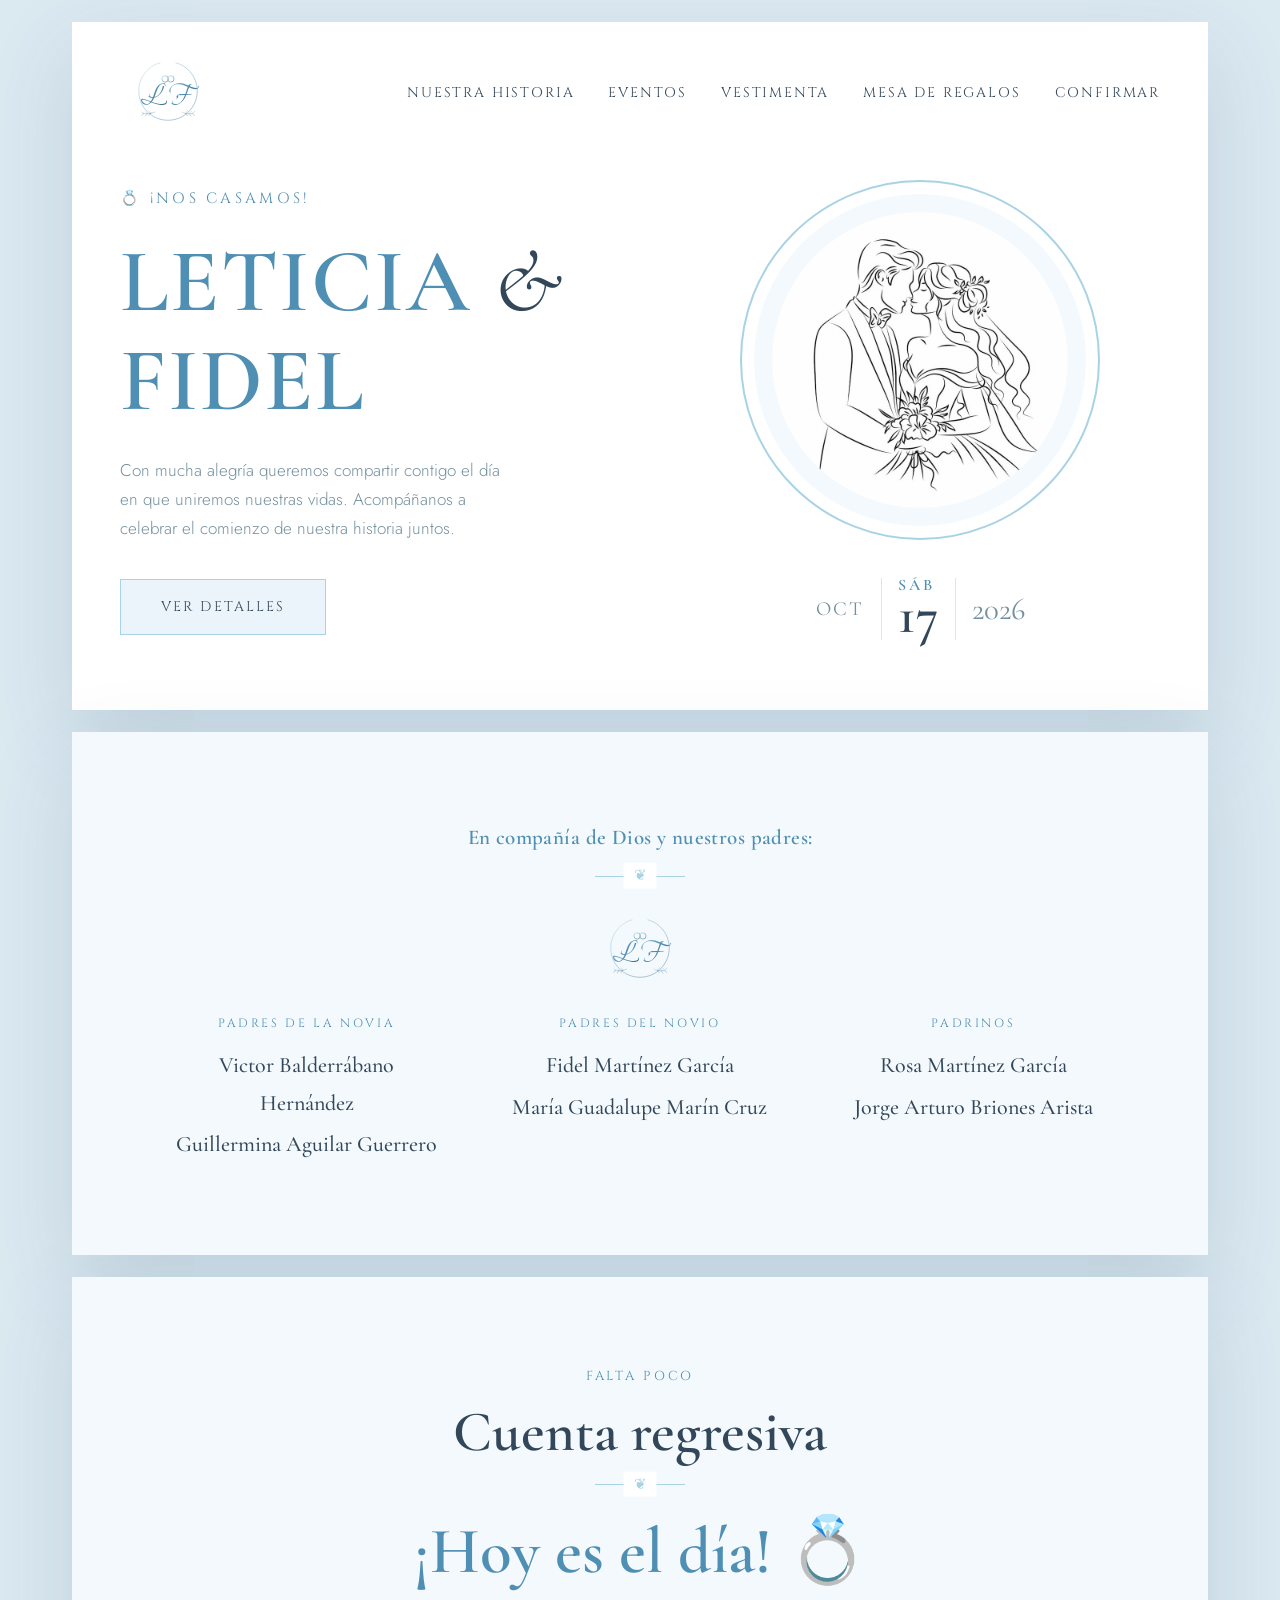
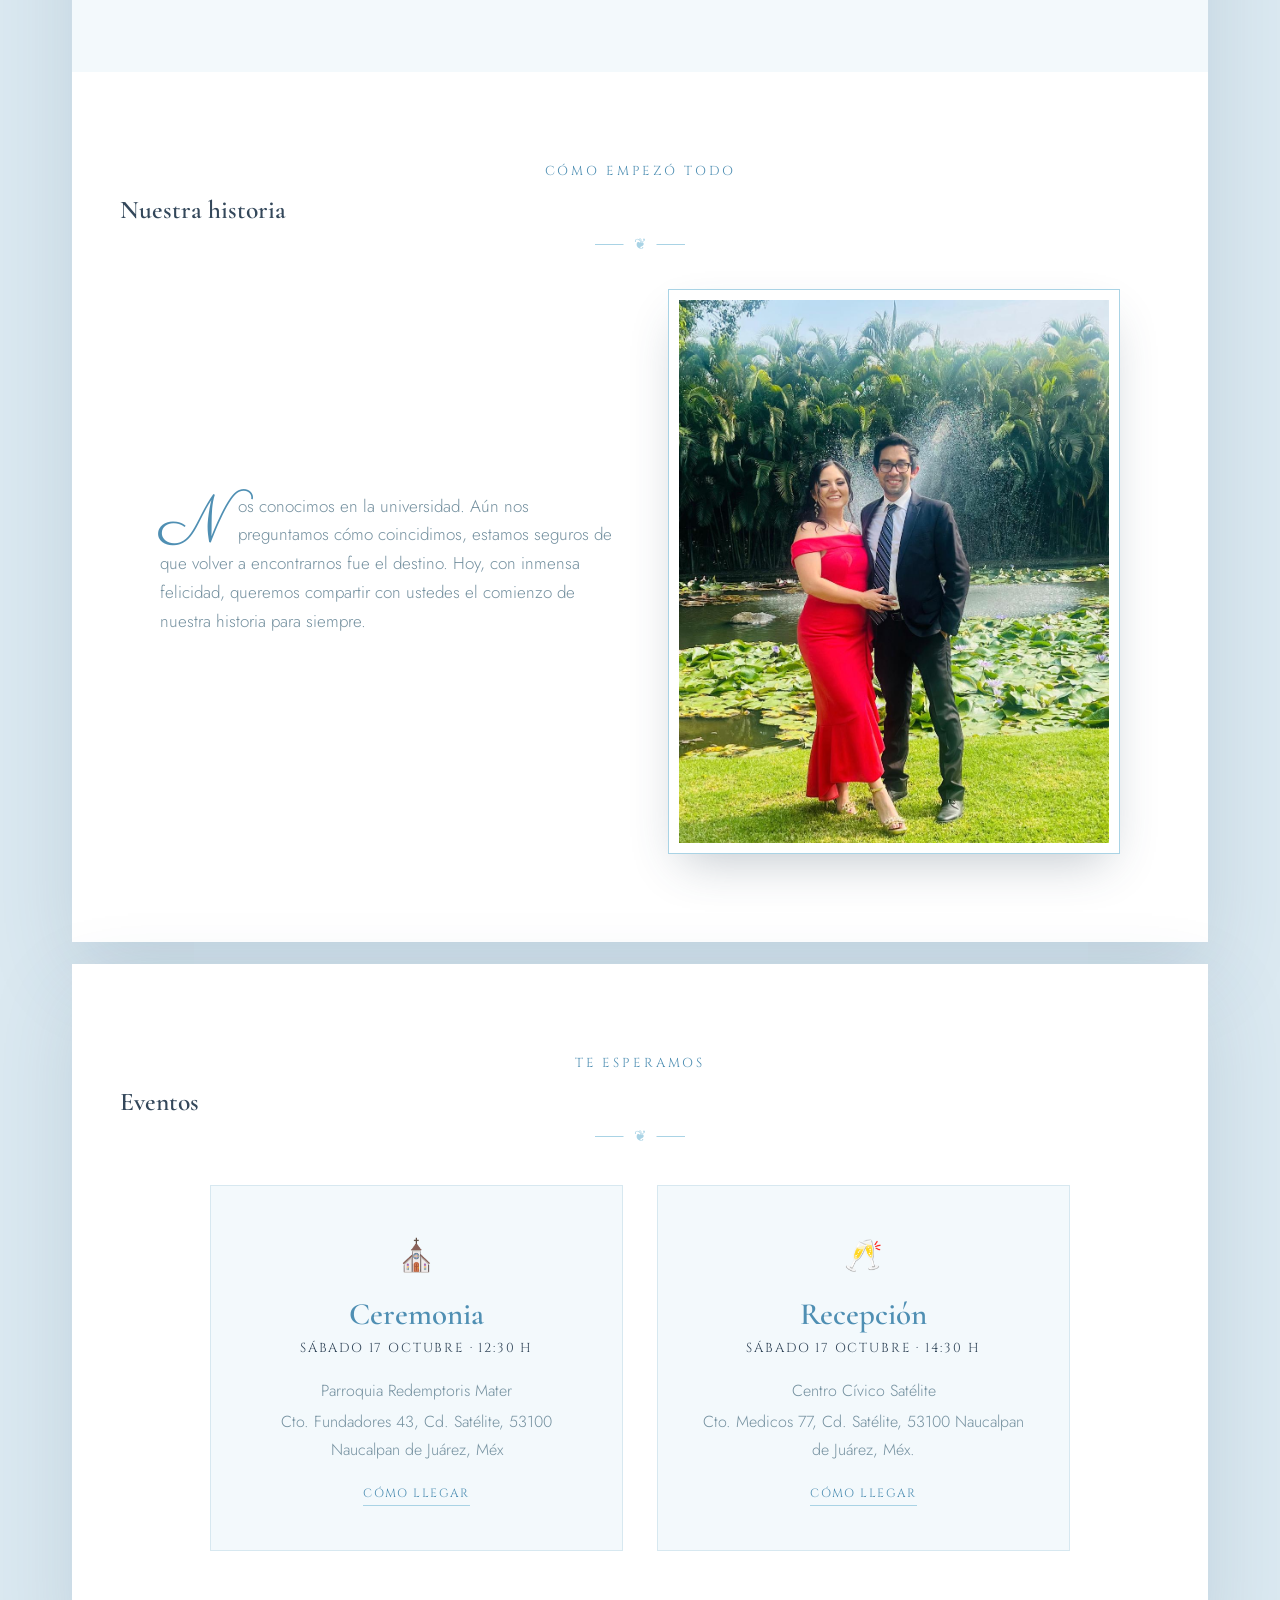
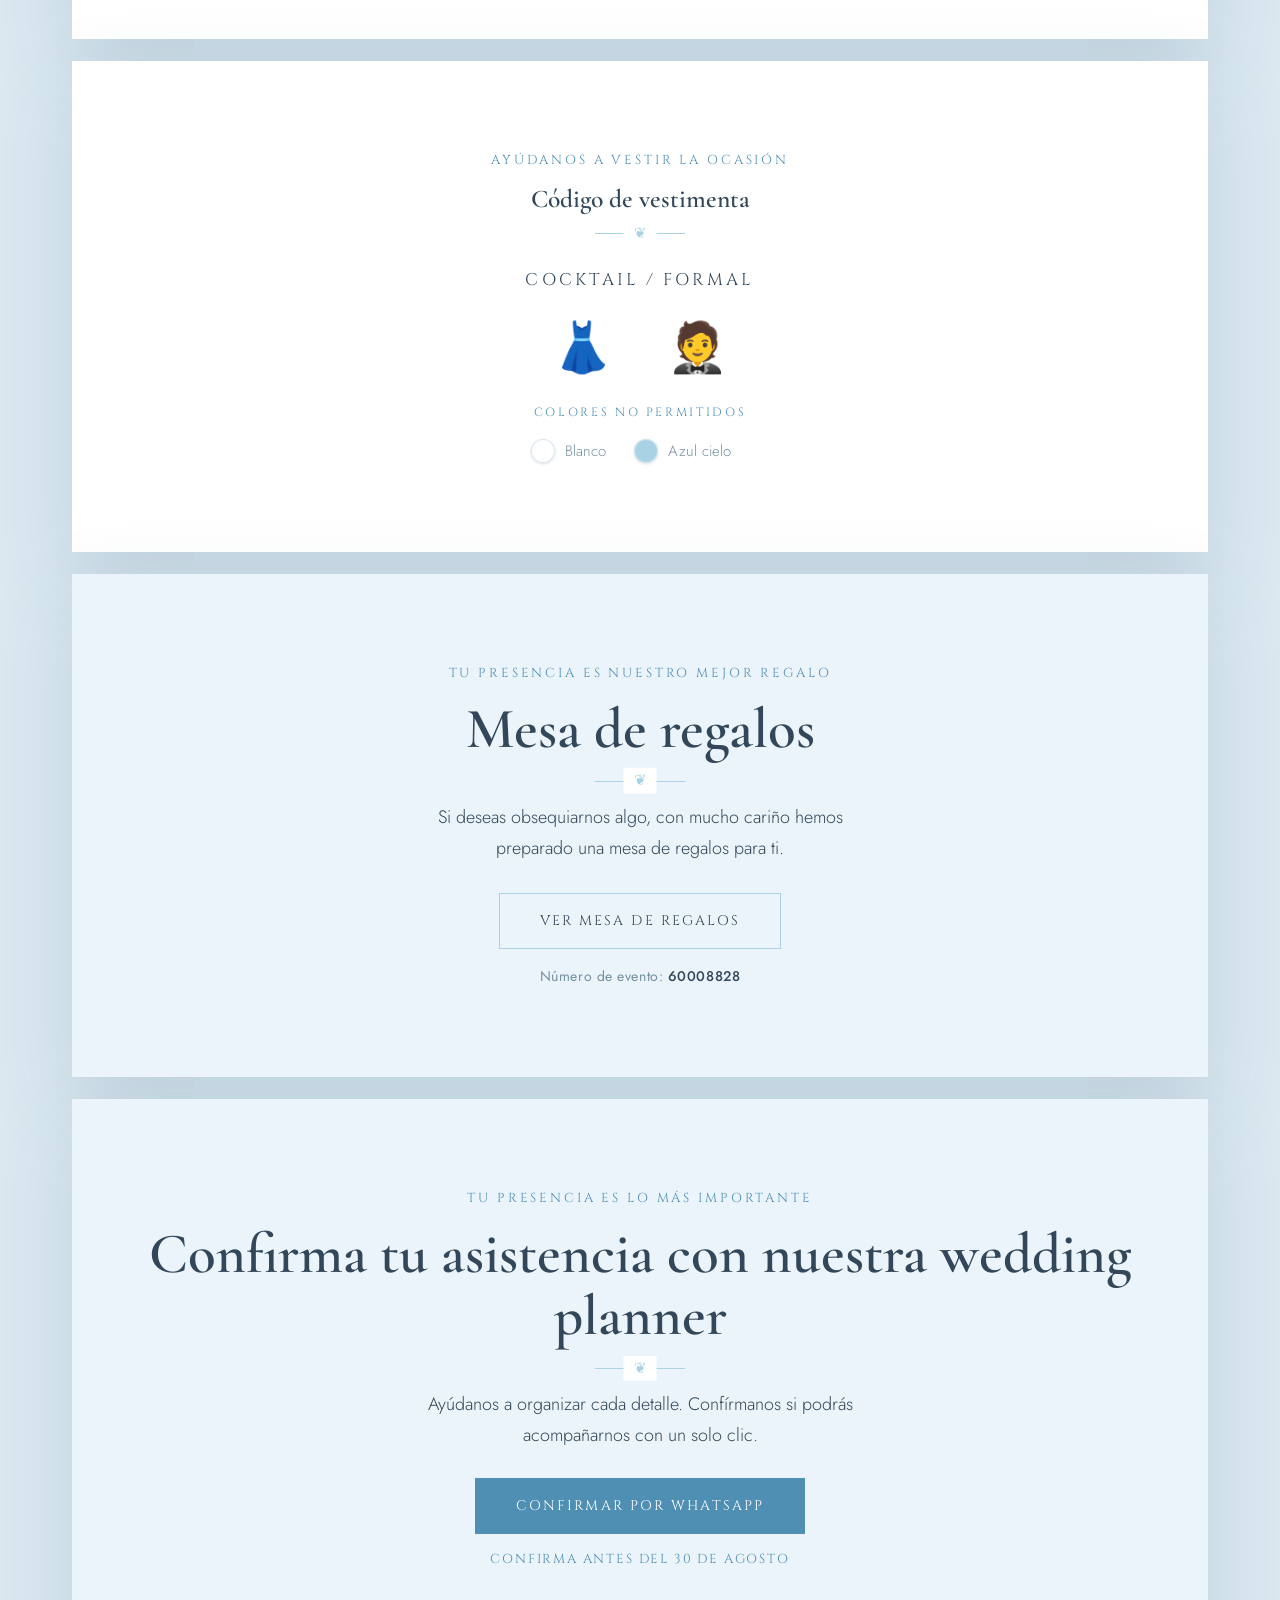
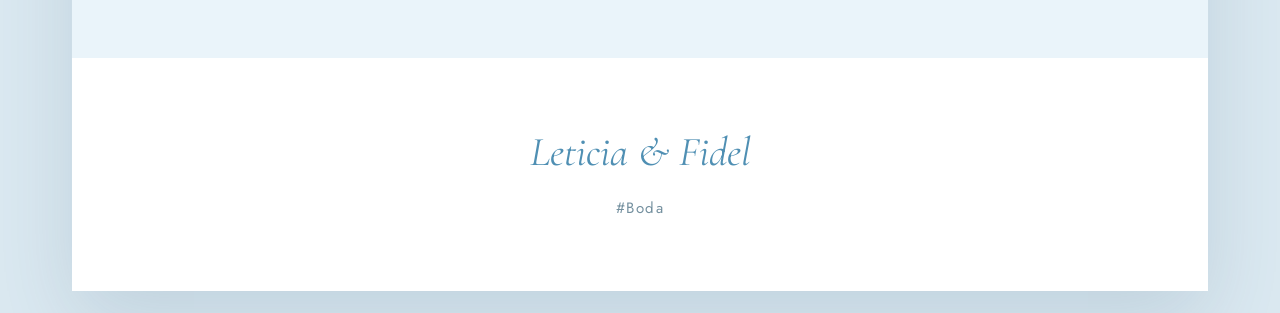
==== index.html @ e8907c9f "estilo" ====
<!DOCTYPE html>
<html lang="es">
<head>
<meta charset="UTF-8">
<meta name="viewport" content="width=device-width, initial-scale=1.0">
<!-- ============================================================= -->
<!--  INVITACIÓN DE BODA  ·  edita los textos marcados con  ✏️     -->
<!-- ============================================================= -->
<title>Leticia & Fidel · Nuestra boda</title>

<link rel="preconnect" href="https://fonts.googleapis.com">
<link rel="preconnect" href="https://fonts.gstatic.com" crossorigin>
<link href="https://fonts.googleapis.com/css2?family=Cormorant+Garamond:ital,wght@0,400;0,500;0,600;0,700;1,400&family=Cinzel:wght@400;500;600&family=Jost:wght@300;400;500&family=Beau+Rivage&family=Parisienne&display=swap" rel="stylesheet">

<link rel="stylesheet" href="estilos.css">
</head>
<body>

<!-- ========= Monograma L&F — nueva identidad visual (dorado) ========= -->
<svg width="0" height="0" style="position:absolute" aria-hidden="true">
  <defs>
    <linearGradient id="foilGold" x1="10%" y1="0%" x2="90%" y2="100%">
      <stop offset="0%" stop-color="#a9d3e5"/>
      <stop offset="45%" stop-color="#4f8fb3"/>
      <stop offset="100%" stop-color="#2c5c78"/>
    </linearGradient>
    <symbol id="monogram-mark" viewBox="0 0 300 220">
      <path d="M173.8 21.1 A92 92 0 1 1 126.2 21.1" fill="none" stroke="url(#foilGold)" stroke-width="1.2"/>
      <g fill="none" stroke="url(#foilGold)" stroke-width="1.6">
        <circle cx="141" cy="72" r="10"/>
        <circle cx="159" cy="72" r="10"/>
      </g>
      <text x="146" y="150" text-anchor="end" font-family="'Beau Rivage',cursive" font-size="92" fill="url(#foilGold)">L</text>
      <text x="152" y="150" text-anchor="start" font-family="'Beau Rivage',cursive" font-size="92" fill="url(#foilGold)">F</text>
      <g stroke="url(#foilGold)" stroke-width="1" stroke-linecap="round" fill="none">
        <path d="M108 176 C 96 182 84 184 72 180"/>
        <path d="M96 179 L88 172 M96 179 L90 187" stroke-width=".9"/>
        <path d="M84 181 L77 174 M84 181 L78 189" stroke-width=".9"/>
        <path d="M72 180 L66 174 M72 180 L67 187" stroke-width=".9"/>
      </g>
      <g stroke="url(#foilGold)" stroke-width="1" stroke-linecap="round" fill="none">
        <path d="M192 176 C 204 182 216 184 228 180"/>
        <path d="M204 179 L212 172 M204 179 L210 187" stroke-width=".9"/>
        <path d="M216 181 L223 174 M216 181 L222 189" stroke-width=".9"/>
        <path d="M228 180 L234 174 M228 180 L233 187" stroke-width=".9"/>
      </g>
    </symbol>
  </defs>
</svg>

<div class="frame">
<div class="sheet">

  <!-- ======= NAV ======= -->
  <nav>
    <div class="monogram" aria-label="Iniciales de los novios">
      <svg class="monogram-svg" viewBox="0 0 300 220" aria-hidden="true"><use href="#monogram-mark"/></svg>
    </div>
    <button class="menu-btn" aria-label="Menú" onclick="document.getElementById('nav').classList.toggle('open')">☰</button>
    <ul class="navlinks" id="nav">
      <li><a href="#historia">Nuestra historia</a></li>
      <li><a href="#eventos">Eventos</a></li>
      <li><a href="#vestimenta">Vestimenta</a></li>
      <li><a href="#regalos">Mesa de regalos</a></li>
      <li><a href="#rsvp">Confirmar</a></li>
    </ul>
  </nav>

  <!-- ======= HERO ======= -->
  <div class="hero">

    <div class="reveal">
      <div class="hero-eyebrow caps">💍 ¡Nos casamos!</div>
      <!-- ✏️ Nombres / título -->
      <h1>Leticia <em>&</em><br>Fidel</h1>
      <p class="sub">Con mucha alegría queremos compartir contigo el día
        en que uniremos nuestras vidas. Acompáñanos a celebrar el comienzo
        de nuestra historia juntos.</p>

      <!-- Dedicatoria personalizada (se llena sola desde el enlace) -->
      <div class="dedication" id="dedication">
        <span class="ded-label caps">Con cariño para</span>
        <span class="ded-name" id="guestName">nuestros invitados</span>
        <span class="ded-pases" id="guestPases"></span>
      </div>

      <a href="#eventos" class="btn">Ver detalles</a>
    </div>

    <div class="hero-photo reveal">
      <div class="photo-ring">
        <img class="img" src="foto-pareja.png" alt="Leticia y Fidel" style="object-fit:contain;background:var(--cream);padding:18px">
      </div>
      <div class="date-badge">
        <!-- ✏️ Fecha -->
        <span class="m">OCT</span>
        <span class="d"><small>Sáb</small>17</span>
        <span class="y">2026</span>
      </div>
    </div>
  </div>

</div><!-- /sheet -->

<div class="sheet" style="margin-top:22px">

  <!-- ======= PADRES Y PADRINOS ======= -->
  <section class="block padres-wrap reveal" id="padres">
    <div class="reveal">
      <div class="eyebrow caps">En compañía de Dios y nuestros padres:</div>
      <div class="flourish"></div>
    </div>

    <div class="padres-monogram">
      <div class="monogram">
        <svg class="monogram-svg" viewBox="0 0 300 220" aria-hidden="true"><use href="#monogram-mark"/></svg>
      </div>
    </div>

    <div class="padres-grid">
      <div class="padres-col reveal">
        <div class="padres-label caps">Padres de la novia</div>
        <p class="padres-name">Victor Balderrábano Hernández</p>
        <p class="padres-name">Guillermina Aguilar Guerrero</p>
      </div>
      <div class="padres-col reveal">
        <div class="padres-label caps">Padres del novio</div>
        <p class="padres-name">Fidel Martínez García</p>
        <p class="padres-name">María Guadalupe Marín Cruz</p>
      </div>
      <div class="padres-col reveal">
        <div class="padres-label caps">Padrinos</div>
        <p class="padres-name">Rosa Martínez García</p>
        <p class="padres-name">Jorge Arturo Briones Arista</p>
      </div>
    </div>
  </section>

</div><!-- /sheet -->

<div class="sheet" style="margin-top:22px">

  <!-- ======= COUNTDOWN ======= -->
  <section class="block count-wrap reveal">
    <div class="eyebrow caps">Falta poco</div>
    <h2>Cuenta regresiva</h2>
    <div class="flourish"></div>
    <div class="count" id="count">
      <div class="u"><div class="n" id="d">--</div><div class="l">Días</div></div>
      <div class="u"><div class="n" id="h">--</div><div class="l">Horas</div></div>
      <div class="u"><div class="n" id="m">--</div><div class="l">Min</div></div>
      <div class="u"><div class="n" id="s">--</div><div class="l">Seg</div></div>
    </div>
  </section>

  <!-- ======= HISTORIA ======= -->
  <section class="block" id="historia">
    <div class="reveal">
      <div class="eyebrow caps">Cómo empezó todo</div>
      <h2>Nuestra historia</h2>
      <div class="flourish"></div>
    </div>
    <div class="story">
      <div class="txt reveal">
        <!-- ✏️ Escribe aquí su historia -->
        <p>Nos conocimos en la universidad. Aún nos preguntamos cómo coincidimos, estamos seguros de que volver a encontrarnos fue el destino. Hoy, con inmensa felicidad, queremos compartir con ustedes el comienzo de nuestra historia para siempre.</p>
      </div>
      <img class="story-photo reveal" src="foto-historia.jpeg" alt="Leticia y Fidel">
    </div>
  </section>

</div><!-- /sheet -->

<div class="sheet" style="margin-top:22px">

  <!-- ======= EVENTOS ======= -->
  <section class="block" id="eventos">
    <div class="reveal">
      <div class="eyebrow caps">Te esperamos</div>
      <h2>Eventos</h2>
      <div class="flourish"></div>
    </div>
    <div class="events">
      <div class="ev reveal">
        <div class="ico">⛪</div>
        <h3>Ceremonia</h3>
        <!-- ✏️ Datos de la ceremonia -->
        <div class="when">Sábado 17 Octubre · 12:30 h</div>
        <p>Parroquia Redemptoris Mater</p>
        <p>Cto. Fundadores 43, Cd. Satélite, 53100 Naucalpan de Juárez, Méx</p>
        <a class="map" href="https://www.google.com/maps/dir//Parroquia+Redemptoris+Mater,+Cto.+Fundadores+43,+Cd.+Sat%C3%A9lite,+53100+Naucalpan+de+Ju%C3%A1rez,+M%C3%A9x./@19.5618275,-99.2045033,16z/data=!4m8!4m7!1m0!1m5!1m1!1s0x85d202dbdc23c779:0x2eabd732ac61977e!2m2!1d-99.2283409!2d19.5070273?hl=es&entry=ttu&g_ep=EgoyMDI2MDcwOC4wIKXMDSoASAFQAw%3D%3D" target="_blank" rel="noopener">Cómo llegar</a>
      </div>
      <div class="ev reveal">
        <div class="ico">🥂</div>
        <h3>Recepción</h3>
        <!-- ✏️ Datos de la recepción -->
        <div class="when">Sábado 17 Octubre · 14:30 h</div>
        <p>Centro Cívico Satélite</p>
        <p>Cto. Medicos 77, Cd. Satélite, 53100 Naucalpan de Juárez, Méx.</p>
        <a class="map" href="https://www.google.com/maps/dir//Centro+C%C3%ADvico+Sat%C3%A9lite+by+Platinum+Events,+Cto.+Medicos+77,+Cd.+Sat%C3%A9lite,+53100+Naucalpan+de+Ju%C3%A1rez,+M%C3%A9x./@19.5592192,-99.2247808,14z/data=!4m8!4m7!1m0!1m5!1m1!1s0x85d202d9f17b07db:0xebf2afd2e513843c!2m2!1d-99.2287581!2d19.5101005?hl=es&entry=ttu&g_ep=EgoyMDI2MDcwOC4wIKXMDSoASAFQAw%3D%3D" target="_blank" rel="noopener">Cómo llegar</a>
      </div>
    </div>
  </section>

</div><!-- /sheet -->

<div class="sheet" style="margin-top:22px">

  <!-- ======= CÓDIGO DE VESTIMENTA ======= -->
  <section class="block dresscode-wrap reveal" id="vestimenta">
    <div class="reveal">
      <div class="eyebrow caps">Ayúdanos a vestir la ocasión</div>
      <h2>Código de vestimenta</h2>
      <div class="flourish"></div>
    </div>

    <div class="dresscode-type caps">Cocktail / Formal</div>

    <div class="dresscode-icons">
      <div class="dc-ico reveal">👗</div>
      <div class="dc-ico reveal">🤵</div>
    </div>

    <div class="dresscode-no">
      <span class="dc-no-label caps">Colores no permitidos</span>
      <div class="dc-swatches">
        <span class="dc-swatch" style="background:#ffffff"></span>
        <span class="dc-swatch-name">Blanco</span>
        <span class="dc-swatch" style="background:#a9d3e5"></span>
        <span class="dc-swatch-name">Azul cielo</span>
      </div>
    </div>
  </section>

</div><!-- /sheet -->

<div class="sheet" style="margin-top:22px">

  <!-- ======= MESA DE REGALOS ======= -->
  <section class="block gift-wrap reveal" id="regalos">
    <div class="eyebrow caps">Tu presencia es nuestro mejor regalo</div>
    <h2>Mesa de regalos</h2>
    <div class="flourish"></div>
    <p class="lead">Si deseas obsequiarnos algo, con mucho cariño hemos preparado una mesa de regalos para ti.</p>
    <a class="btn" href="https://mesaderegalos.liverpool.com.mx/milistaderegalos/60008828" target="_blank" rel="noopener">Ver mesa de regalos</a>
    <div class="gift-num">Número de evento: <strong>60008828</strong></div>

  </section>

</div><!-- /sheet -->

<div class="sheet" style="margin-top:22px">

  <!-- ======= RSVP ======= -->
  <section class="block rsvp-wrap reveal" id="rsvp">
    <div class="eyebrow caps">Tu presencia es lo más importante</div>
    <h2>Confirma tu asistencia con nuestra wedding planner</h2>
    <div class="flourish"></div>
    <p class="lead">Ayúdanos a organizar cada detalle. Confírmanos si podrás
      acompañarnos con un solo clic.</p>
    <!-- ✏️ RSVP por WhatsApp: cambia el número (con código de país, sin +, sin espacios) -->
    <a class="btn btn-wa" id="waBtn"
       href="https://wa.me/525564503861"
       target="_blank" rel="noopener">Confirmar por WhatsApp</a>
    <div class="deadline">Confirma antes del 30 de agosto</div>
  </section>

  <!-- ======= FOOTER ======= -->
  <footer>
    <div class="names">Leticia &amp; Fidel</div>
    <!-- ✏️ Hashtag -->
    <div class="hash">#Boda</div>
    <!-- <div class="socials">
      <a href="https://instagram.com" target="_blank" rel="noopener"><span class="dot">◎</span>@nuestraboda</a>
      <a href="https://facebook.com" target="_blank" rel="noopener"><span class="dot">f</span>@nuestraboda</a>
    </div> -->
  </footer>

</div><!-- /sheet -->
</div><!-- /frame -->

<!-- ========= SVG botánico reutilizable (se clona en los .sprig) ========= -->
<template id="sprig-tpl">
  <svg viewBox="0 0 200 260" fill="none" xmlns="http://www.w3.org/2000/svg">
    <g stroke="#8fbcd8" stroke-width="1.2" stroke-linecap="round">
      <path d="M40 250 C 70 210 60 170 95 140 C 125 115 120 75 150 40" fill="none"/>
      <g fill="#eaf4fa" fill-opacity=".85">
        <ellipse cx="68" cy="212" rx="15" ry="6.5" transform="rotate(-40 68 212)"/>
        <ellipse cx="92" cy="176" rx="16" ry="6.5" transform="rotate(-20 92 176)"/>
        <ellipse cx="114" cy="138" rx="15" ry="6" transform="rotate(-45 114 138)"/>
      </g>
      <g fill="none">
        <ellipse cx="52" cy="228" rx="12" ry="5" transform="rotate(35 52 228)"/>
        <ellipse cx="80" cy="192" rx="13" ry="5" transform="rotate(55 80 192)"/>
      </g>
    </g>
    <!-- florecita superior -->
    <g transform="translate(148,42)">
      <circle cx="-6" cy="-3" r="5" fill="#d3e9f2"/>
      <circle cx="6" cy="-3" r="5" fill="#d3e9f2"/>
      <circle cx="0" cy="6" r="5" fill="#d3e9f2"/>
      <circle cx="-6" cy="6" r="5" fill="#c3e0ee"/>
      <circle cx="6" cy="6" r="5" fill="#c3e0ee"/>
      <circle r="3" fill="#4f8fb3"/>
    </g>
    <!-- florecita media -->
    <g transform="translate(100,140)" opacity=".9">
      <circle cx="-5" cy="-2" r="4" fill="#d3e9f2"/>
      <circle cx="5" cy="-2" r="4" fill="#d3e9f2"/>
      <circle cx="0" cy="5" r="4" fill="#d3e9f2"/>
      <circle r="2.4" fill="#4f8fb3"/>
    </g>
    <g fill="#4f8fb3" fill-opacity=".55">
      <circle cx="168" cy="30" r="2.4"/><circle cx="176" cy="46" r="1.6"/>
      <circle cx="30" cy="238" r="2"/><circle cx="46" cy="248" r="1.4"/>
    </g>
  </svg>
</template>

<script>
  // clonar el sprig en cada contenedor .sprig
  const tpl = document.getElementById('sprig-tpl').content;
  document.querySelectorAll('.sprig').forEach(el=>el.appendChild(tpl.cloneNode(true)));

  // ===== PERSONALIZACIÓN POR ENLACE =====
  // Lee ?para=Familia+García&pases=4 del enlace y llena la invitación
  const WA_NUMERO = '525564503861'; // ✏️ tu WhatsApp (código de país + número, sin + ni espacios)
  const params = new URLSearchParams(location.search);
  const para  = params.get('para');   // nombre de la familia / invitado
  const pases = params.get('pases');  // número de pases

  if(para){
    document.getElementById('guestName').textContent = para;
  }else{
    // si el enlace no trae datos, ocultamos la dedicatoria
    document.getElementById('dedication').style.display = 'none';
  }
  if(pases){
    const n = parseInt(pases,10);
    document.getElementById('guestPases').textContent =
      n === 1 ? 'Reservamos 1 pase para ti' : 'Reservamos ' + n + ' pases para ti';
  }

  // Arma el mensaje de WhatsApp ya personalizado
  const quien = para ? (' de parte de ' + para) : '';
  const paseText = pases ? (' y confirmo ' + pases + ' asiento' + (pases === '1' ? '' : 's')) : '';
  const msg = '¡Hola! Confirmo mi asistencia a la boda de Leticia y Fidel' + quien + paseText + ' 🤍';
  document.getElementById('waBtn').href =
    'https://wa.me/' + WA_NUMERO + '?text=' + encodeURIComponent(msg);

  // ✏️ FECHA DE LA BODA para la cuenta regresiva (año, mes 0-11, día, hora, min)
  const boda = new Date(2026, 9, 17, 13, 0, 0); // 15 nov 2026, 17:00
  const pad = n => String(n).padStart(2,'0');
  function tick(){
    const diff = boda - new Date();
    if(diff <= 0){ document.getElementById('count').innerHTML =
      '<div class="u"><div class="n">¡Hoy es el día! 💍</div></div>'; return; }
    const dd = Math.floor(diff/86400000);
    const hh = Math.floor(diff%86400000/3600000);
    const mm = Math.floor(diff%3600000/60000);
    const ss = Math.floor(diff%60000/1000);
    document.getElementById('d').textContent = dd;
    document.getElementById('h').textContent = pad(hh);
    document.getElementById('m').textContent = pad(mm);
    document.getElementById('s').textContent = pad(ss);
  }
  tick(); setInterval(tick,1000);

  // animación al hacer scroll
  const io = new IntersectionObserver((es)=>es.forEach(e=>{
    if(e.isIntersecting){ e.target.classList.add('in'); io.unobserve(e.target); }
  }),{threshold:.15});
  document.querySelectorAll('.reveal').forEach(el=>io.observe(el));

  // cerrar menú móvil al elegir un enlace
  document.querySelectorAll('.navlinks a').forEach(a=>
    a.addEventListener('click',()=>document.getElementById('nav').classList.remove('open')));
</script>
</body>
</html>
---- estilos.css ----
:root{
    --sage-bg:#dbe9f1;
    --card:#ffffff;
    --cream:#f3f9fc;
    --gold:#4f8fb3;
    --gold-light:#a9d3e5;
    --ink:#33475a;
    --sage-soft:#eaf4fa;
    --muted:#74909f;
    --line:#d7e8f0;
    --foil-gold:#b8873f;
    --foil-gold-dark:#8a6526;
  }

  *{margin:0;padding:0;box-sizing:border-box}
  html{scroll-behavior:smooth}
  body{
    font-family:'Jost',sans-serif;
    font-size:17px;
    color:var(--ink);
    background:var(--sage-bg);
    line-height:1.7;
    -webkit-font-smoothing:antialiased;
  }
  h1,h2,h3{font-family:'Cormorant Garamond',serif;font-weight:600;line-height:1.1}
  .caps{font-family:'Cinzel',serif;letter-spacing:.22em;text-transform:uppercase}

  /* ---------- estructura de página (marco tipo tarjeta) ---------- */
  .frame{max-width:1180px;margin:0 auto;padding:22px}
  .sheet{background:var(--card);overflow:hidden;box-shadow:0 30px 80px rgba(50,90,120,.16)}

  /* ---------- decoración botánica ---------- */
  .sprig{position:absolute;pointer-events:none;opacity:.9;z-index:1}
  .sprig svg{display:block;width:100%;height:100%}

  /* ---------- monograma (nueva identidad en azul) ---------- */
  .monogram-svg{display:block;width:100%;height:100%}

  /* ---------- nav ---------- */
  nav{
    display:flex;align-items:center;justify-content:space-between;
    padding:34px 48px;position:relative;z-index:3;
  }
  .monogram{
    width:96px;height:70px;border-radius:50%;
    display:flex;align-items:center;justify-content:center;
    position:relative;
  }
  .navlinks{display:flex;gap:34px;list-style:none}
  .navlinks a{
    font-family:'Cinzel',serif;font-size:14px;letter-spacing:.13em;
    text-transform:uppercase;color:var(--ink);text-decoration:none;
    padding-bottom:3px;border-bottom:1.5px solid transparent;transition:.25s;
  }
  .navlinks a:hover{color:var(--gold);border-color:var(--gold-light)}
  .menu-btn{display:none;background:none;border:none;color:var(--ink);font-size:27px;cursor:pointer}

  /* ---------- hero ---------- */
  .hero{position:relative;display:grid;grid-template-columns:1.05fr .95fr;
    gap:30px;align-items:center;padding:20px 48px 70px}
  .hero-eyebrow{color:var(--gold);font-size:15px;margin-bottom:22px}
  .hero h1{font-size:clamp(53px,7vw,105px);color:var(--gold);
    letter-spacing:.02em;text-transform:uppercase}
  .hero h1 em{font-style:italic;font-weight:400;text-transform:none;color:var(--ink)}
  .hero p.sub{margin:26px 0 6px;color:var(--muted);max-width:400px;font-weight:300}
  .btn{
    display:inline-block;margin-top:30px;padding:15px 40px;
    font-family:'Cinzel',serif;font-size:14px;letter-spacing:.15em;text-transform:uppercase;
    color:var(--ink);text-decoration:none;background:var(--sage-soft);
    border:1px solid var(--gold-light);transition:.3s;cursor:pointer;
  }
  .btn:hover{background:var(--gold);color:#fff;border-color:var(--gold)}

  .dedication{
    margin-top:30px;padding:20px 26px;background:var(--cream);
    border-left:3px solid var(--gold-light);max-width:400px;
    display:flex;flex-direction:column;gap:3px;
  }
  .dedication .ded-label{font-size:11px;color:var(--gold);letter-spacing:.2em}
  .dedication .ded-name{font-family:'Cormorant Garamond',serif;font-size:29px;
    font-weight:600;color:var(--ink);line-height:1.1}
  .dedication .ded-pases{font-size:15px;color:var(--muted);font-weight:300;margin-top:2px}
  .dedication .ded-pases:empty{display:none}

  .hero-photo{position:relative;justify-self:center}
  .photo-ring{
    width:min(360px,80vw);aspect-ratio:1;border-radius:50%;
    border:2px solid var(--gold-light);padding:12px;position:relative;z-index:2;
  }
  .photo-ring .img{
    width:100%;height:100%;border-radius:50%;object-fit:cover;display:block;
    background:linear-gradient(135deg,#eaf4fa,#ffffff);
    display:flex;align-items:center;justify-content:center;
    color:var(--muted);font-size:14px;text-align:center;font-weight:300;
  }
  .date-badge{
    display:flex;align-items:center;gap:16px;margin-top:38px;justify-content:center;
    font-family:'Cormorant Garamond',serif;
  }
  .date-badge .m{color:var(--muted);font-size:20px;letter-spacing:.12em;text-transform:uppercase}
  .date-badge .d{font-size:53px;font-weight:600;color:var(--ink);line-height:.9;
    padding:0 16px;border-left:1px solid var(--line);border-right:1px solid var(--line)}
  .date-badge .d small{display:block;font-size:16px;letter-spacing:.2em;color:var(--gold);
    text-transform:uppercase}
  .date-badge .y{color:var(--muted);font-size:31px}

  /* ---------- secciones interiores ---------- */
  section.block{padding:88px 48px;position:relative}
  .eyebrow{color:var(--gold);font-size:13px;text-align:center;margin-bottom:14px}
  .block > h2{font-size:clamp(35px,4.5vw,57px);text-align:center;color:var(--ink);margin-bottom:8px}
  .flourish{width:90px;height:1px;background:var(--gold-light);margin:20px auto 0;position:relative}
  .flourish::before{content:"❦";position:absolute;left:50%;top:50%;transform:translate(-50%,-52%);
    background:var(--card);color:var(--gold-light);padding:0 10px;font-size:15px}

  /* countdown */
  .count-wrap{background:var(--cream)}
  .count{display:flex;justify-content:center;gap:clamp(18px,5vw,64px);margin-top:34px;flex-wrap:wrap}
  .count .u{text-align:center;min-width:64px}
  .count .n{font-family:'Cormorant Garamond',serif;font-size:clamp(41px,6vw,65px);
    font-weight:600;color:var(--gold);line-height:1}
  .count .l{font-size:12px;letter-spacing:.2em;text-transform:uppercase;color:var(--muted);margin-top:6px}

  /* historia — diseño conservado (letra capital caligráfica + foto con marco y sombra) */
  .story{display:grid;grid-template-columns:1fr 1fr;gap:56px;align-items:center;
    max-width:960px;margin:44px auto 0}
  .story .txt p{color:var(--muted);font-weight:300;margin-bottom:16px}
  .story .txt p:first-child::first-letter{
    font-family:'Parisienne',cursive;font-size:65px;float:left;line-height:.7;
    color:var(--gold);margin:10px 12px 0 0;font-weight:400}
  .story-photo{aspect-ratio:4/5;display:block;border:1px solid var(--gold-light);padding:10px;
    background:var(--card);width:100%;object-fit:cover;object-position:top center;
    box-shadow:0 20px 46px -14px rgba(51,71,90,.3)}

  /* eventos */
  .events{display:grid;grid-template-columns:1fr 1fr;gap:34px;max-width:860px;margin:48px auto 0}
  .ev{background:var(--cream);border:1px solid var(--line);padding:44px 36px;text-align:center}
  .ev .ico{font-size:31px;margin-bottom:14px}
  .ev h3{font-size:31px;color:var(--gold);margin-bottom:6px}
  .ev .when{font-family:'Cinzel',serif;font-size:13px;letter-spacing:.14em;color:var(--ink);
    text-transform:uppercase;margin-bottom:18px}
  .ev p{color:var(--muted);font-weight:300;font-size:16px;margin-bottom:4px}
  .ev a.map{display:inline-block;margin-top:16px;font-family:'Cinzel',serif;font-size:12px;
    letter-spacing:.12em;text-transform:uppercase;color:var(--gold);text-decoration:none;
    border-bottom:1px solid var(--gold-light);padding-bottom:2px}

/* padres y padrinos */
  .padres-wrap{background:var(--cream)}
  .padres-wrap .eyebrow{font-family:'Cormorant Garamond',serif;
    font-weight:600;font-size:21px;letter-spacing:.02em;text-transform:none;color:var(--gold)}
  .padres-monogram{display:flex;justify-content:center;margin:36px 0 6px}
  .padres-grid{display:grid;grid-template-columns:repeat(3,1fr);gap:40px;
    max-width:960px;margin:30px auto 0;text-align:center}
  .padres-col{padding:0 10px}
  .padres-label{display:block;color:var(--gold);font-size:12px;margin-bottom:14px}
  .padres-name{font-family:'Cormorant Garamond',serif;font-size:22px;
    color:var(--ink);font-weight:500;margin-bottom:4px}

  /* código de vestimenta */
  .dresscode-wrap{text-align:center}
  .dresscode-type{color:var(--ink);font-size:17px;letter-spacing:.18em;margin-top:32px}
  .dresscode-icons{display:flex;justify-content:center;gap:54px;margin:28px 0 8px}
  .dc-ico{font-size:49px;line-height:1}
  .dresscode-no{margin-top:30px}
  .dc-no-label{display:block;color:var(--gold);font-size:12px;margin-bottom:16px}
  .dc-swatches{display:flex;justify-content:center;align-items:center;gap:10px;flex-wrap:wrap}
  .dc-swatch{display:inline-block;width:24px;height:24px;border-radius:50%;
    box-shadow:0 0 0 1px var(--line) inset,0 1px 3px rgba(0,0,0,.12)}
  .dc-swatch-name{font-size:15px;color:var(--muted);margin-right:18px;font-weight:300}

  /* mesa de regalos */
  .gift-wrap{background:var(--sage-soft);text-align:center}
  .gift-wrap p.lead{max-width:460px;margin:20px auto 0;color:var(--ink);
    font-weight:300;font-size:18px}
  .gift-num{margin-top:16px;font-size:14px;color:var(--muted);letter-spacing:.04em}
  .gift-num strong{color:var(--ink);font-weight:500}

  /* rsvp */
  .rsvp-wrap{background:var(--sage-soft);text-align:center}
  .rsvp-wrap p.lead{max-width:460px;margin:20px auto 0;color:var(--ink);font-weight:300;font-size:18px}
  .rsvp-wrap .deadline{color:var(--gold);font-family:'Cinzel',serif;font-size:13px;
    letter-spacing:.14em;text-transform:uppercase;margin-top:14px}
  .btn-wa{background:var(--gold);color:#fff;border-color:var(--gold);margin-top:28px}
  .btn-wa:hover{background:var(--ink);border-color:var(--ink)}

  /* footer */
  footer{background:var(--card);text-align:center;padding:60px 48px 70px;position:relative}
  footer .names{font-family:'Cormorant Garamond',serif;font-size:41px;color:var(--gold);
    font-style:italic}
  footer .hash{color:var(--muted);letter-spacing:.1em;margin-top:8px;font-size:15px}
  .socials{display:flex;justify-content:center;gap:26px;margin-top:26px}
  .socials a{display:flex;align-items:center;gap:8px;text-decoration:none;color:var(--ink);
    font-size:14px;letter-spacing:.06em;transition:.25s}
  .socials a:hover{color:var(--gold)}
  .socials .dot{width:34px;height:34px;border-radius:50%;background:var(--gold);
    display:flex;align-items:center;justify-content:center;color:#fff;font-size:16px}

  /* animación de entrada */
  .reveal{opacity:0;transform:translateY(26px);transition:opacity .8s ease,transform .8s ease}
  .reveal.in{opacity:1;transform:none}
  @media(prefers-reduced-motion:reduce){.reveal{opacity:1;transform:none;transition:none}
    html{scroll-behavior:auto}}

  /* ---------- responsive ---------- */
  @media(max-width:820px){
    .menu-btn{display:block}
    .navlinks{position:absolute;top:100%;right:48px;flex-direction:column;gap:0;
      background:var(--card);box-shadow:0 20px 50px rgba(50,90,120,.16);
      border:1px solid var(--line);min-width:190px;display:none;z-index:20}
    .navlinks.open{display:flex}
    .navlinks a{padding:15px 22px;border-bottom:1px solid var(--line)}
    .navlinks a:last-child{border-bottom:none}
    .hero{grid-template-columns:1fr;padding-bottom:40px}
    .hero p.sub{margin-left:auto;margin-right:auto}
    .story,.events{grid-template-columns:1fr}
    .story .txt{order:2}
    .padres-grid{grid-template-columns:1fr;gap:32px}
    .count{flex-wrap:nowrap;gap:clamp(6px,3vw,18px)}
    .count .u{min-width:0}
    .count .n{font-size:clamp(23px,7vw,35px)}
    .count .l{font-size:10px;letter-spacing:.1em}
    .dresscode-icons{gap:36px}
    nav{padding:24px}
    .hero,section.block,footer{padding-left:24px;padding-right:24px}
  }
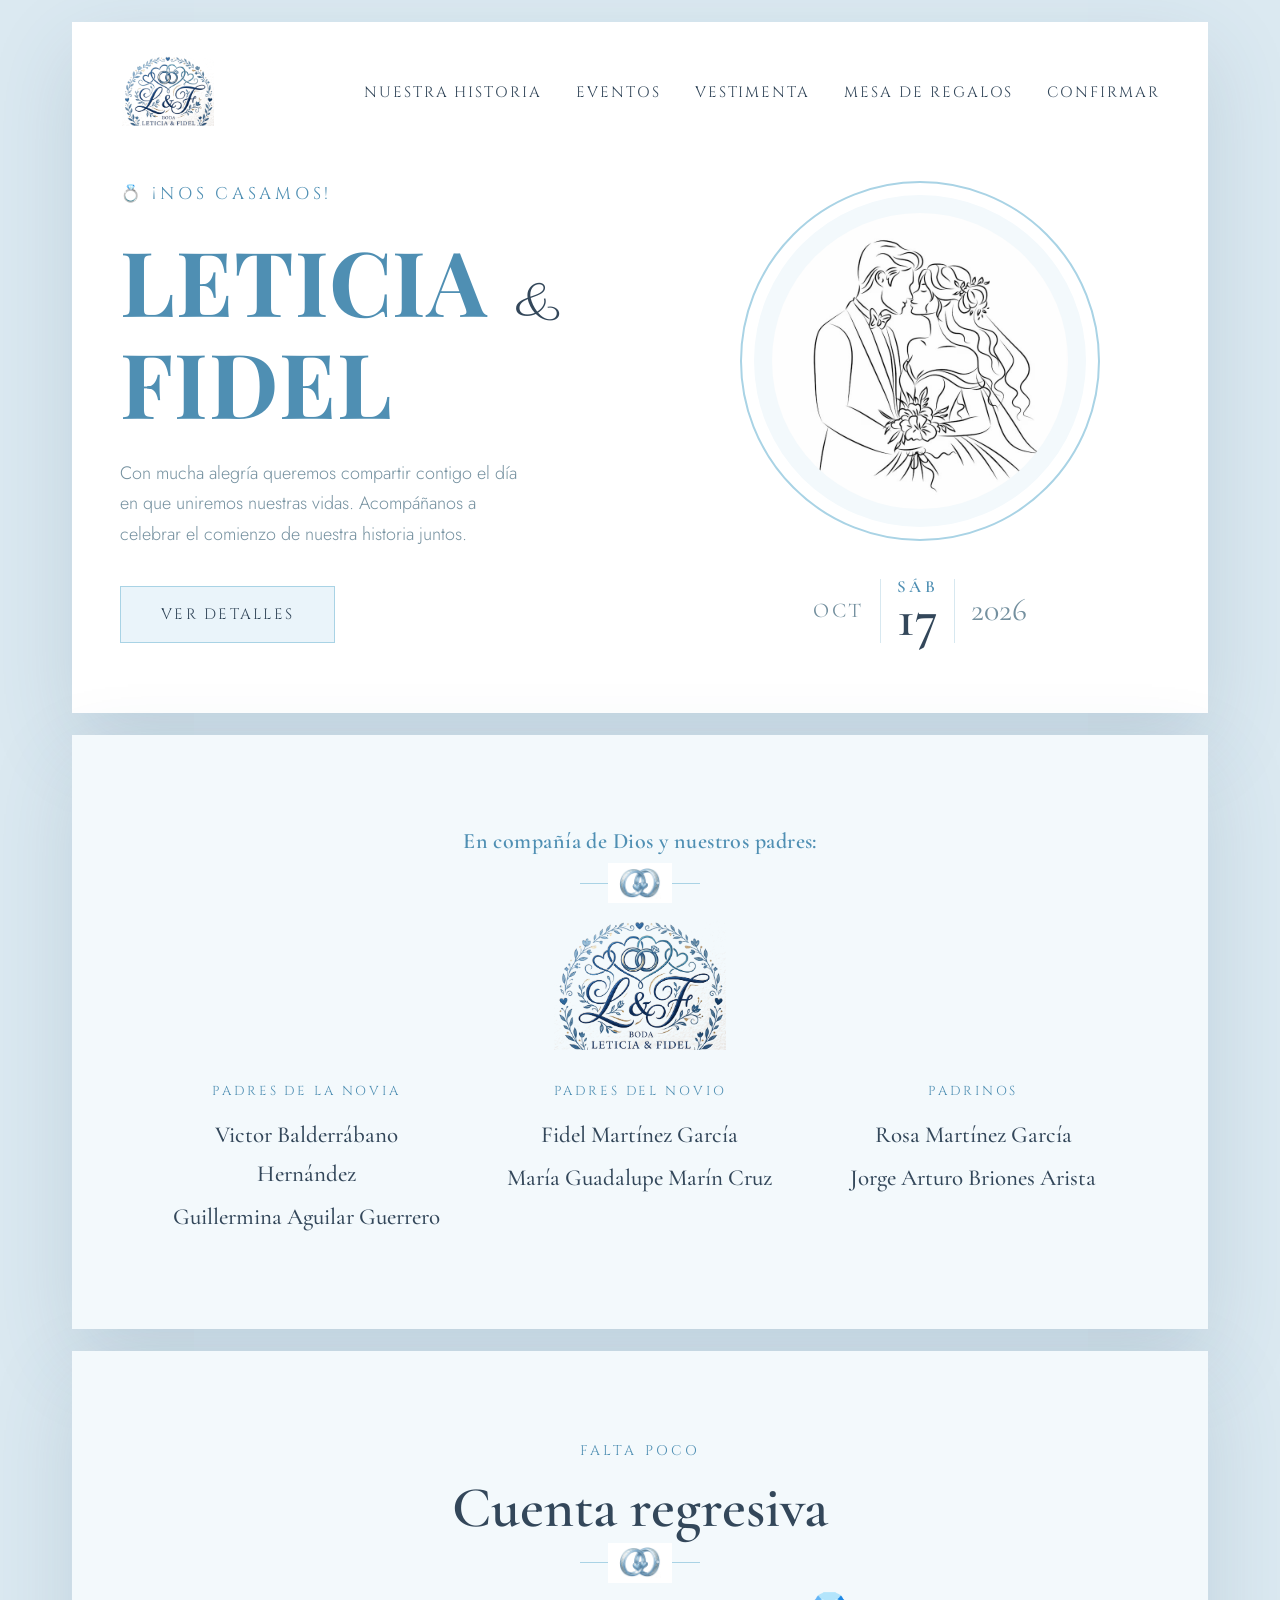
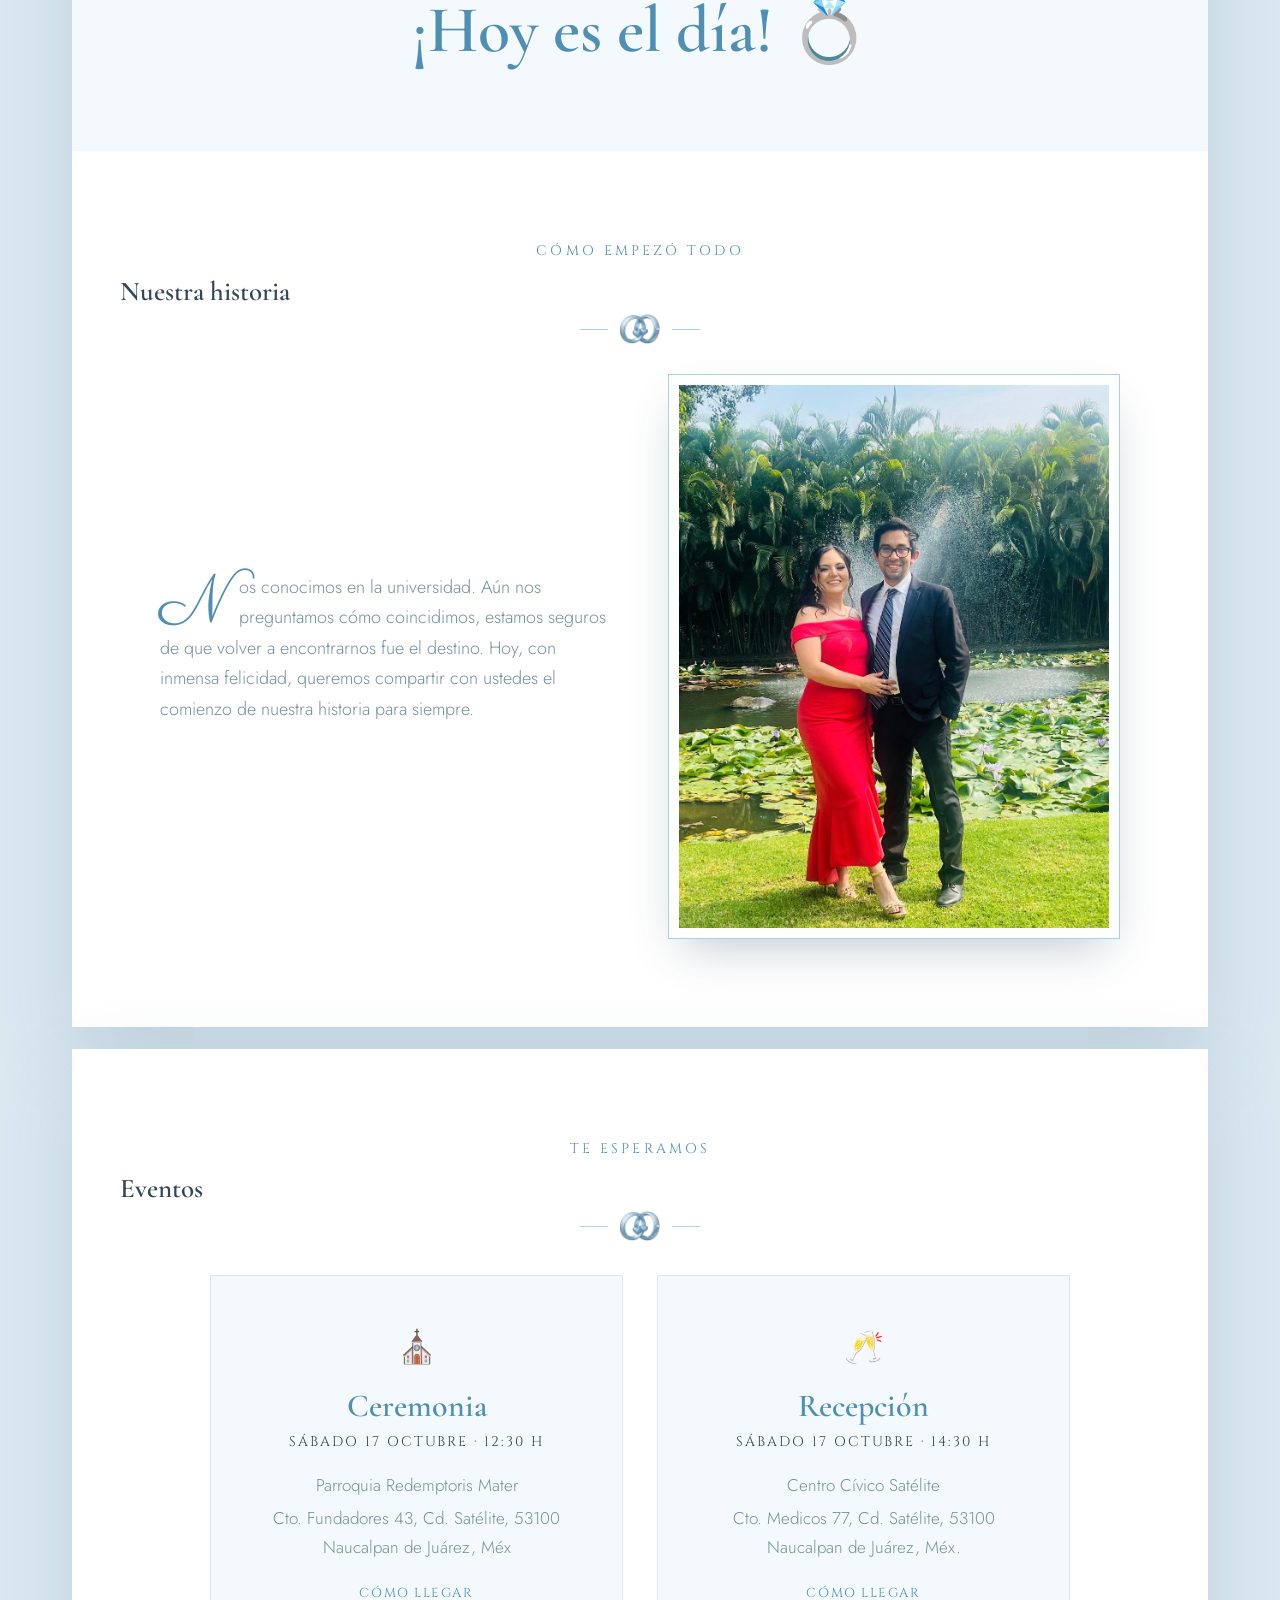
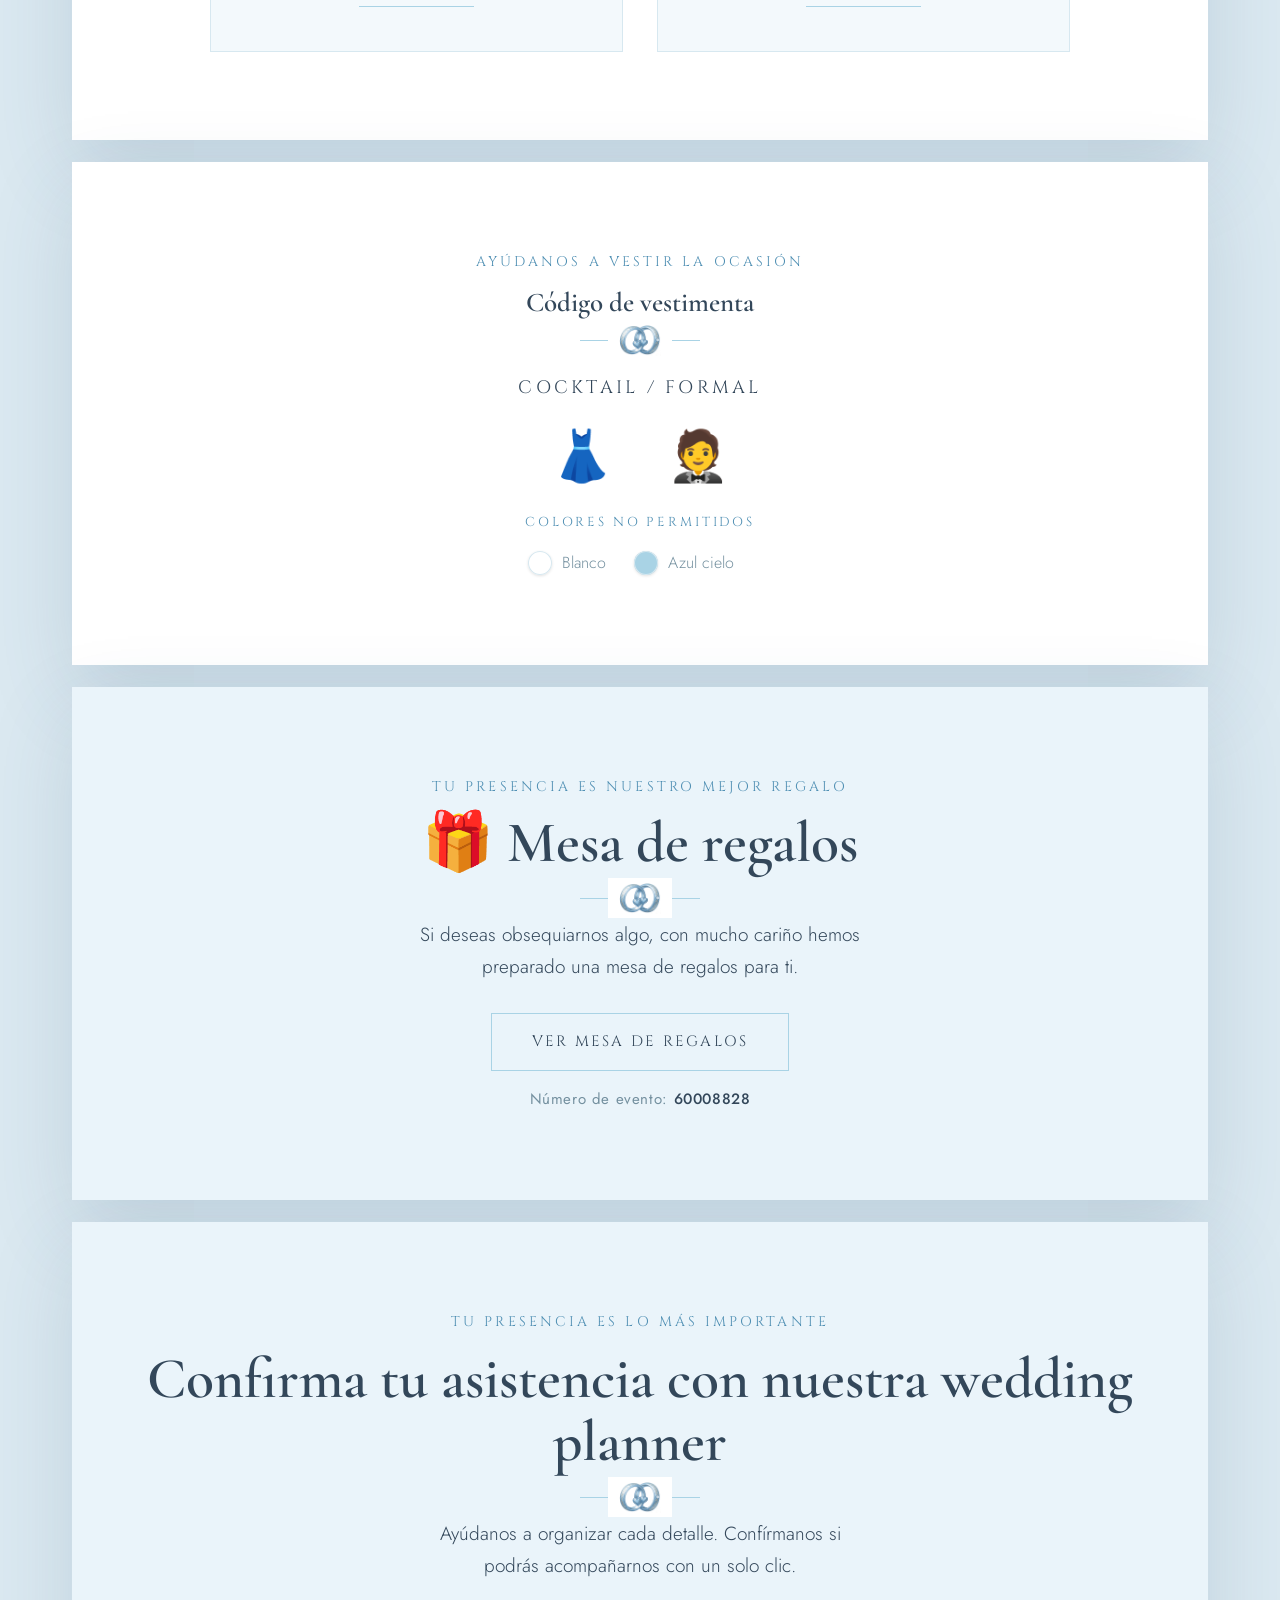
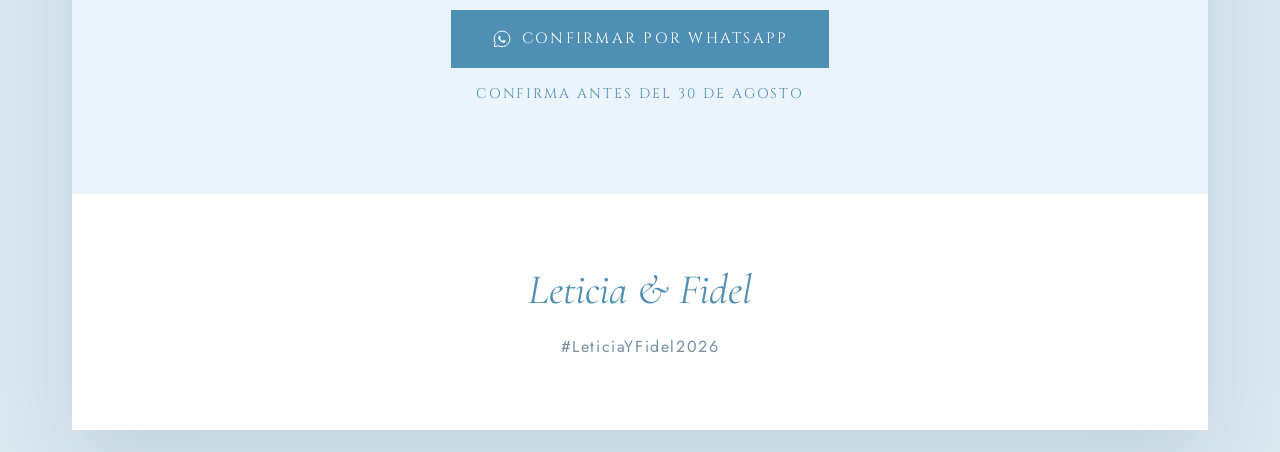
==== commit ac4fd1b1: "diseño" ====
--- a/index.html
+++ b/index.html
@@ -10,42 +10,18 @@
 
 <link rel="preconnect" href="https://fonts.googleapis.com">
 <link rel="preconnect" href="https://fonts.gstatic.com" crossorigin>
-<link href="https://fonts.googleapis.com/css2?family=Cormorant+Garamond:ital,wght@0,400;0,500;0,600;0,700;1,400&family=Cinzel:wght@400;500;600&family=Jost:wght@300;400;500&family=Beau+Rivage&family=Parisienne&display=swap" rel="stylesheet">
+<link href="https://fonts.googleapis.com/css2?family=Cormorant+Garamond:ital,wght@0,400;0,500;0,600;0,700;1,400&family=Cinzel:wght@400;500;600&family=Jost:wght@300;400;500&family=Beau+Rivage&family=Parisienne&family=Playfair+Display:ital,wght@0,600;0,700;1,500&display=swap" rel="stylesheet">
 
 <link rel="stylesheet" href="estilos.css">
 </head>
-<body>
-
-<!-- ========= Monograma L&F — nueva identidad visual (dorado) ========= -->
-<svg width="0" height="0" style="position:absolute" aria-hidden="true">
-  <defs>
-    <linearGradient id="foilGold" x1="10%" y1="0%" x2="90%" y2="100%">
-      <stop offset="0%" stop-color="#a9d3e5"/>
-      <stop offset="45%" stop-color="#4f8fb3"/>
-      <stop offset="100%" stop-color="#2c5c78"/>
-    </linearGradient>
-    <symbol id="monogram-mark" viewBox="0 0 300 220">
-      <path d="M173.8 21.1 A92 92 0 1 1 126.2 21.1" fill="none" stroke="url(#foilGold)" stroke-width="1.2"/>
-      <g fill="none" stroke="url(#foilGold)" stroke-width="1.6">
-        <circle cx="141" cy="72" r="10"/>
-        <circle cx="159" cy="72" r="10"/>
-      </g>
-      <text x="146" y="150" text-anchor="end" font-family="'Beau Rivage',cursive" font-size="92" fill="url(#foilGold)">L</text>
-      <text x="152" y="150" text-anchor="start" font-family="'Beau Rivage',cursive" font-size="92" fill="url(#foilGold)">F</text>
-      <g stroke="url(#foilGold)" stroke-width="1" stroke-linecap="round" fill="none">
-        <path d="M108 176 C 96 182 84 184 72 180"/>
-        <path d="M96 179 L88 172 M96 179 L90 187" stroke-width=".9"/>
-        <path d="M84 181 L77 174 M84 181 L78 189" stroke-width=".9"/>
-        <path d="M72 180 L66 174 M72 180 L67 187" stroke-width=".9"/>
-      </g>
-      <g stroke="url(#foilGold)" stroke-width="1" stroke-linecap="round" fill="none">
-        <path d="M192 176 C 204 182 216 184 228 180"/>
-        <path d="M204 179 L212 172 M204 179 L210 187" stroke-width=".9"/>
-        <path d="M216 181 L223 174 M216 181 L222 189" stroke-width=".9"/>
-        <path d="M228 180 L234 174 M228 180 L233 187" stroke-width=".9"/>
-      </g>
-    </symbol>
-  </defs>
+<body>
+<svg width="0" height="0" style="position:absolute" aria-hidden="true">
+  <defs>
+    <symbol id="wa-mark" viewBox="0 0 32 32">
+      <path d="M16 3.5c-6.9 0-12.5 5.6-12.5 12.5 0 2.2.58 4.28 1.6 6.08L3.5 28.5l6.62-1.73a12.42 12.42 0 0 0 5.88 1.48c6.9 0 12.5-5.6 12.5-12.5S22.9 3.5 16 3.5Z" fill="none" stroke="currentColor" stroke-width="1.6"/>
+      <path d="M11 11.2c.25-.55.5-.56.73-.57.19-.01.4-.01.58-.01.19 0 .44-.07.68.53.25.6.85 2.08.93 2.23.08.15.13.33.02.53-.1.2-.15.32-.3.5-.15.17-.3.38-.44.51-.15.15-.3.3-.13.6.17.3.75 1.25 1.62 2.03 1.11 1 2.05 1.31 2.34 1.46.3.15.47.13.64-.08.17-.2.73-.85.93-1.15.2-.3.4-.24.66-.15.27.1 1.72.82 2.01.97.3.15.49.23.56.35.08.13.08.75-.17 1.47-.25.72-1.44 1.4-2 1.5-.54.1-1.15.14-3.5-.75-2.93-1.11-4.8-4.06-4.95-4.25-.14-.19-1.18-1.58-1.18-3.02 0-1.43.75-2.14 1-2.44Z" fill="currentColor" stroke="none"/>
+    </symbol>
+  </defs>
 </svg>
 
 <div class="frame">
@@ -54,7 +30,7 @@
   <!-- ======= NAV ======= -->
   <nav>
     <div class="monogram" aria-label="Iniciales de los novios">
-      <svg class="monogram-svg" viewBox="0 0 300 220" aria-hidden="true"><use href="#monogram-mark"/></svg>
+      <img class="monogram-img" src="logo-lf.png" srcset="logo-lf.png 1x, logo-lf@2x.png 2x" alt="L &amp; F">
     </div>
     <button class="menu-btn" aria-label="Menú" onclick="document.getElementById('nav').classList.toggle('open')">☰</button>
     <ul class="navlinks" id="nav">
@@ -113,7 +89,7 @@
 
     <div class="padres-monogram">
       <div class="monogram">
-        <svg class="monogram-svg" viewBox="0 0 300 220" aria-hidden="true"><use href="#monogram-mark"/></svg>
+        <img class="monogram-img" src="logo-lf.png" srcset="logo-lf.png 1x, logo-lf@2x.png 2x" alt="L &amp; F">
       </div>
     </div>
 
@@ -239,7 +215,7 @@
   <!-- ======= MESA DE REGALOS ======= -->
   <section class="block gift-wrap reveal" id="regalos">
     <div class="eyebrow caps">Tu presencia es nuestro mejor regalo</div>
-    <h2>Mesa de regalos</h2>
+    <h2>🎁 Mesa de regalos</h2>
     <div class="flourish"></div>
     <p class="lead">Si deseas obsequiarnos algo, con mucho cariño hemos preparado una mesa de regalos para ti.</p>
     <a class="btn" href="https://mesaderegalos.liverpool.com.mx/milistaderegalos/60008828" target="_blank" rel="noopener">Ver mesa de regalos</a>
@@ -261,7 +237,9 @@
     <!-- ✏️ RSVP por WhatsApp: cambia el número (con código de país, sin +, sin espacios) -->
     <a class="btn btn-wa" id="waBtn"
        href="https://wa.me/525564503861"
-       target="_blank" rel="noopener">Confirmar por WhatsApp</a>
+       target="_blank" rel="noopener">
+       <svg class="wa-icon" viewBox="0 0 32 32" aria-hidden="true"><use href="#wa-mark"/></svg>
+       Confirmar por WhatsApp</a>
     <div class="deadline">Confirma antes del 30 de agosto</div>
   </section>
 
@@ -269,7 +247,7 @@
   <footer>
     <div class="names">Leticia &amp; Fidel</div>
     <!-- ✏️ Hashtag -->
-    <div class="hash">#Boda</div>
+    <div class="hash">#LeticiaYFidel2026</div>
     <!-- <div class="socials">
       <a href="https://instagram.com" target="_blank" rel="noopener"><span class="dot">◎</span>@nuestraboda</a>
       <a href="https://facebook.com" target="_blank" rel="noopener"><span class="dot">f</span>@nuestraboda</a>
--- a/estilos.css
+++ b/estilos.css
@@ -16,7 +16,7 @@
   html{scroll-behavior:smooth}
   body{
     font-family:'Jost',sans-serif;
-    font-size:17px;
+    font-size:18px;
     color:var(--ink);
     background:var(--sage-bg);
     line-height:1.7;
@@ -33,8 +33,8 @@
   .sprig{position:absolute;pointer-events:none;opacity:.9;z-index:1}
   .sprig svg{display:block;width:100%;height:100%}
 
-  /* ---------- monograma (nueva identidad en azul) ---------- */
-  .monogram-svg{display:block;width:100%;height:100%}
+  /* ---------- monograma (logo real, en tonos azules) ---------- */
+  .monogram-img{display:block;width:100%;height:100%;object-fit:contain}
 
   /* ---------- nav ---------- */
   nav{
@@ -48,38 +48,42 @@
   }
   .navlinks{display:flex;gap:34px;list-style:none}
   .navlinks a{
-    font-family:'Cinzel',serif;font-size:14px;letter-spacing:.13em;
+    font-family:'Cinzel',serif;font-size:15px;letter-spacing:.13em;
     text-transform:uppercase;color:var(--ink);text-decoration:none;
     padding-bottom:3px;border-bottom:1.5px solid transparent;transition:.25s;
   }
   .navlinks a:hover{color:var(--gold);border-color:var(--gold-light)}
-  .menu-btn{display:none;background:none;border:none;color:var(--ink);font-size:27px;cursor:pointer}
+  .menu-btn{display:none;background:none;border:none;color:var(--ink);font-size:28px;cursor:pointer}
 
   /* ---------- hero ---------- */
   .hero{position:relative;display:grid;grid-template-columns:1.05fr .95fr;
     gap:30px;align-items:center;padding:20px 48px 70px}
-  .hero-eyebrow{color:var(--gold);font-size:15px;margin-bottom:22px}
-  .hero h1{font-size:clamp(53px,7vw,105px);color:var(--gold);
-    letter-spacing:.02em;text-transform:uppercase}
-  .hero h1 em{font-style:italic;font-weight:400;text-transform:none;color:var(--ink)}
+  .hero-eyebrow{color:var(--gold);font-size:17px;margin-bottom:22px}
+  .hero h1{font-family:'Playfair Display',serif;font-weight:700;
+    font-size:clamp(55px,7vw,107px);color:var(--gold);
+    letter-spacing:.01em;text-transform:uppercase}
+  .hero h1 em{font-family:'Parisienne',cursive;font-style:normal;font-weight:400;
+    text-transform:none;color:var(--ink);font-size:.62em;padding:0 .08em;vertical-align:.03em;
+    display:inline-block}
   .hero p.sub{margin:26px 0 6px;color:var(--muted);max-width:400px;font-weight:300}
   .btn{
-    display:inline-block;margin-top:30px;padding:15px 40px;
-    font-family:'Cinzel',serif;font-size:14px;letter-spacing:.15em;text-transform:uppercase;
+    display:inline-flex;align-items:center;gap:10px;margin-top:30px;padding:15px 40px;
+    font-family:'Cinzel',serif;font-size:15px;letter-spacing:.15em;text-transform:uppercase;
     color:var(--ink);text-decoration:none;background:var(--sage-soft);
     border:1px solid var(--gold-light);transition:.3s;cursor:pointer;
   }
   .btn:hover{background:var(--gold);color:#fff;border-color:var(--gold)}
+  .wa-icon{width:20px;height:20px;color:currentColor;flex:none}
 
   .dedication{
     margin-top:30px;padding:20px 26px;background:var(--cream);
     border-left:3px solid var(--gold-light);max-width:400px;
     display:flex;flex-direction:column;gap:3px;
   }
-  .dedication .ded-label{font-size:11px;color:var(--gold);letter-spacing:.2em}
-  .dedication .ded-name{font-family:'Cormorant Garamond',serif;font-size:29px;
+  .dedication .ded-label{font-size:12px;color:var(--gold);letter-spacing:.2em}
+  .dedication .ded-name{font-family:'Cormorant Garamond',serif;font-size:30px;
     font-weight:600;color:var(--ink);line-height:1.1}
-  .dedication .ded-pases{font-size:15px;color:var(--muted);font-weight:300;margin-top:2px}
+  .dedication .ded-pases{font-size:16px;color:var(--muted);font-weight:300;margin-top:2px}
   .dedication .ded-pases:empty{display:none}
 
   .hero-photo{position:relative;justify-self:center}
@@ -91,41 +95,44 @@
     width:100%;height:100%;border-radius:50%;object-fit:cover;display:block;
     background:linear-gradient(135deg,#eaf4fa,#ffffff);
     display:flex;align-items:center;justify-content:center;
-    color:var(--muted);font-size:14px;text-align:center;font-weight:300;
+    color:var(--muted);font-size:15px;text-align:center;font-weight:300;
   }
   .date-badge{
     display:flex;align-items:center;gap:16px;margin-top:38px;justify-content:center;
     font-family:'Cormorant Garamond',serif;
   }
-  .date-badge .m{color:var(--muted);font-size:20px;letter-spacing:.12em;text-transform:uppercase}
-  .date-badge .d{font-size:53px;font-weight:600;color:var(--ink);line-height:.9;
+  .date-badge .m{color:var(--muted);font-size:21px;letter-spacing:.12em;text-transform:uppercase}
+  .date-badge .d{font-size:54px;font-weight:600;color:var(--ink);line-height:.9;
     padding:0 16px;border-left:1px solid var(--line);border-right:1px solid var(--line)}
-  .date-badge .d small{display:block;font-size:16px;letter-spacing:.2em;color:var(--gold);
+  .date-badge .d small{display:block;font-size:17px;letter-spacing:.2em;color:var(--gold);
     text-transform:uppercase}
-  .date-badge .y{color:var(--muted);font-size:31px}
+  .date-badge .y{color:var(--muted);font-size:32px}
 
   /* ---------- secciones interiores ---------- */
   section.block{padding:88px 48px;position:relative}
-  .eyebrow{color:var(--gold);font-size:13px;text-align:center;margin-bottom:14px}
-  .block > h2{font-size:clamp(35px,4.5vw,57px);text-align:center;color:var(--ink);margin-bottom:8px}
-  .flourish{width:90px;height:1px;background:var(--gold-light);margin:20px auto 0;position:relative}
-  .flourish::before{content:"❦";position:absolute;left:50%;top:50%;transform:translate(-50%,-52%);
-    background:var(--card);color:var(--gold-light);padding:0 10px;font-size:15px}
+  .eyebrow{color:var(--gold);font-size:14px;text-align:center;margin-bottom:14px}
+  .block > h2{font-size:clamp(36px,4.5vw,58px);text-align:center;color:var(--ink);margin-bottom:8px}
+  .flourish{width:120px;height:1px;background:var(--gold-light);margin:22px auto 0;position:relative}
+  .flourish::before{content:"";position:absolute;left:50%;top:50%;
+    width:64px;height:40px;transform:translate(-50%,-50%);
+    background-color:var(--card);
+    background-image:url('anillos-divisor.png');
+    background-repeat:no-repeat;background-position:center;background-size:42px auto}
 
   /* countdown */
   .count-wrap{background:var(--cream)}
   .count{display:flex;justify-content:center;gap:clamp(18px,5vw,64px);margin-top:34px;flex-wrap:wrap}
   .count .u{text-align:center;min-width:64px}
-  .count .n{font-family:'Cormorant Garamond',serif;font-size:clamp(41px,6vw,65px);
+  .count .n{font-family:'Cormorant Garamond',serif;font-size:clamp(42px,6vw,66px);
     font-weight:600;color:var(--gold);line-height:1}
-  .count .l{font-size:12px;letter-spacing:.2em;text-transform:uppercase;color:var(--muted);margin-top:6px}
+  .count .l{font-size:13px;letter-spacing:.2em;text-transform:uppercase;color:var(--muted);margin-top:6px}
 
   /* historia — diseño conservado (letra capital caligráfica + foto con marco y sombra) */
   .story{display:grid;grid-template-columns:1fr 1fr;gap:56px;align-items:center;
     max-width:960px;margin:44px auto 0}
   .story .txt p{color:var(--muted);font-weight:300;margin-bottom:16px}
   .story .txt p:first-child::first-letter{
-    font-family:'Parisienne',cursive;font-size:65px;float:left;line-height:.7;
+    font-family:'Parisienne',cursive;font-size:66px;float:left;line-height:.7;
     color:var(--gold);margin:10px 12px 0 0;font-weight:400}
   .story-photo{aspect-ratio:4/5;display:block;border:1px solid var(--gold-light);padding:10px;
     background:var(--card);width:100%;object-fit:cover;object-position:top center;
@@ -134,65 +141,66 @@
   /* eventos */
   .events{display:grid;grid-template-columns:1fr 1fr;gap:34px;max-width:860px;margin:48px auto 0}
   .ev{background:var(--cream);border:1px solid var(--line);padding:44px 36px;text-align:center}
-  .ev .ico{font-size:31px;margin-bottom:14px}
-  .ev h3{font-size:31px;color:var(--gold);margin-bottom:6px}
-  .ev .when{font-family:'Cinzel',serif;font-size:13px;letter-spacing:.14em;color:var(--ink);
+  .ev .ico{font-size:32px;margin-bottom:14px}
+  .ev h3{font-size:32px;color:var(--gold);margin-bottom:6px}
+  .ev .when{font-family:'Cinzel',serif;font-size:14px;letter-spacing:.14em;color:var(--ink);
     text-transform:uppercase;margin-bottom:18px}
-  .ev p{color:var(--muted);font-weight:300;font-size:16px;margin-bottom:4px}
-  .ev a.map{display:inline-block;margin-top:16px;font-family:'Cinzel',serif;font-size:12px;
+  .ev p{color:var(--muted);font-weight:300;font-size:17px;margin-bottom:4px}
+  .ev a.map{display:inline-block;margin-top:16px;font-family:'Cinzel',serif;font-size:13px;
     letter-spacing:.12em;text-transform:uppercase;color:var(--gold);text-decoration:none;
     border-bottom:1px solid var(--gold-light);padding-bottom:2px}
 
 /* padres y padrinos */
   .padres-wrap{background:var(--cream)}
   .padres-wrap .eyebrow{font-family:'Cormorant Garamond',serif;
-    font-weight:600;font-size:21px;letter-spacing:.02em;text-transform:none;color:var(--gold)}
+    font-weight:600;font-size:22px;letter-spacing:.02em;text-transform:none;color:var(--gold)}
   .padres-monogram{display:flex;justify-content:center;margin:36px 0 6px}
+  .padres-monogram .monogram{width:172px;height:130px}
   .padres-grid{display:grid;grid-template-columns:repeat(3,1fr);gap:40px;
     max-width:960px;margin:30px auto 0;text-align:center}
   .padres-col{padding:0 10px}
-  .padres-label{display:block;color:var(--gold);font-size:12px;margin-bottom:14px}
-  .padres-name{font-family:'Cormorant Garamond',serif;font-size:22px;
+  .padres-label{display:block;color:var(--gold);font-size:13px;margin-bottom:14px}
+  .padres-name{font-family:'Cormorant Garamond',serif;font-size:23px;
     color:var(--ink);font-weight:500;margin-bottom:4px}
 
   /* código de vestimenta */
   .dresscode-wrap{text-align:center}
-  .dresscode-type{color:var(--ink);font-size:17px;letter-spacing:.18em;margin-top:32px}
+  .dresscode-type{color:var(--ink);font-size:18px;letter-spacing:.18em;margin-top:32px}
   .dresscode-icons{display:flex;justify-content:center;gap:54px;margin:28px 0 8px}
-  .dc-ico{font-size:49px;line-height:1}
+  .dc-ico{font-size:50px;line-height:1}
   .dresscode-no{margin-top:30px}
-  .dc-no-label{display:block;color:var(--gold);font-size:12px;margin-bottom:16px}
+  .dc-no-label{display:block;color:var(--gold);font-size:13px;margin-bottom:16px}
   .dc-swatches{display:flex;justify-content:center;align-items:center;gap:10px;flex-wrap:wrap}
   .dc-swatch{display:inline-block;width:24px;height:24px;border-radius:50%;
     box-shadow:0 0 0 1px var(--line) inset,0 1px 3px rgba(0,0,0,.12)}
-  .dc-swatch-name{font-size:15px;color:var(--muted);margin-right:18px;font-weight:300}
+  .dc-swatch-name{font-size:16px;color:var(--muted);margin-right:18px;font-weight:300}
 
   /* mesa de regalos */
   .gift-wrap{background:var(--sage-soft);text-align:center}
   .gift-wrap p.lead{max-width:460px;margin:20px auto 0;color:var(--ink);
-    font-weight:300;font-size:18px}
-  .gift-num{margin-top:16px;font-size:14px;color:var(--muted);letter-spacing:.04em}
+    font-weight:300;font-size:19px}
+  .gift-num{margin-top:16px;font-size:15px;color:var(--muted);letter-spacing:.04em}
   .gift-num strong{color:var(--ink);font-weight:500}
 
   /* rsvp */
   .rsvp-wrap{background:var(--sage-soft);text-align:center}
-  .rsvp-wrap p.lead{max-width:460px;margin:20px auto 0;color:var(--ink);font-weight:300;font-size:18px}
-  .rsvp-wrap .deadline{color:var(--gold);font-family:'Cinzel',serif;font-size:13px;
+  .rsvp-wrap p.lead{max-width:460px;margin:20px auto 0;color:var(--ink);font-weight:300;font-size:19px}
+  .rsvp-wrap .deadline{color:var(--gold);font-family:'Cinzel',serif;font-size:14px;
     letter-spacing:.14em;text-transform:uppercase;margin-top:14px}
   .btn-wa{background:var(--gold);color:#fff;border-color:var(--gold);margin-top:28px}
   .btn-wa:hover{background:var(--ink);border-color:var(--ink)}
 
   /* footer */
   footer{background:var(--card);text-align:center;padding:60px 48px 70px;position:relative}
-  footer .names{font-family:'Cormorant Garamond',serif;font-size:41px;color:var(--gold);
+  footer .names{font-family:'Cormorant Garamond',serif;font-size:42px;color:var(--gold);
     font-style:italic}
-  footer .hash{color:var(--muted);letter-spacing:.1em;margin-top:8px;font-size:15px}
+  footer .hash{color:var(--muted);letter-spacing:.1em;margin-top:8px;font-size:16px}
   .socials{display:flex;justify-content:center;gap:26px;margin-top:26px}
   .socials a{display:flex;align-items:center;gap:8px;text-decoration:none;color:var(--ink);
-    font-size:14px;letter-spacing:.06em;transition:.25s}
+    font-size:15px;letter-spacing:.06em;transition:.25s}
   .socials a:hover{color:var(--gold)}
   .socials .dot{width:34px;height:34px;border-radius:50%;background:var(--gold);
-    display:flex;align-items:center;justify-content:center;color:#fff;font-size:16px}
+    display:flex;align-items:center;justify-content:center;color:#fff;font-size:17px}
 
   /* animación de entrada */
   .reveal{opacity:0;transform:translateY(26px);transition:opacity .8s ease,transform .8s ease}
@@ -216,8 +224,8 @@
     .padres-grid{grid-template-columns:1fr;gap:32px}
     .count{flex-wrap:nowrap;gap:clamp(6px,3vw,18px)}
     .count .u{min-width:0}
-    .count .n{font-size:clamp(23px,7vw,35px)}
-    .count .l{font-size:10px;letter-spacing:.1em}
+    .count .n{font-size:clamp(24px,7vw,36px)}
+    .count .l{font-size:11px;letter-spacing:.1em}
     .dresscode-icons{gap:36px}
     nav{padding:24px}
     .hero,section.block,footer{padding-left:24px;padding-right:24px}
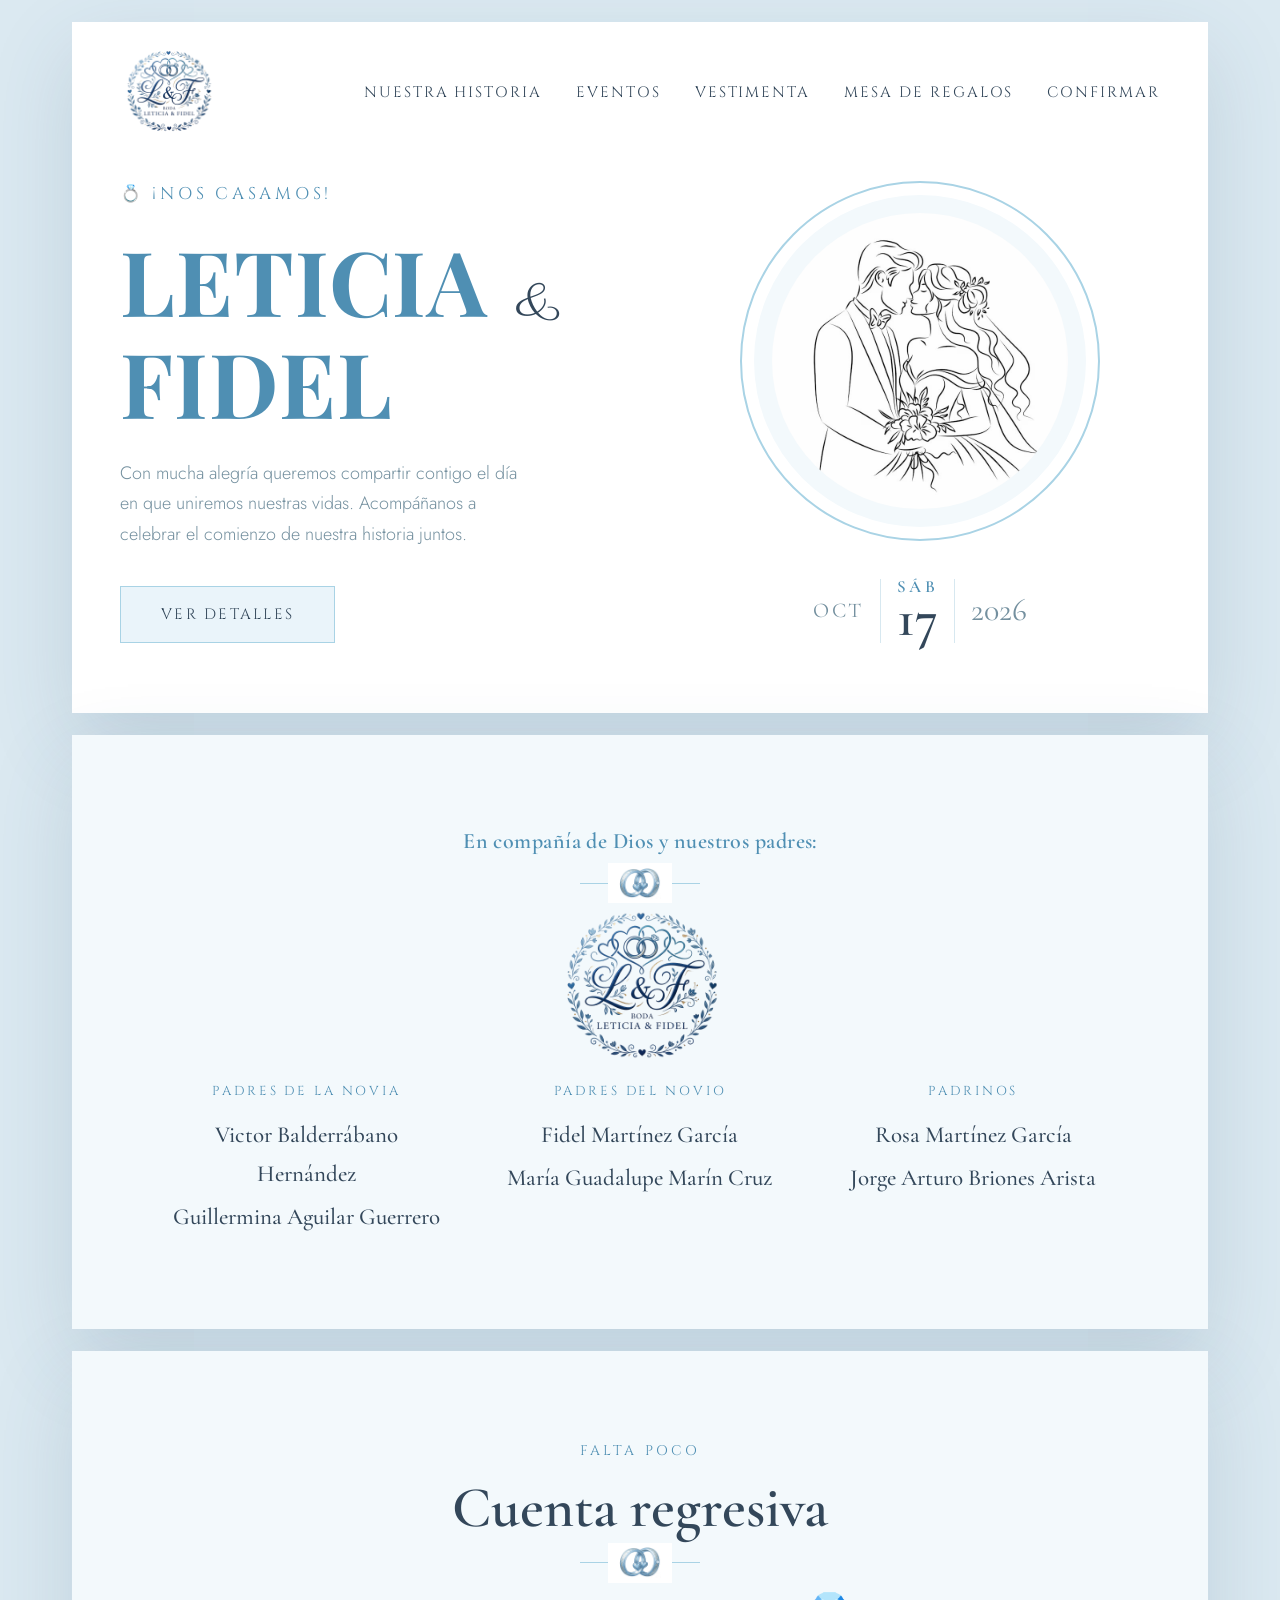
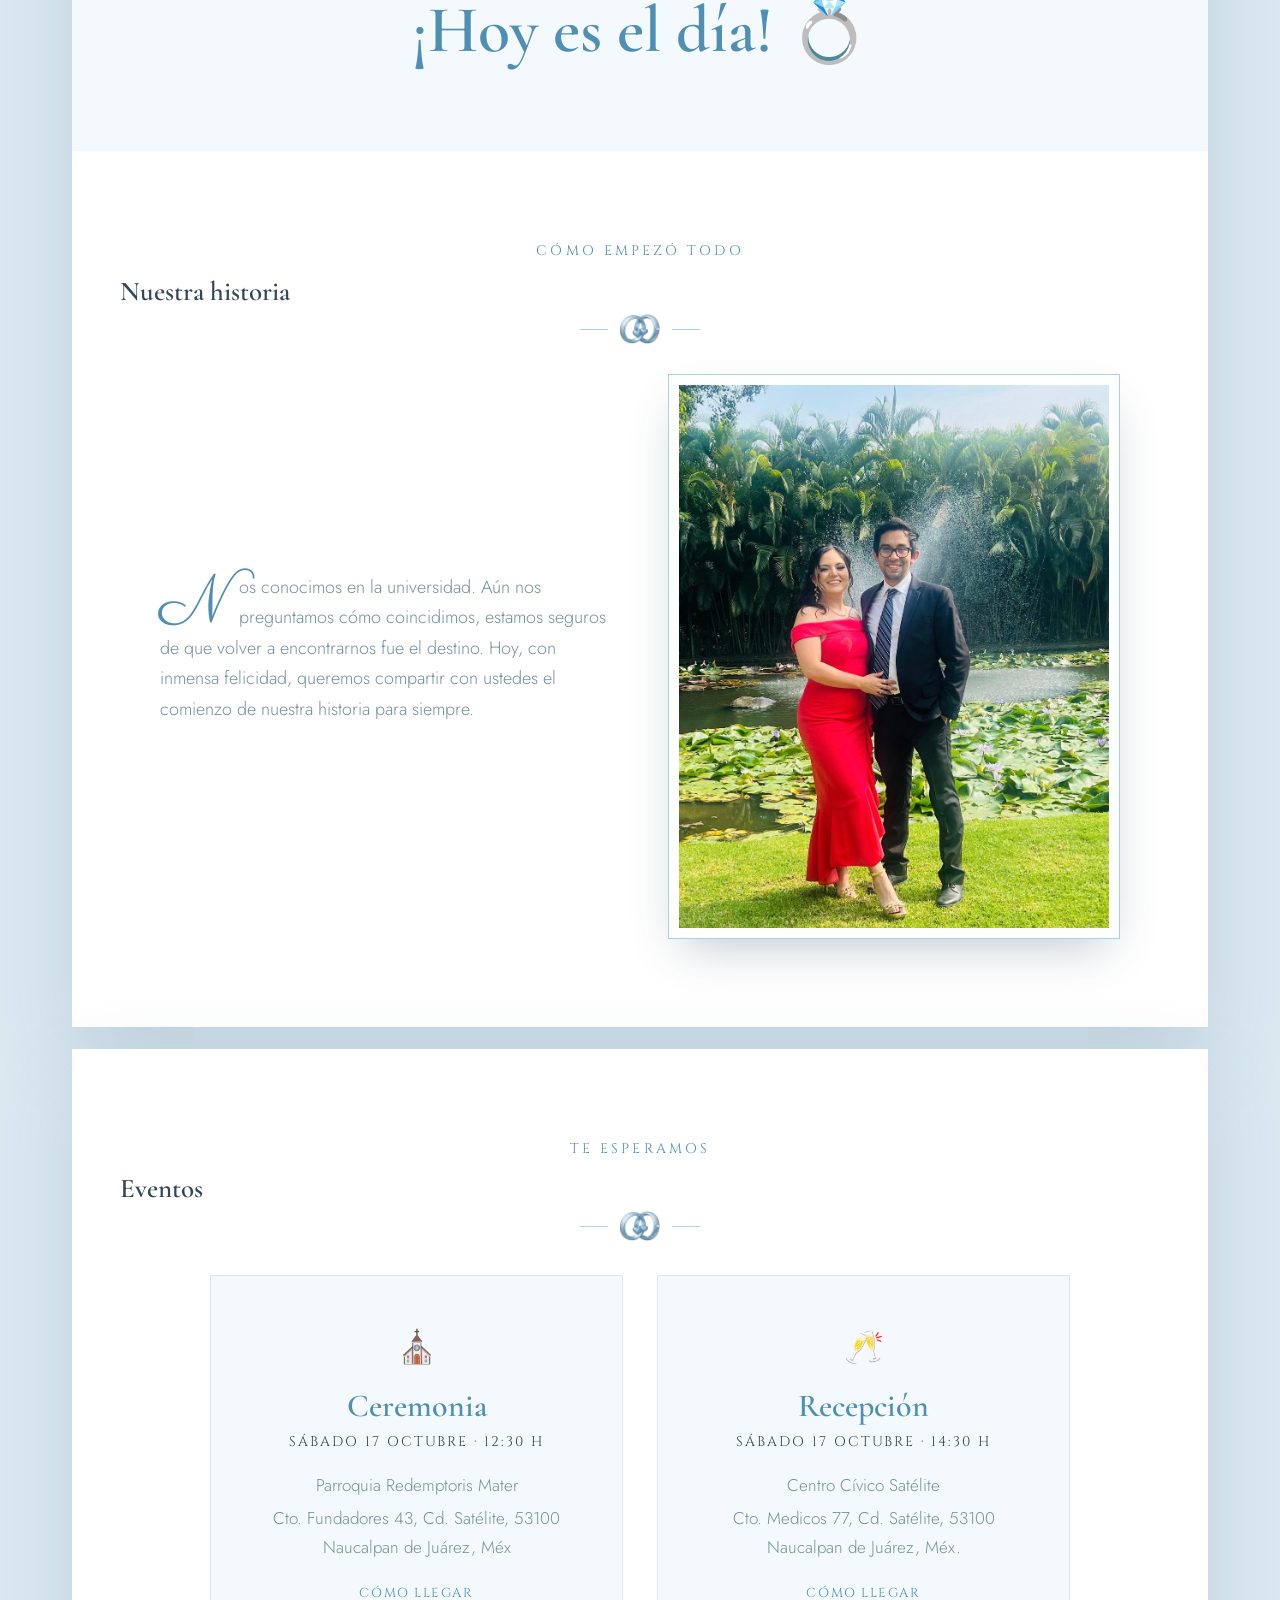
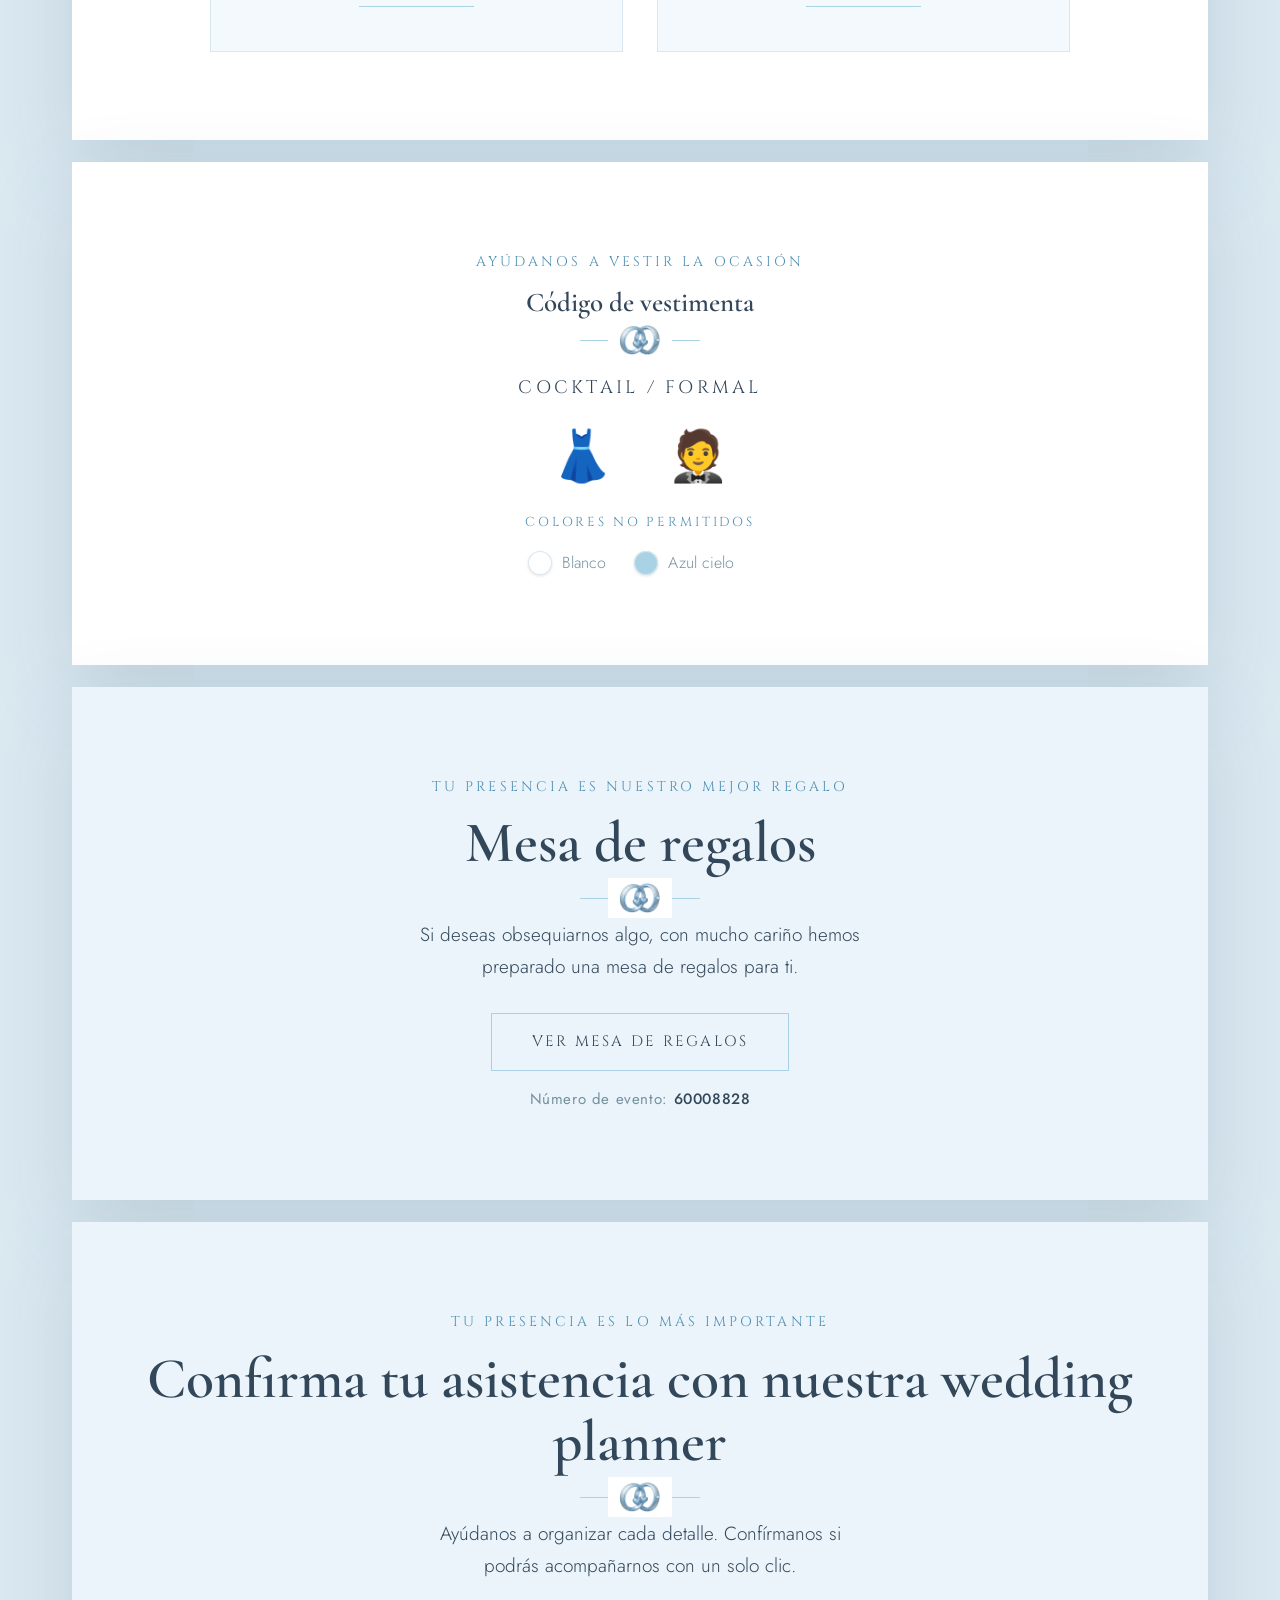
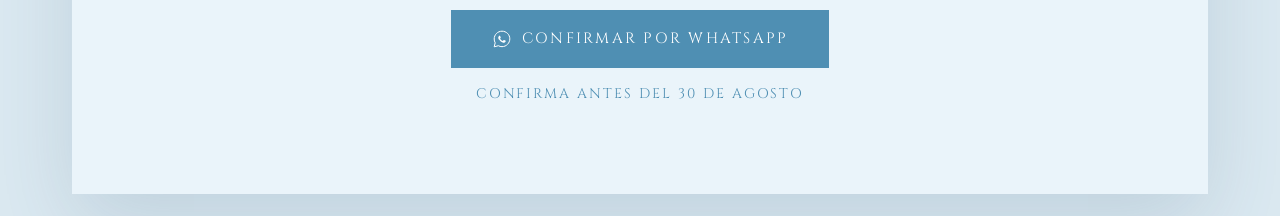
==== commit d598a00e: "cambios diseño" ====
--- a/index.html
+++ b/index.html
@@ -14,14 +14,14 @@
 
 <link rel="stylesheet" href="estilos.css">
 </head>
-<body>
-<svg width="0" height="0" style="position:absolute" aria-hidden="true">
-  <defs>
-    <symbol id="wa-mark" viewBox="0 0 32 32">
-      <path d="M16 3.5c-6.9 0-12.5 5.6-12.5 12.5 0 2.2.58 4.28 1.6 6.08L3.5 28.5l6.62-1.73a12.42 12.42 0 0 0 5.88 1.48c6.9 0 12.5-5.6 12.5-12.5S22.9 3.5 16 3.5Z" fill="none" stroke="currentColor" stroke-width="1.6"/>
-      <path d="M11 11.2c.25-.55.5-.56.73-.57.19-.01.4-.01.58-.01.19 0 .44-.07.68.53.25.6.85 2.08.93 2.23.08.15.13.33.02.53-.1.2-.15.32-.3.5-.15.17-.3.38-.44.51-.15.15-.3.3-.13.6.17.3.75 1.25 1.62 2.03 1.11 1 2.05 1.31 2.34 1.46.3.15.47.13.64-.08.17-.2.73-.85.93-1.15.2-.3.4-.24.66-.15.27.1 1.72.82 2.01.97.3.15.49.23.56.35.08.13.08.75-.17 1.47-.25.72-1.44 1.4-2 1.5-.54.1-1.15.14-3.5-.75-2.93-1.11-4.8-4.06-4.95-4.25-.14-.19-1.18-1.58-1.18-3.02 0-1.43.75-2.14 1-2.44Z" fill="currentColor" stroke="none"/>
-    </symbol>
-  </defs>
+<body>
+<svg width="0" height="0" style="position:absolute" aria-hidden="true">
+  <defs>
+    <symbol id="wa-mark" viewBox="0 0 32 32">
+      <path d="M16 3.5c-6.9 0-12.5 5.6-12.5 12.5 0 2.2.58 4.28 1.6 6.08L3.5 28.5l6.62-1.73a12.42 12.42 0 0 0 5.88 1.48c6.9 0 12.5-5.6 12.5-12.5S22.9 3.5 16 3.5Z" fill="none" stroke="currentColor" stroke-width="1.6"/>
+      <path d="M11 11.2c.25-.55.5-.56.73-.57.19-.01.4-.01.58-.01.19 0 .44-.07.68.53.25.6.85 2.08.93 2.23.08.15.13.33.02.53-.1.2-.15.32-.3.5-.15.17-.3.38-.44.51-.15.15-.3.3-.13.6.17.3.75 1.25 1.62 2.03 1.11 1 2.05 1.31 2.34 1.46.3.15.47.13.64-.08.17-.2.73-.85.93-1.15.2-.3.4-.24.66-.15.27.1 1.72.82 2.01.97.3.15.49.23.56.35.08.13.08.75-.17 1.47-.25.72-1.44 1.4-2 1.5-.54.1-1.15.14-3.5-.75-2.93-1.11-4.8-4.06-4.95-4.25-.14-.19-1.18-1.58-1.18-3.02 0-1.43.75-2.14 1-2.44Z" fill="currentColor" stroke="none"/>
+    </symbol>
+  </defs>
 </svg>
 
 <div class="frame">
@@ -30,7 +30,7 @@
   <!-- ======= NAV ======= -->
   <nav>
     <div class="monogram" aria-label="Iniciales de los novios">
-      <img class="monogram-img" src="logo-lf.png" srcset="logo-lf.png 1x, logo-lf@2x.png 2x" alt="L &amp; F">
+      <img class="monogram-img" src="logo-lf.png" alt="L &amp; F">
     </div>
     <button class="menu-btn" aria-label="Menú" onclick="document.getElementById('nav').classList.toggle('open')">☰</button>
     <ul class="navlinks" id="nav">
@@ -89,7 +89,7 @@
 
     <div class="padres-monogram">
       <div class="monogram">
-        <img class="monogram-img" src="logo-lf.png" srcset="logo-lf.png 1x, logo-lf@2x.png 2x" alt="L &amp; F">
+        <img class="monogram-img" src="logo-lf.png" alt="L &amp; F">
       </div>
     </div>
 
@@ -215,7 +215,7 @@
   <!-- ======= MESA DE REGALOS ======= -->
   <section class="block gift-wrap reveal" id="regalos">
     <div class="eyebrow caps">Tu presencia es nuestro mejor regalo</div>
-    <h2>🎁 Mesa de regalos</h2>
+    <h2> Mesa de regalos</h2>
     <div class="flourish"></div>
     <p class="lead">Si deseas obsequiarnos algo, con mucho cariño hemos preparado una mesa de regalos para ti.</p>
     <a class="btn" href="https://mesaderegalos.liverpool.com.mx/milistaderegalos/60008828" target="_blank" rel="noopener">Ver mesa de regalos</a>
@@ -243,19 +243,7 @@
     <div class="deadline">Confirma antes del 30 de agosto</div>
   </section>
 
-  <!-- ======= FOOTER ======= -->
-  <footer>
-    <div class="names">Leticia &amp; Fidel</div>
-    <!-- ✏️ Hashtag -->
-    <div class="hash">#LeticiaYFidel2026</div>
-    <!-- <div class="socials">
-      <a href="https://instagram.com" target="_blank" rel="noopener"><span class="dot">◎</span>@nuestraboda</a>
-      <a href="https://facebook.com" target="_blank" rel="noopener"><span class="dot">f</span>@nuestraboda</a>
-    </div> -->
-  </footer>
-
-</div><!-- /sheet -->
-</div><!-- /frame -->
+
 
 <!-- ========= SVG botánico reutilizable (se clona en los .sprig) ========= -->
 <template id="sprig-tpl">
--- a/estilos.css
+++ b/estilos.css
@@ -34,8 +34,7 @@
   .sprig svg{display:block;width:100%;height:100%}
 
   /* ---------- monograma (logo real, en tonos azules) ---------- */
-  .monogram-img{display:block;width:100%;height:100%;object-fit:contain}
-
+  .monogram-img{display:block;width:100%;height:100%;object-fit:contain;transform:scale(1.8);}
   /* ---------- nav ---------- */
   nav{
     display:flex;align-items:center;justify-content:space-between;
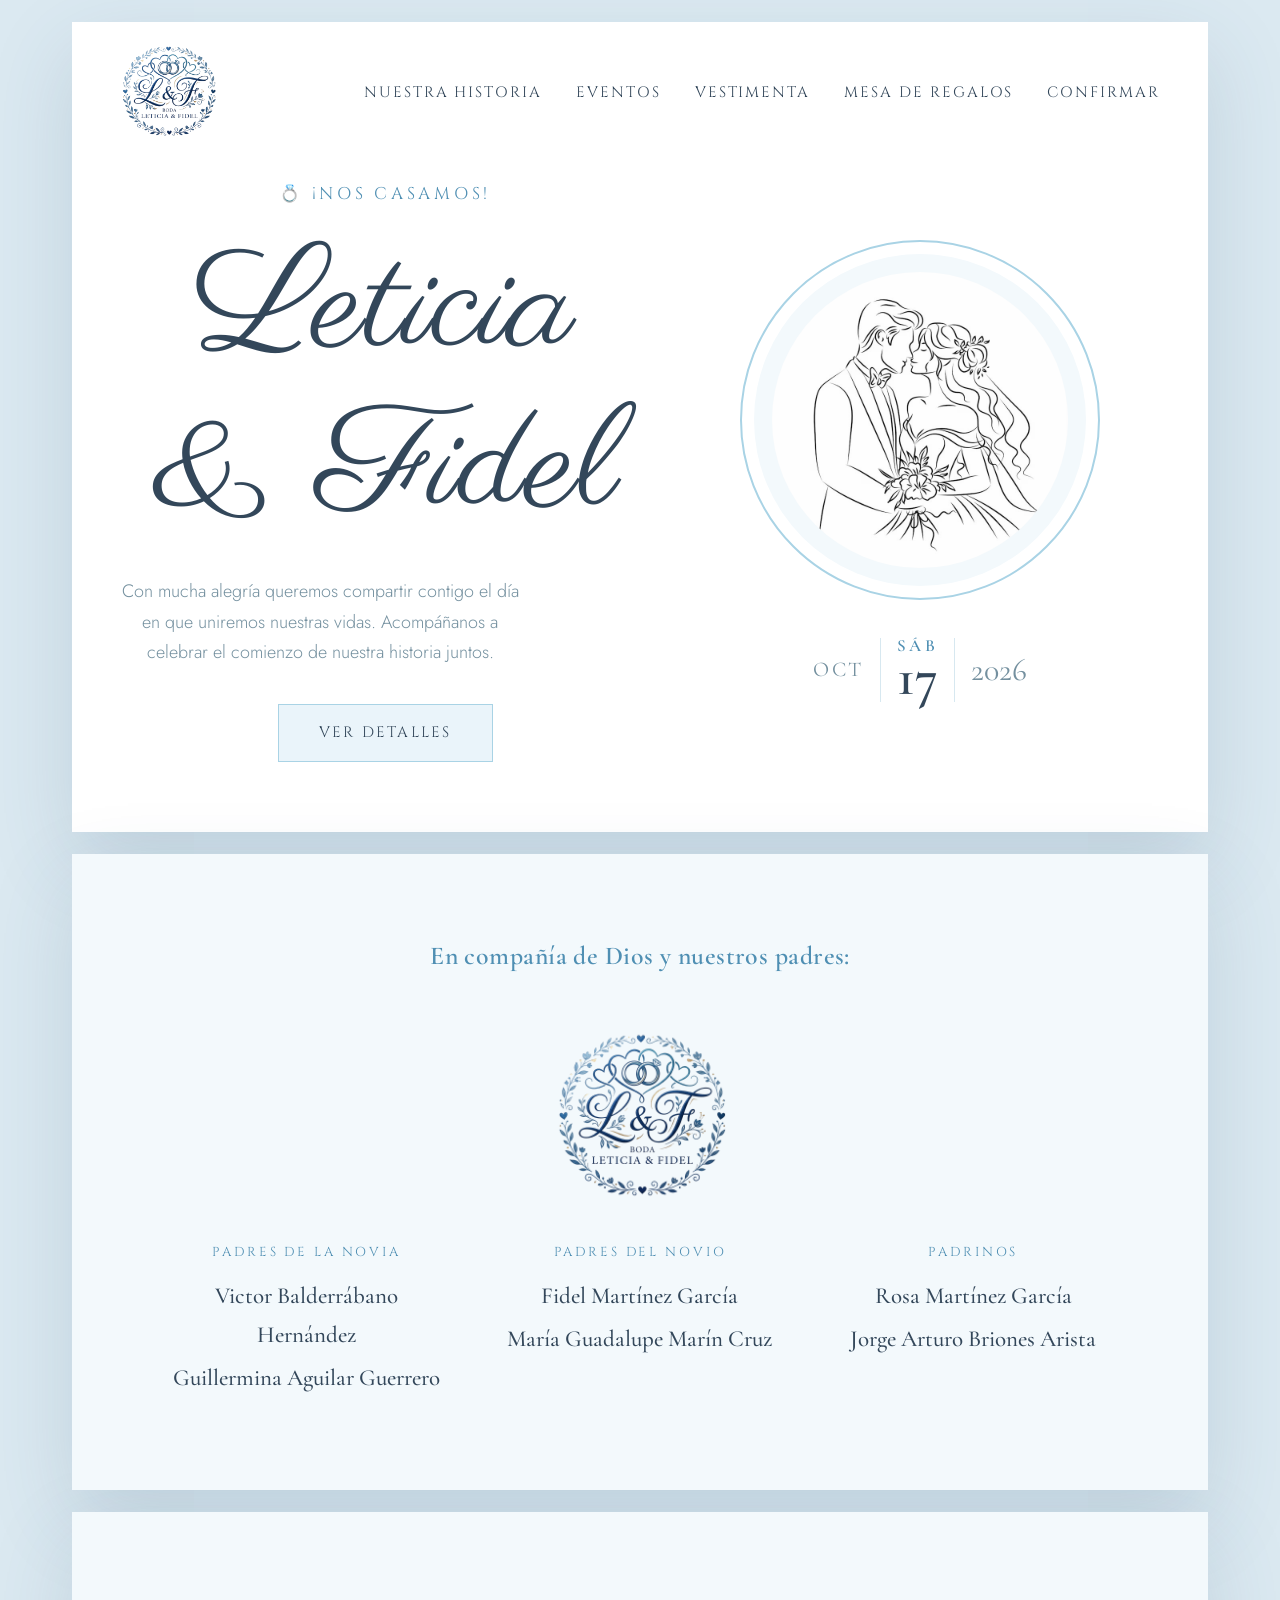
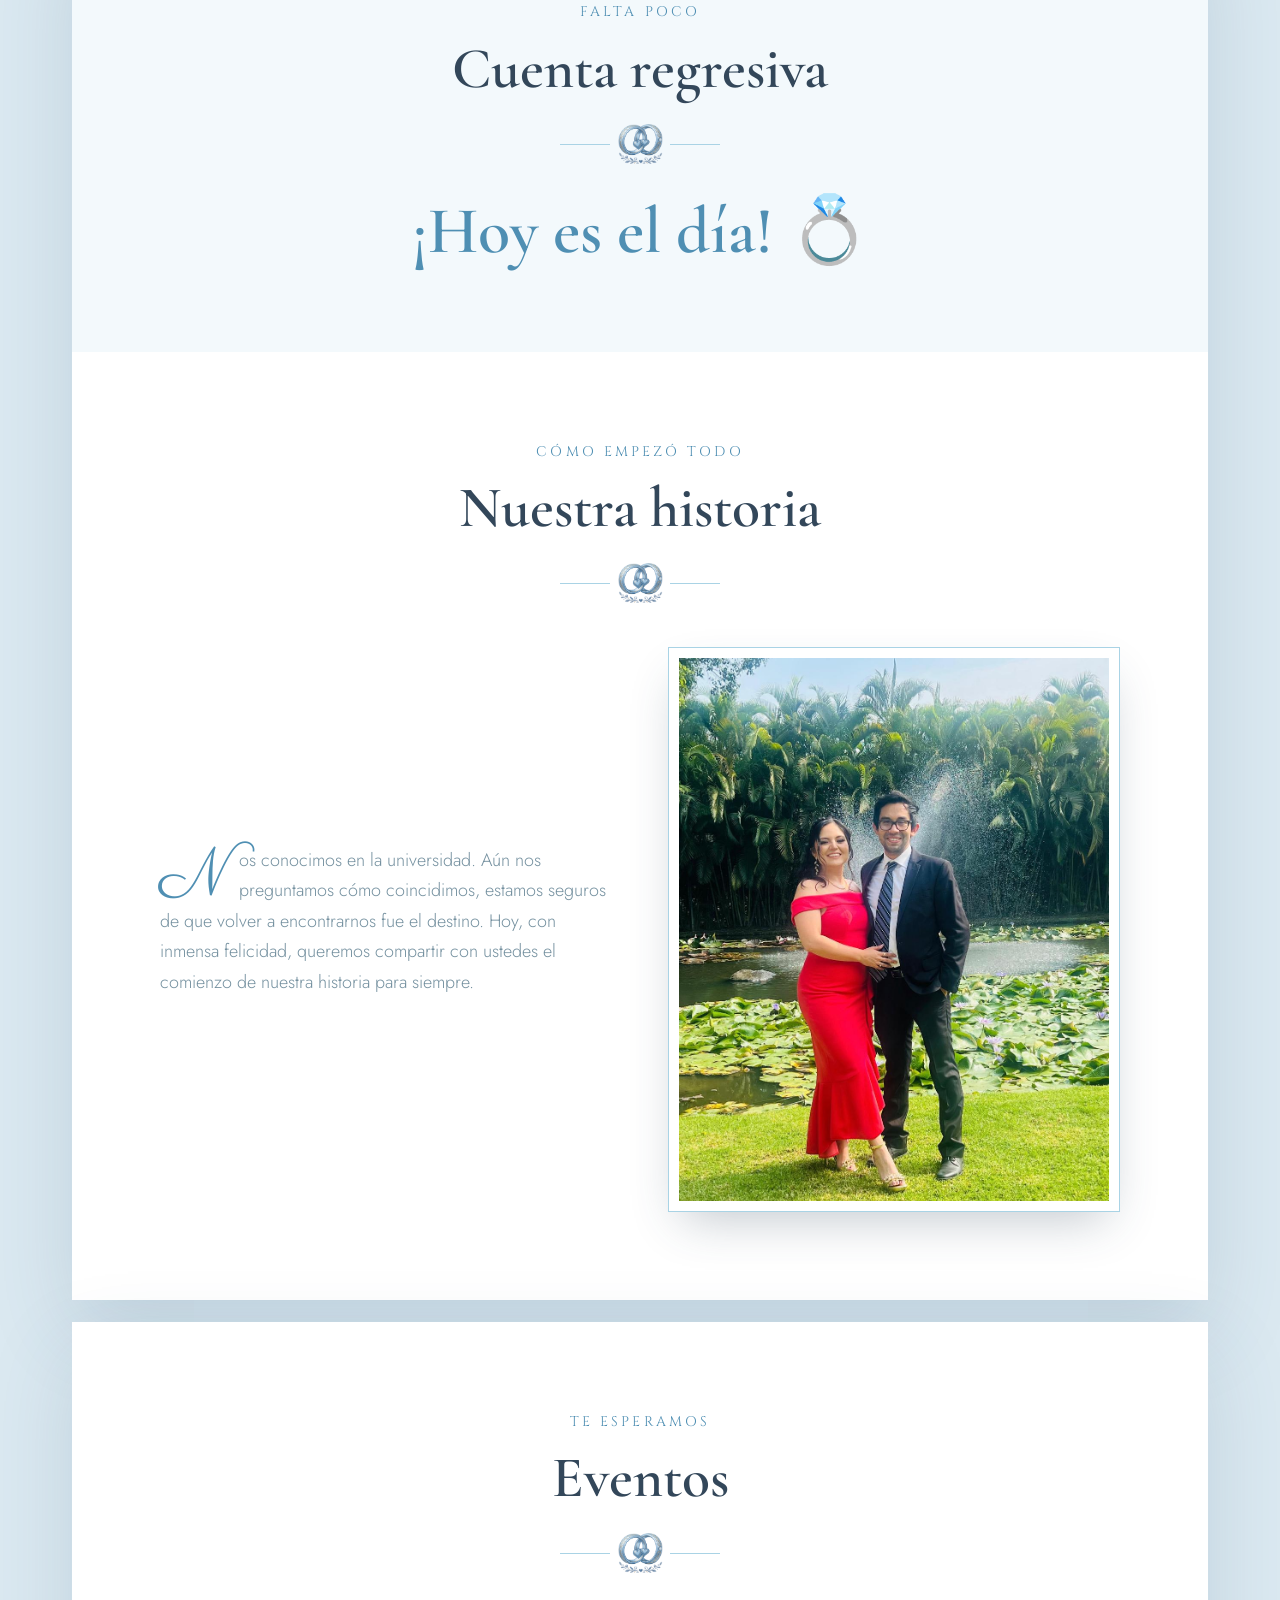
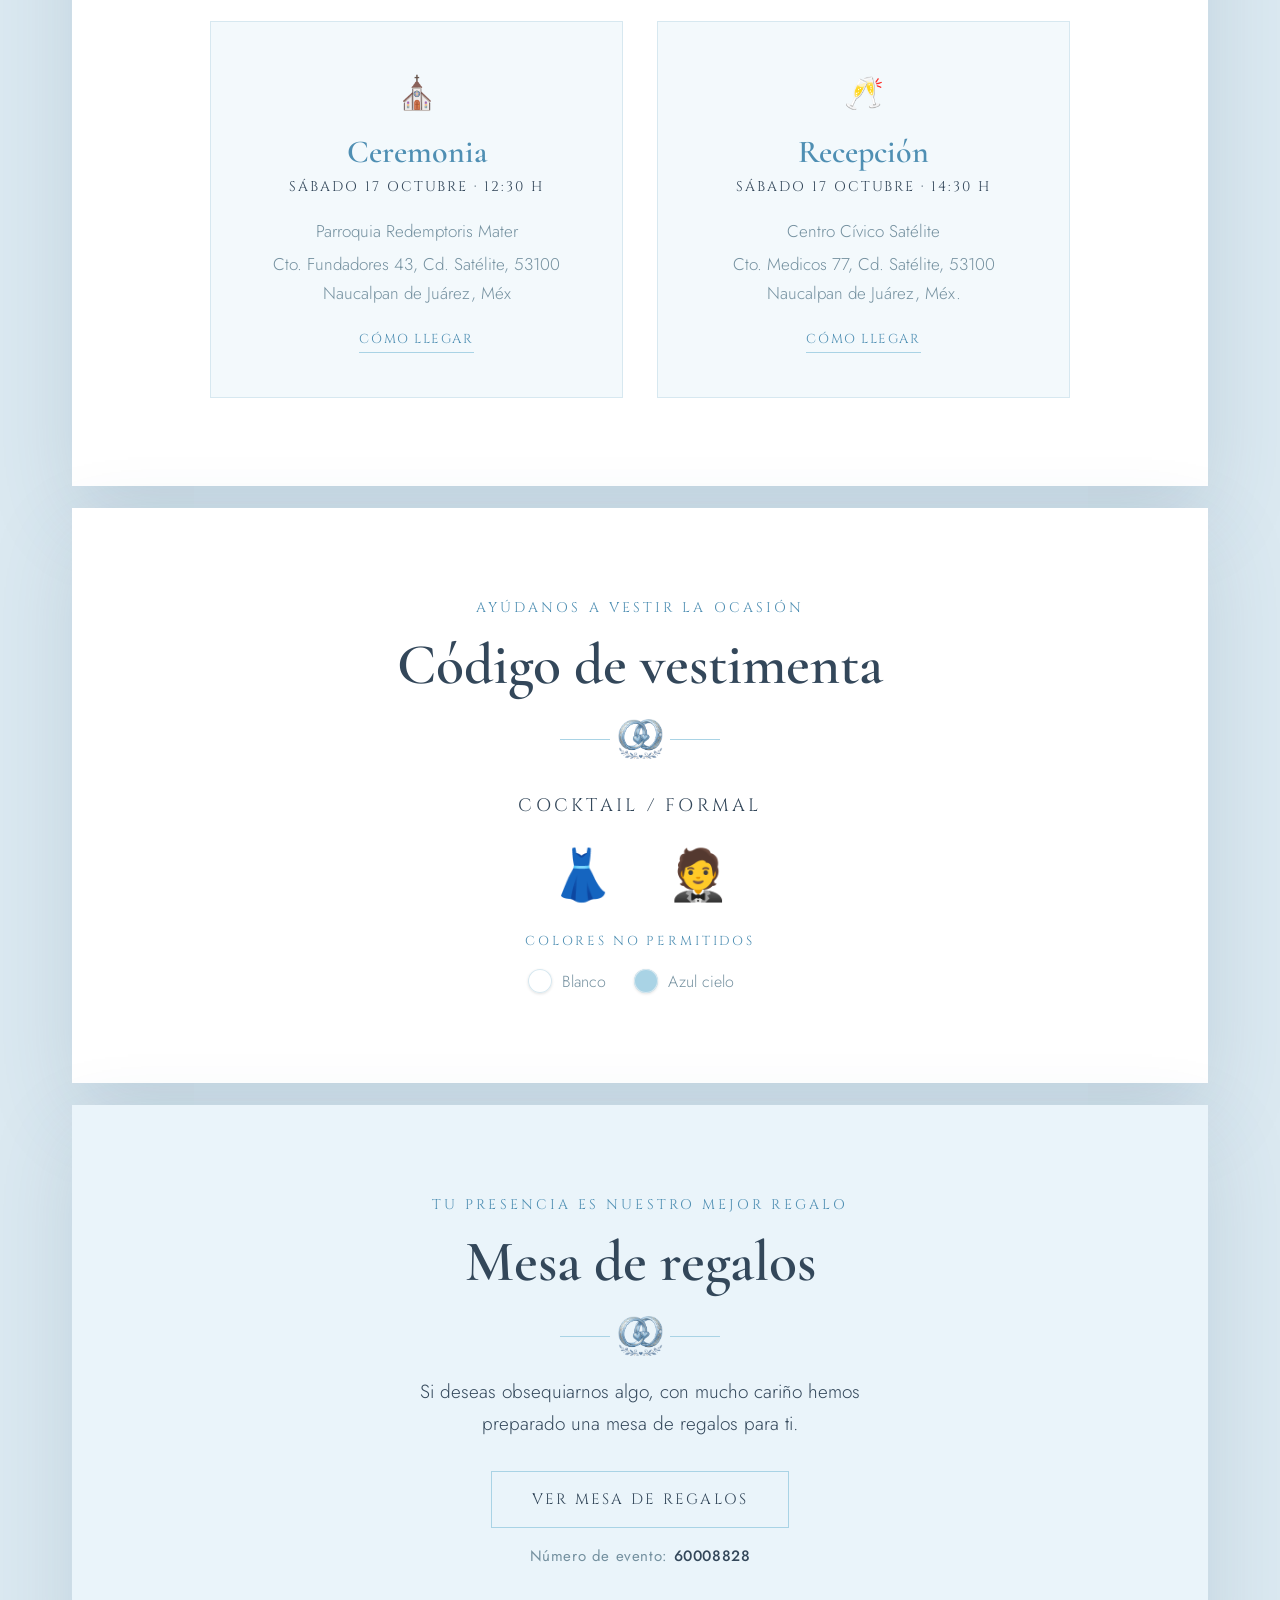
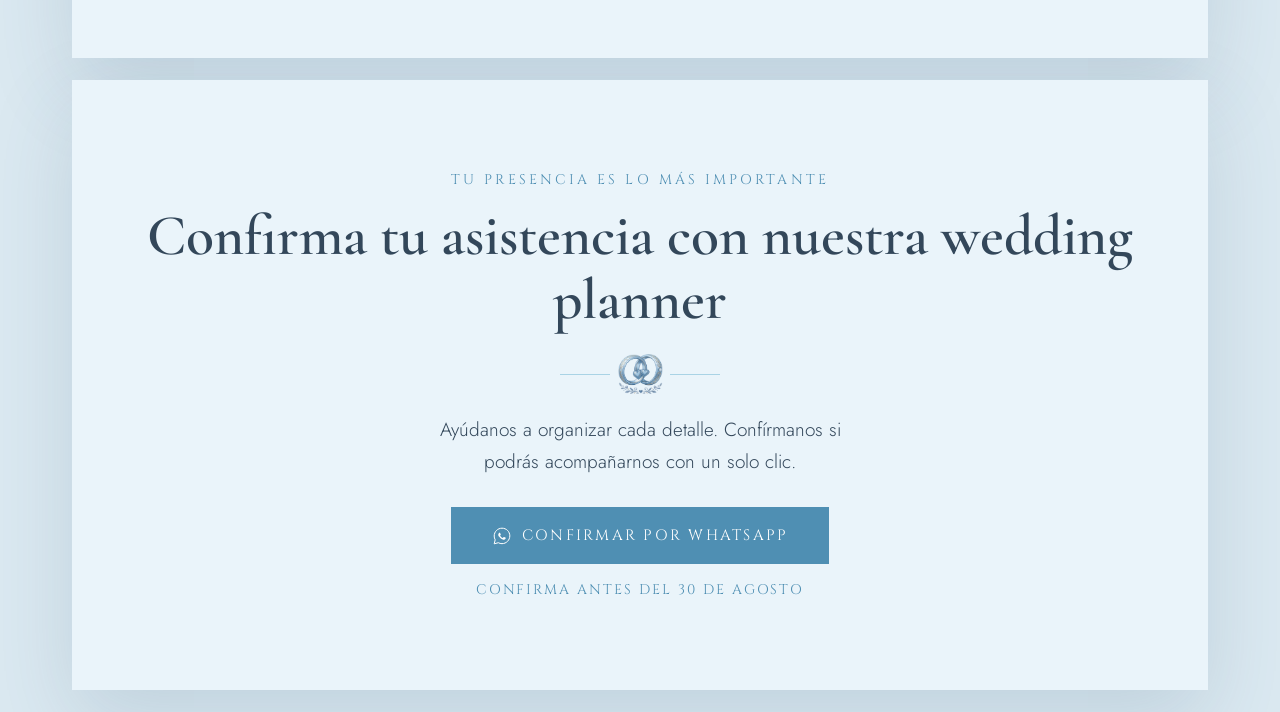
==== commit 4ef4fdc6: "update: final version" ====
--- a/index.html
+++ b/index.html
@@ -48,7 +48,8 @@
     <div class="reveal">
       <div class="hero-eyebrow caps">💍 ¡Nos casamos!</div>
       <!-- ✏️ Nombres / título -->
-      <h1>Leticia <em>&</em><br>Fidel</h1>
+      <!-- <h1><em>Leticia & Fidel</em></h1> -->
+       <h1><em>Leticia<br class="mobile-break"> &<br class="mobile-break"> Fidel</em></h1>
       <p class="sub">Con mucha alegría queremos compartir contigo el día
         en que uniremos nuestras vidas. Acompáñanos a celebrar el comienzo
         de nuestra historia juntos.</p>
@@ -83,8 +84,9 @@
   <!-- ======= PADRES Y PADRINOS ======= -->
   <section class="block padres-wrap reveal" id="padres">
     <div class="reveal">
-      <div class="eyebrow caps">En compañía de Dios y nuestros padres:</div>
-      <div class="flourish"></div>
+      <div class="eyebrow caps"><h3>En compañía de Dios y nuestros padres:</h3></div>
+      
+      <br>
     </div>
 
     <div class="padres-monogram">
@@ -95,16 +97,19 @@
 
     <div class="padres-grid">
       <div class="padres-col reveal">
+        <br>
         <div class="padres-label caps">Padres de la novia</div>
         <p class="padres-name">Victor Balderrábano Hernández</p>
         <p class="padres-name">Guillermina Aguilar Guerrero</p>
       </div>
       <div class="padres-col reveal">
+        <br>
         <div class="padres-label caps">Padres del novio</div>
         <p class="padres-name">Fidel Martínez García</p>
         <p class="padres-name">María Guadalupe Marín Cruz</p>
       </div>
       <div class="padres-col reveal">
+        <br>
         <div class="padres-label caps">Padrinos</div>
         <p class="padres-name">Rosa Martínez García</p>
         <p class="padres-name">Jorge Arturo Briones Arista</p>
--- a/estilos.css
+++ b/estilos.css
@@ -34,7 +34,7 @@
   .sprig svg{display:block;width:100%;height:100%}
 
   /* ---------- monograma (logo real, en tonos azules) ---------- */
-  .monogram-img{display:block;width:100%;height:100%;object-fit:contain;transform:scale(1.8);}
+  .monogram-img{display:block;width:100%;height:100%;object-fit:contain;transform:scale(2.0);}
   /* ---------- nav ---------- */
   nav{
     display:flex;align-items:center;justify-content:space-between;
@@ -56,13 +56,14 @@
 
   /* ---------- hero ---------- */
   .hero{position:relative;display:grid;grid-template-columns:1.05fr .95fr;
-    gap:30px;align-items:center;padding:20px 48px 70px}
+  gap:30px;align-items:center;padding:20px 48px 70px;text-align:center}
   .hero-eyebrow{color:var(--gold);font-size:17px;margin-bottom:22px}
   .hero h1{font-family:'Playfair Display',serif;font-weight:700;
     font-size:clamp(55px,7vw,107px);color:var(--gold);
     letter-spacing:.01em;text-transform:uppercase}
+  .mobile-break{display:none;}
   .hero h1 em{font-family:'Parisienne',cursive;font-style:normal;font-weight:400;
-    text-transform:none;color:var(--ink);font-size:.62em;padding:0 .08em;vertical-align:.03em;
+    text-transform:none;color:var(--ink);font-size:1.62em;padding:0 .08em;vertical-align:.03em;
     display:inline-block}
   .hero p.sub{margin:26px 0 6px;color:var(--muted);max-width:400px;font-weight:300}
   .btn{
@@ -110,14 +111,20 @@
   /* ---------- secciones interiores ---------- */
   section.block{padding:88px 48px;position:relative}
   .eyebrow{color:var(--gold);font-size:14px;text-align:center;margin-bottom:14px}
-  .block > h2{font-size:clamp(36px,4.5vw,58px);text-align:center;color:var(--ink);margin-bottom:8px}
-  .flourish{width:120px;height:1px;background:var(--gold-light);margin:22px auto 0;position:relative}
-  .flourish::before{content:"";position:absolute;left:50%;top:50%;
-    width:64px;height:40px;transform:translate(-50%,-50%);
-    background-color:var(--card);
-    background-image:url('anillos-divisor.png');
-    background-repeat:no-repeat;background-position:center;background-size:42px auto}
-
+  .block h2{font-size:clamp(36px,4.5vw,58px);text-align:center;color:var(--ink);margin-bottom:8px}
+  .flourish{
+  width:160px;height:40px;margin:22px auto 0;position:relative;
+  background-image:url('anillos-divisor.png');
+  background-repeat:no-repeat;background-position:center;
+  background-size:45px auto;
+}
+.flourish::before,
+.flourish::after{
+  content:"";position:absolute;top:50%;width:50px;height:1px;
+  background:var(--gold-light);
+}
+.flourish::before{left:0;}
+.flourish::after{right:0;}
   /* countdown */
   .count-wrap{background:var(--cream)}
   .count{display:flex;justify-content:center;gap:clamp(18px,5vw,64px);margin-top:34px;flex-wrap:wrap}
@@ -228,4 +235,5 @@
     .dresscode-icons{gap:36px}
     nav{padding:24px}
     .hero,section.block,footer{padding-left:24px;padding-right:24px}
-  }
+    .mobile-break{display:block;}
+  }
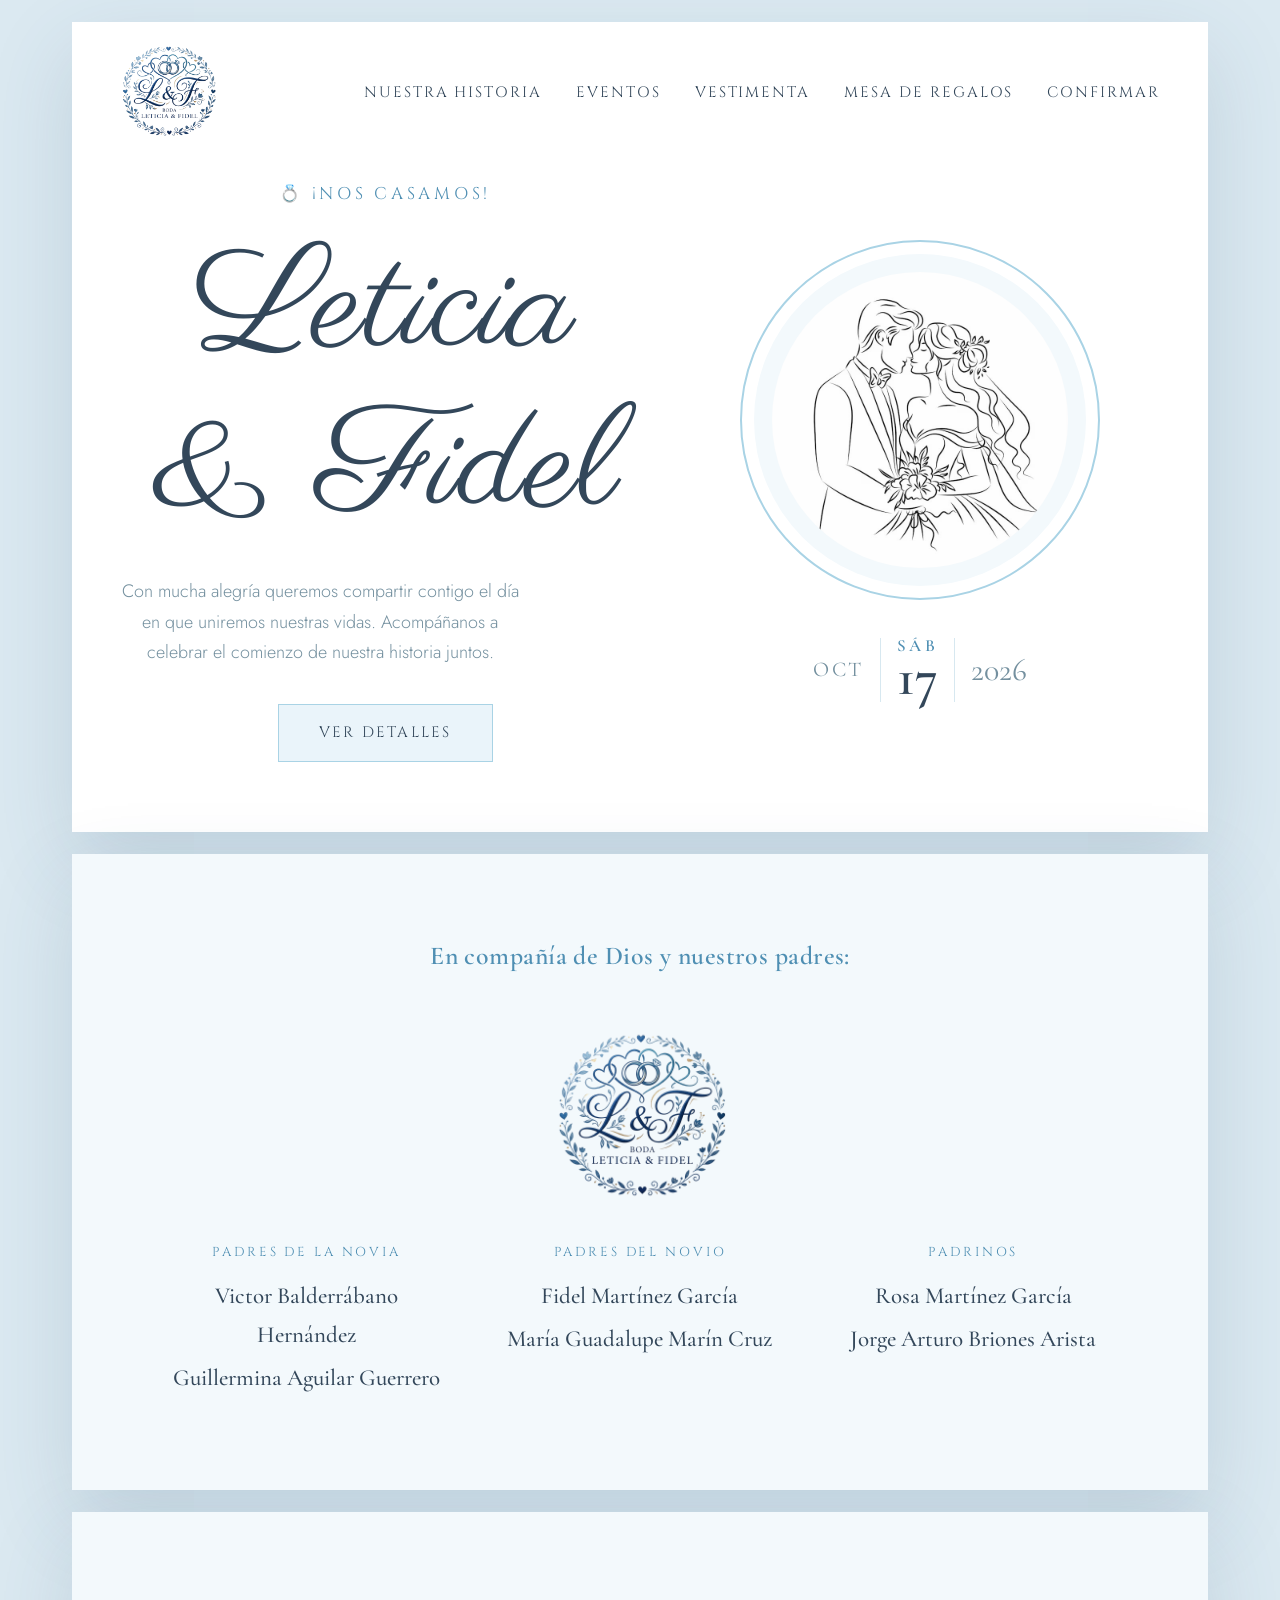
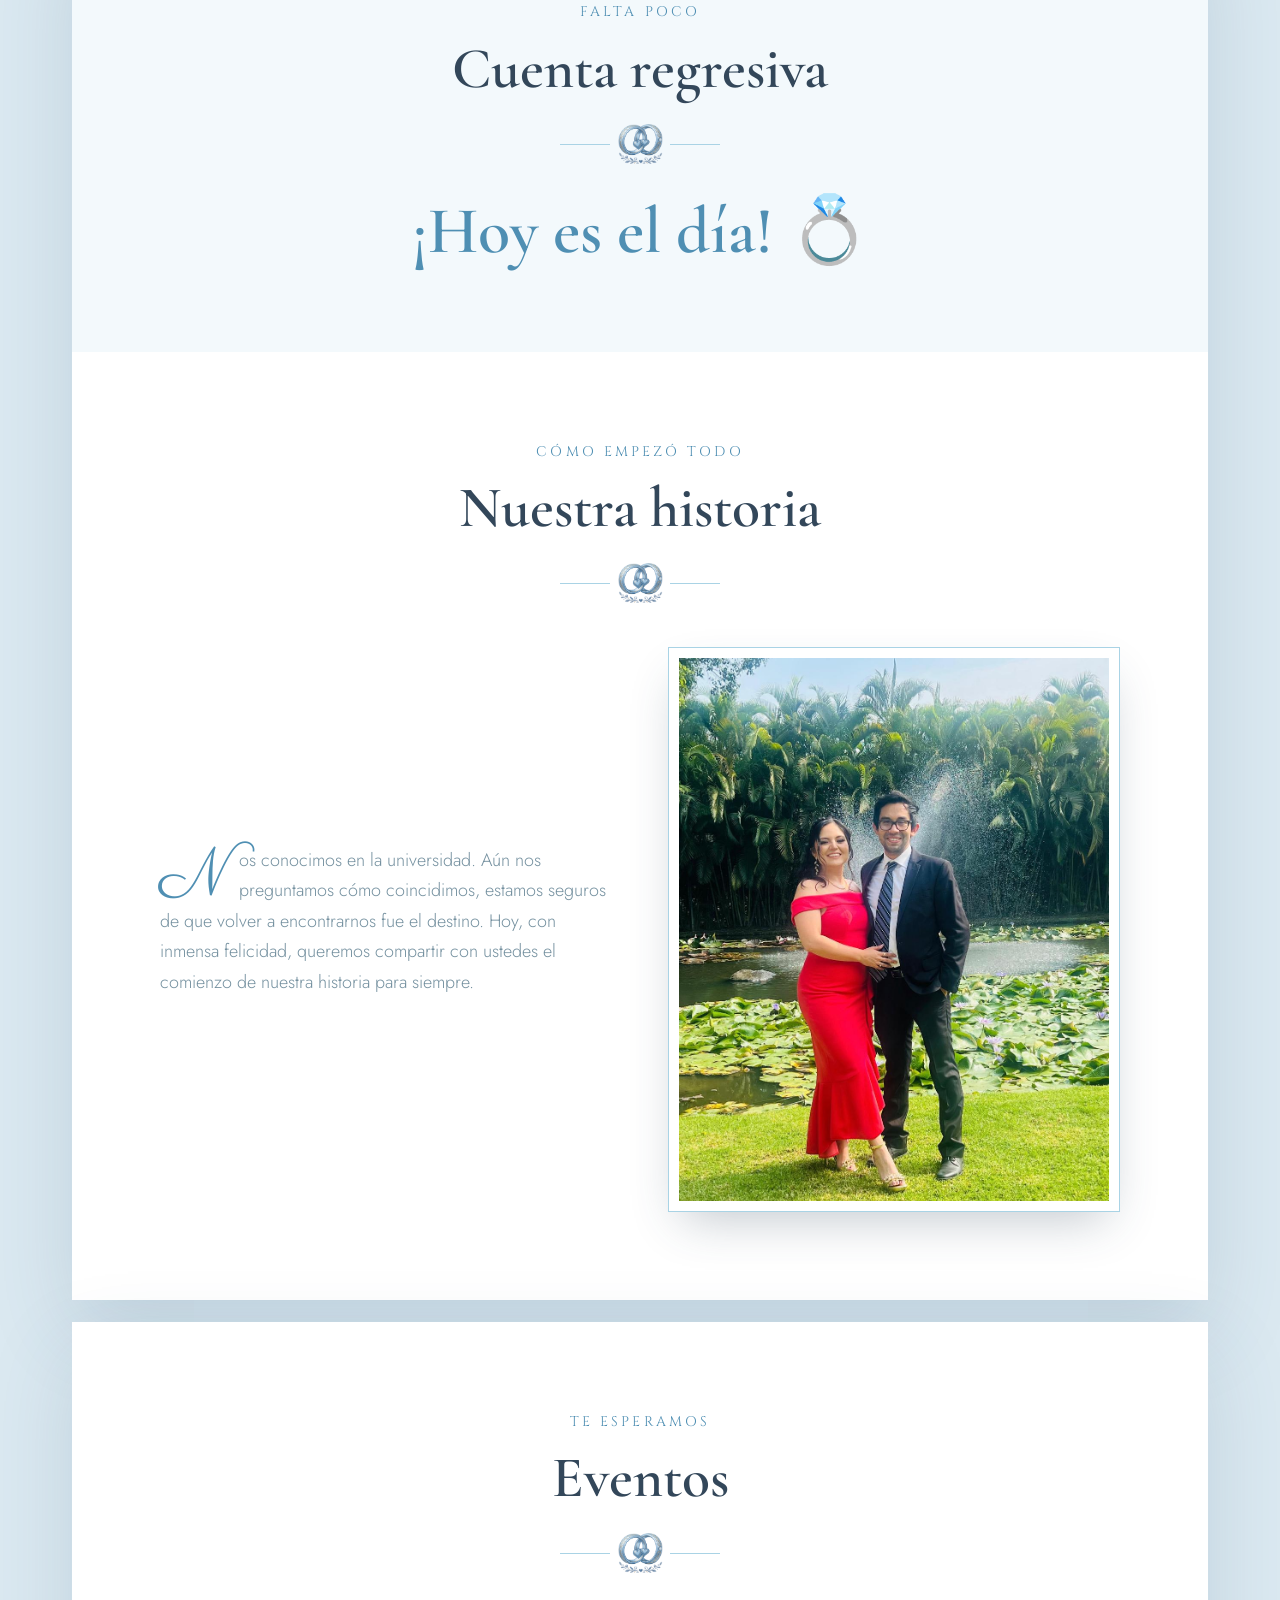
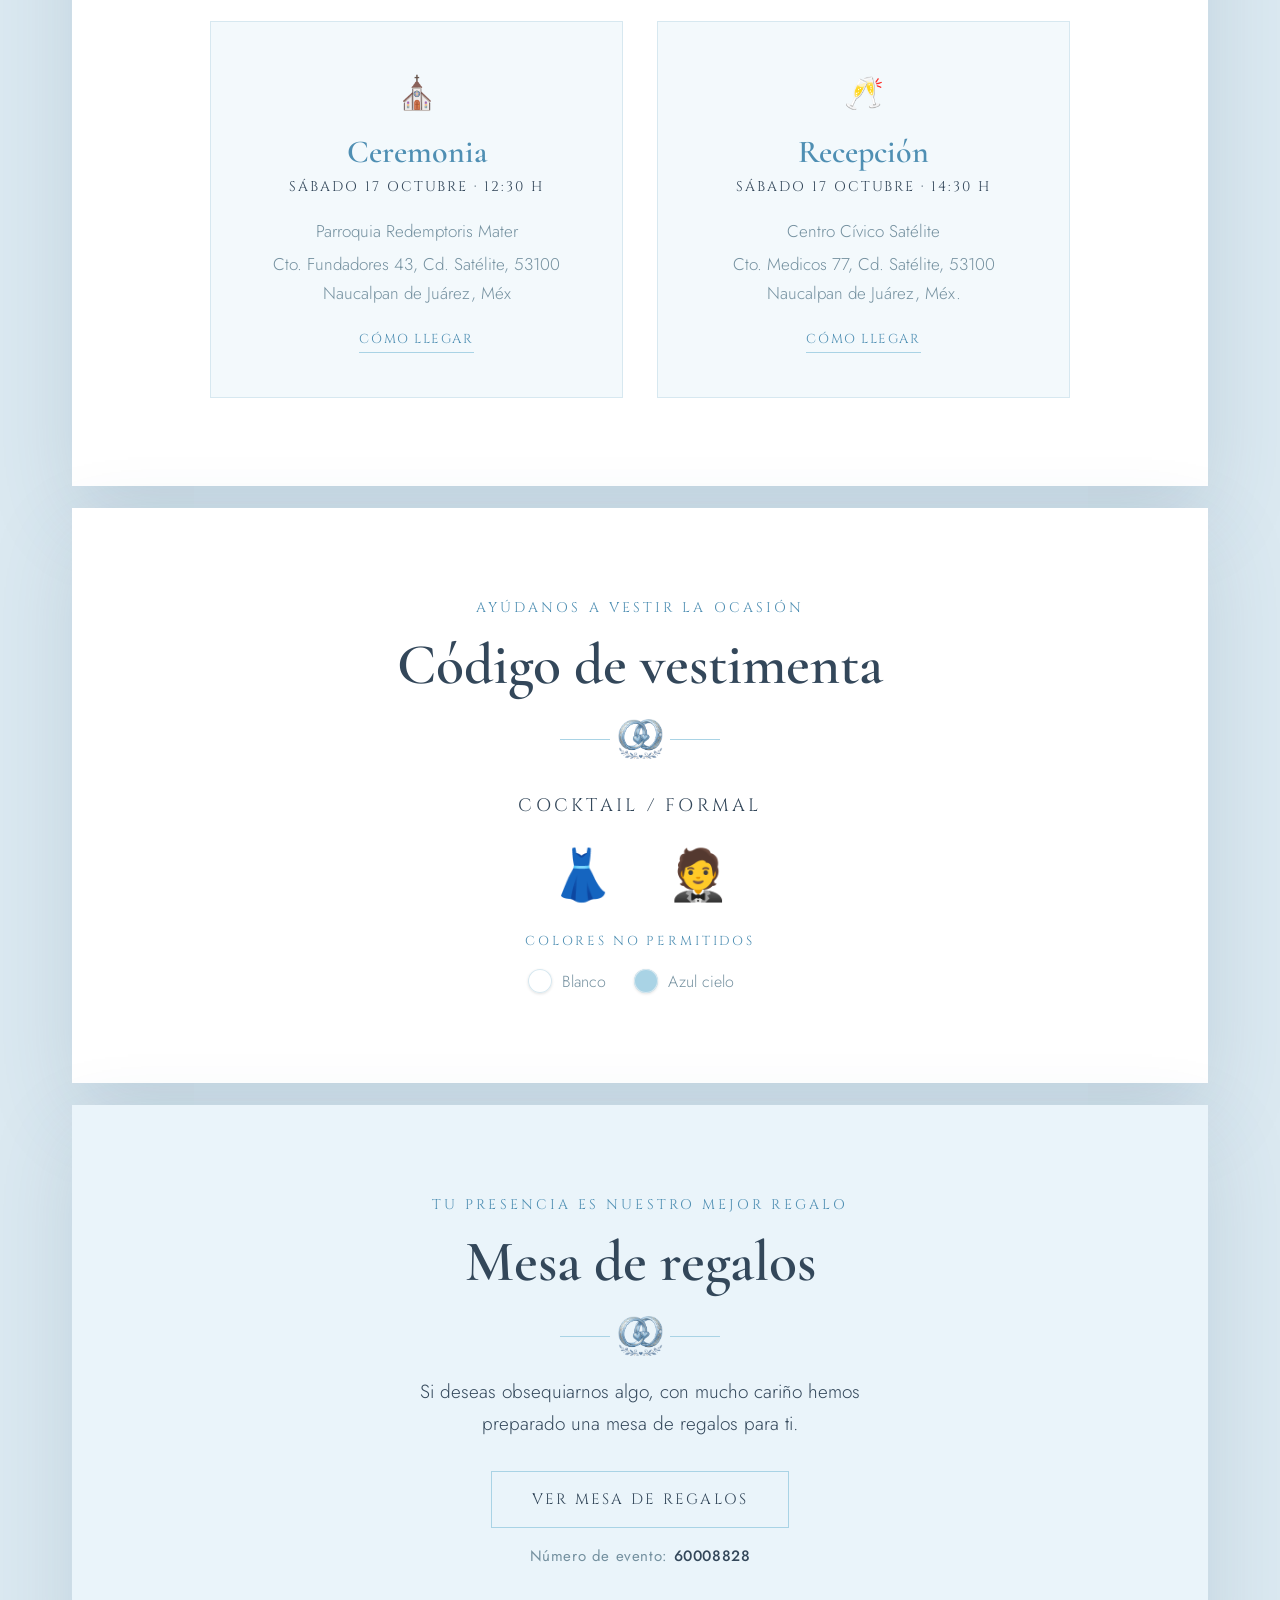
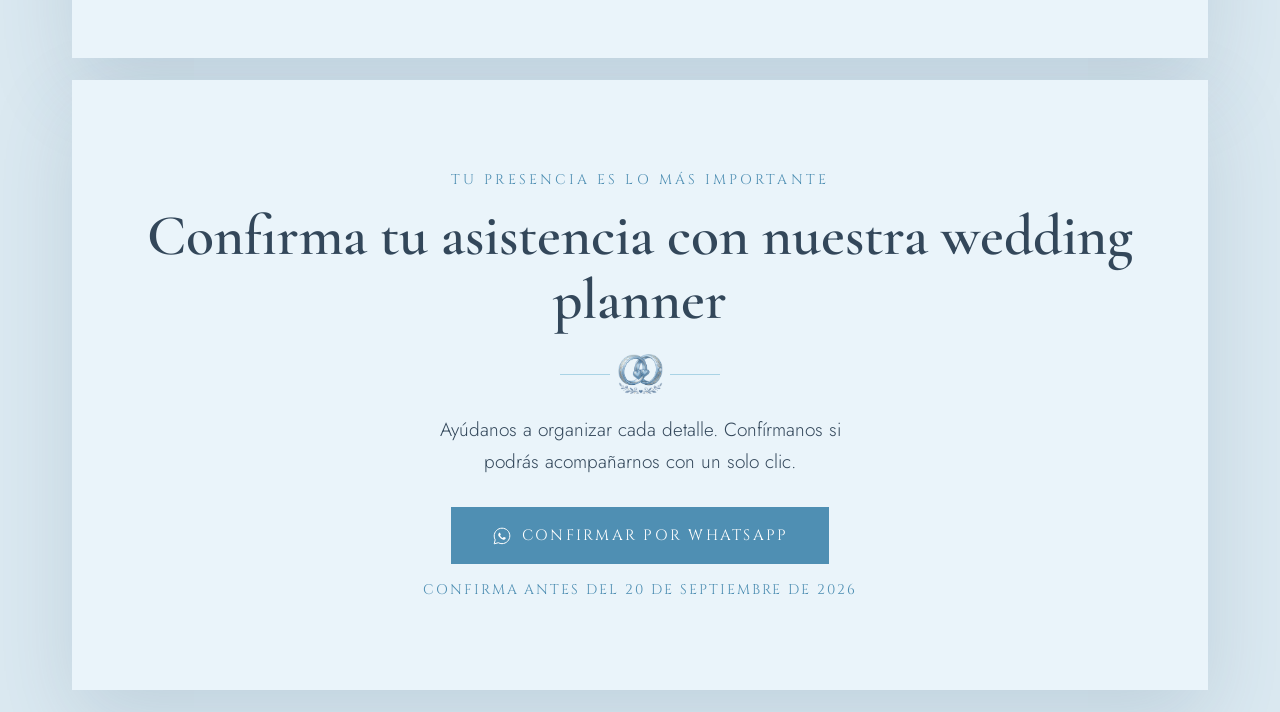
==== commit d2d96921: "Update: fecha" ====
--- a/index.html
+++ b/index.html
@@ -245,7 +245,7 @@
        target="_blank" rel="noopener">
        <svg class="wa-icon" viewBox="0 0 32 32" aria-hidden="true"><use href="#wa-mark"/></svg>
        Confirmar por WhatsApp</a>
-    <div class="deadline">Confirma antes del 30 de agosto</div>
+    <div class="deadline">Confirma antes del 20 de septiembre de 2026</div>
   </section>
 
 
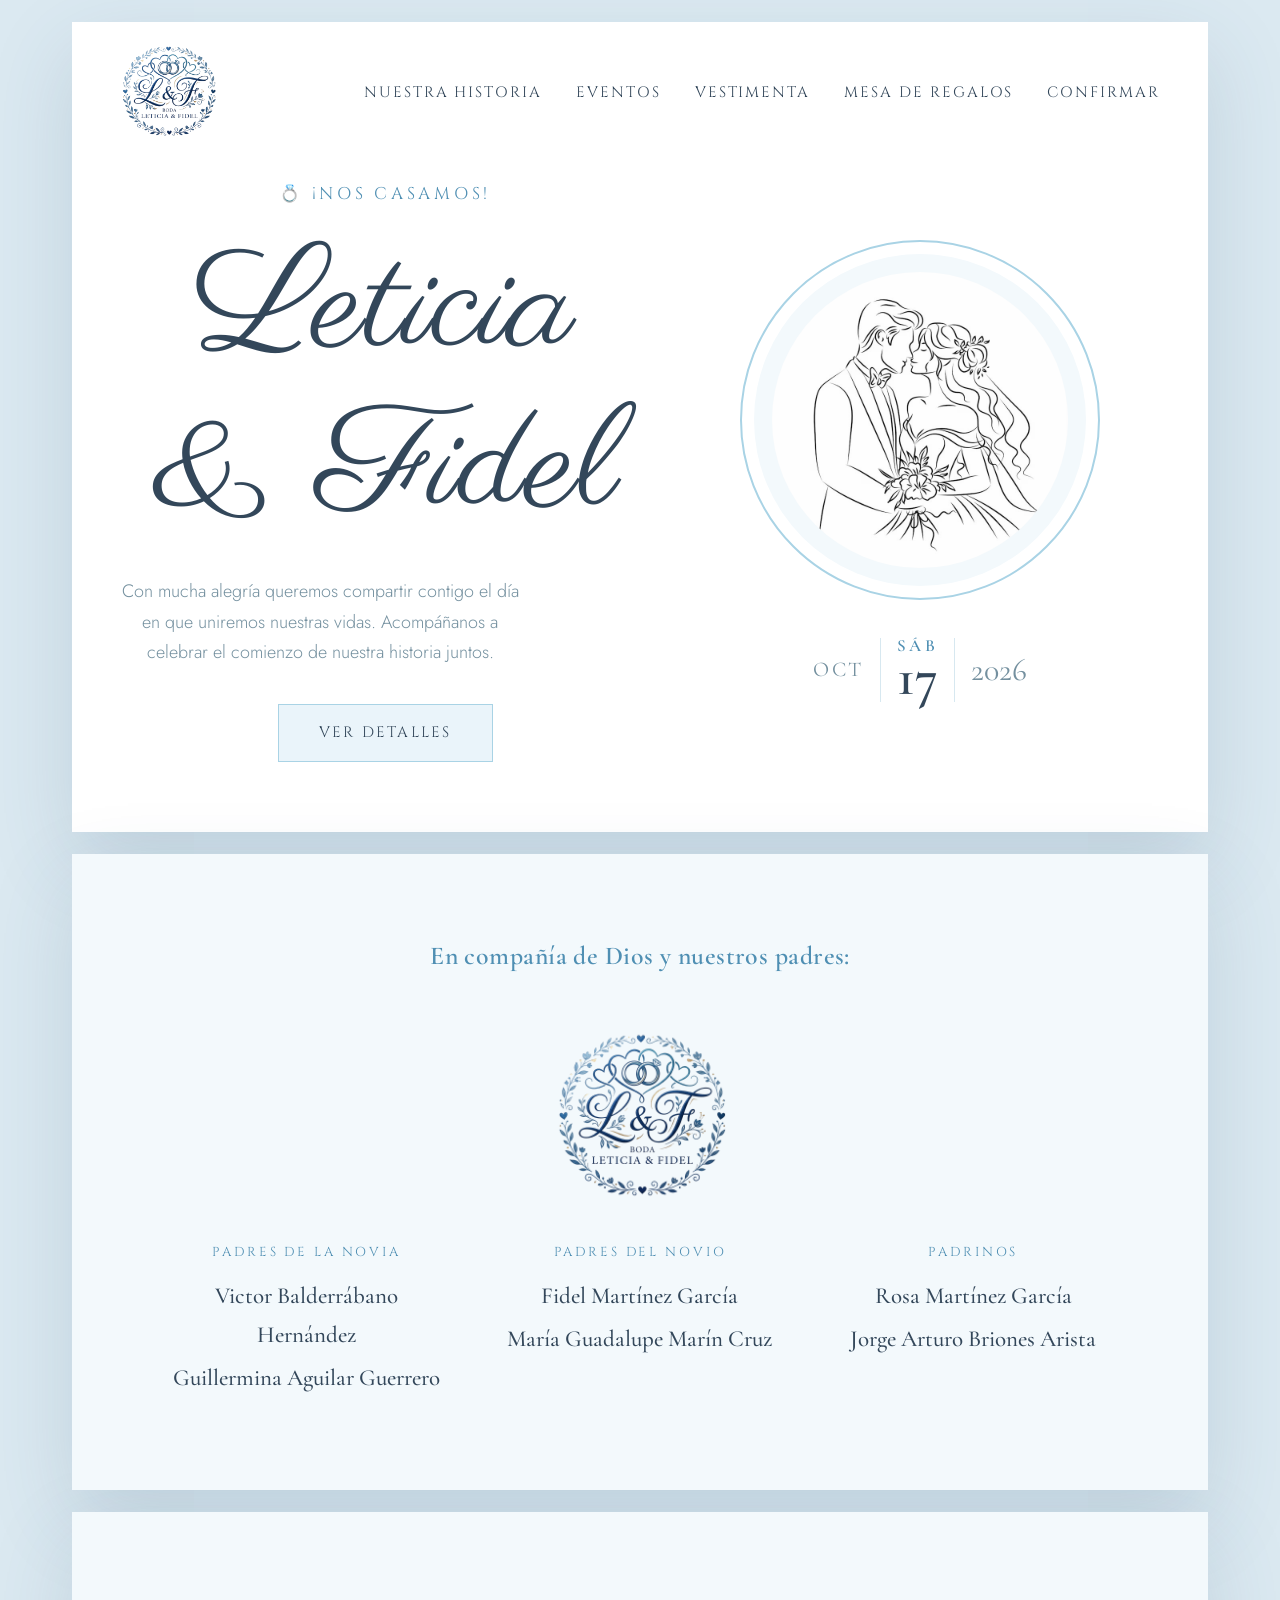
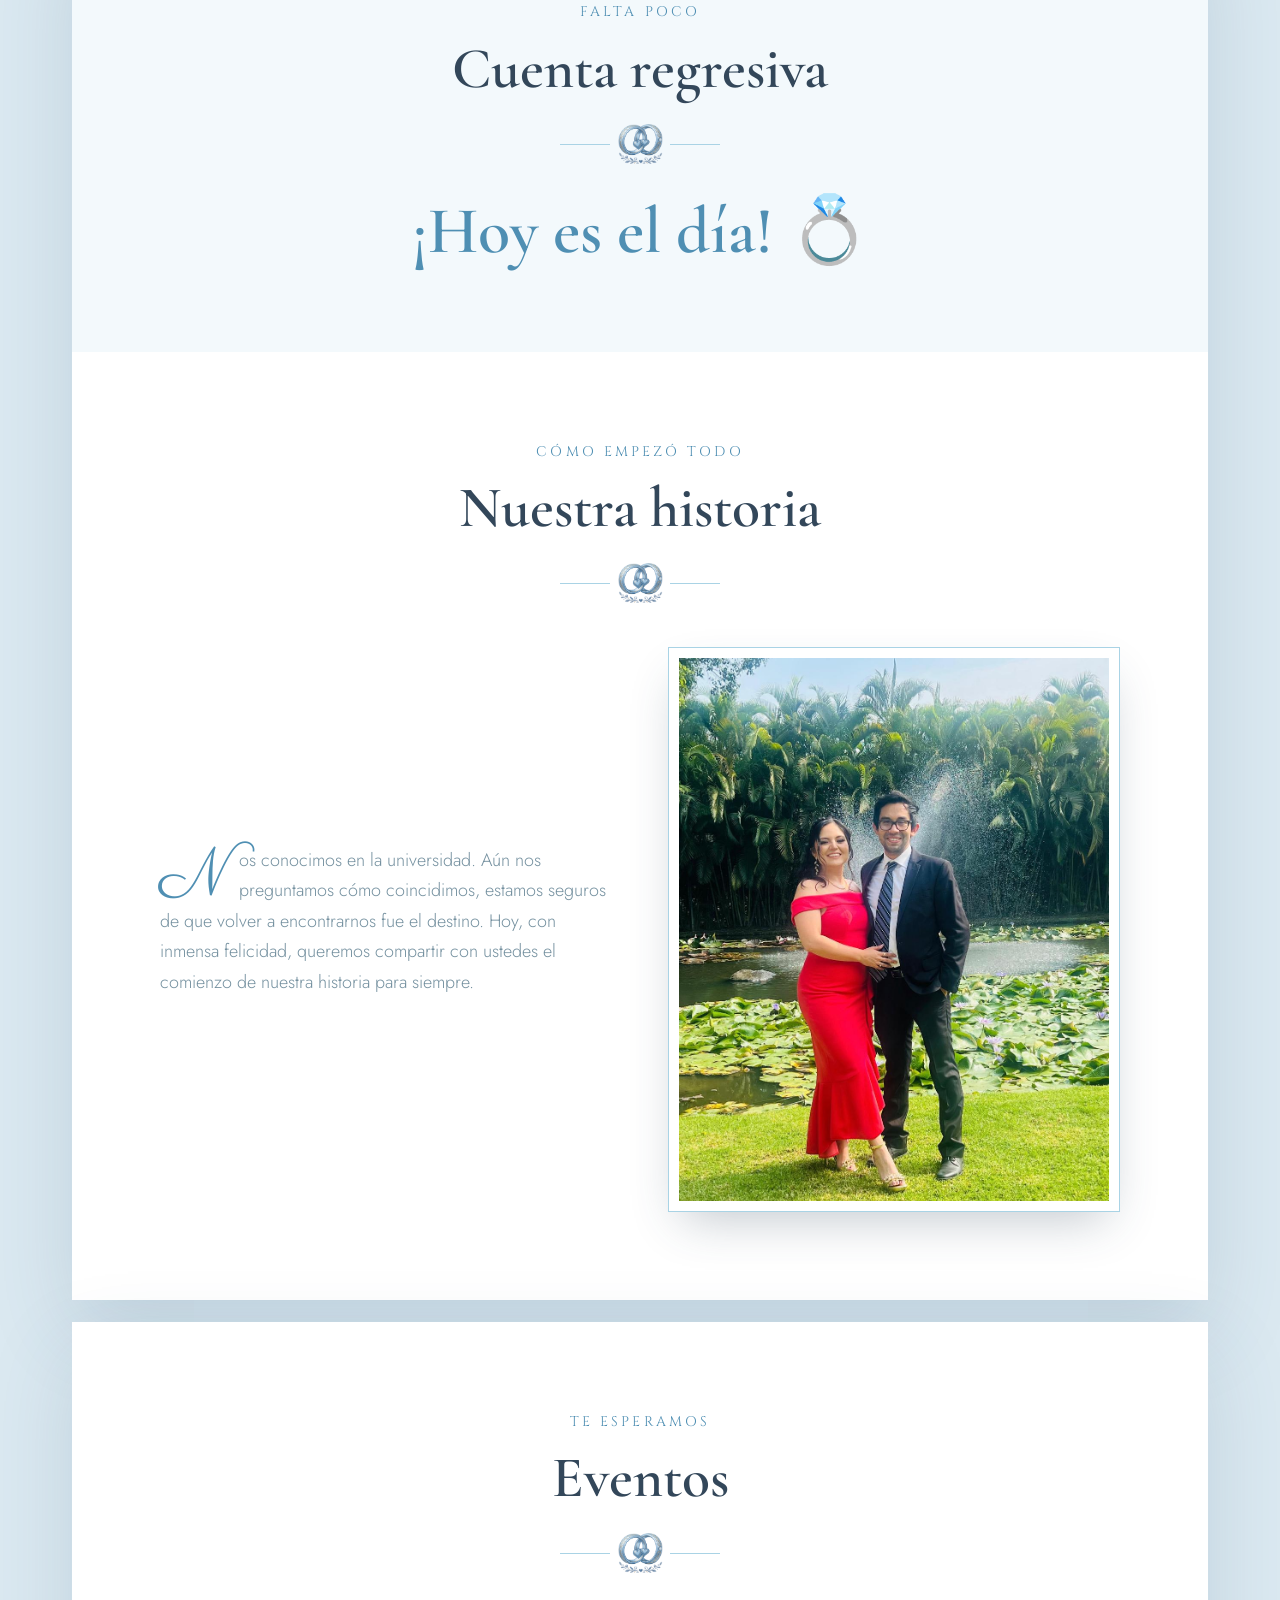
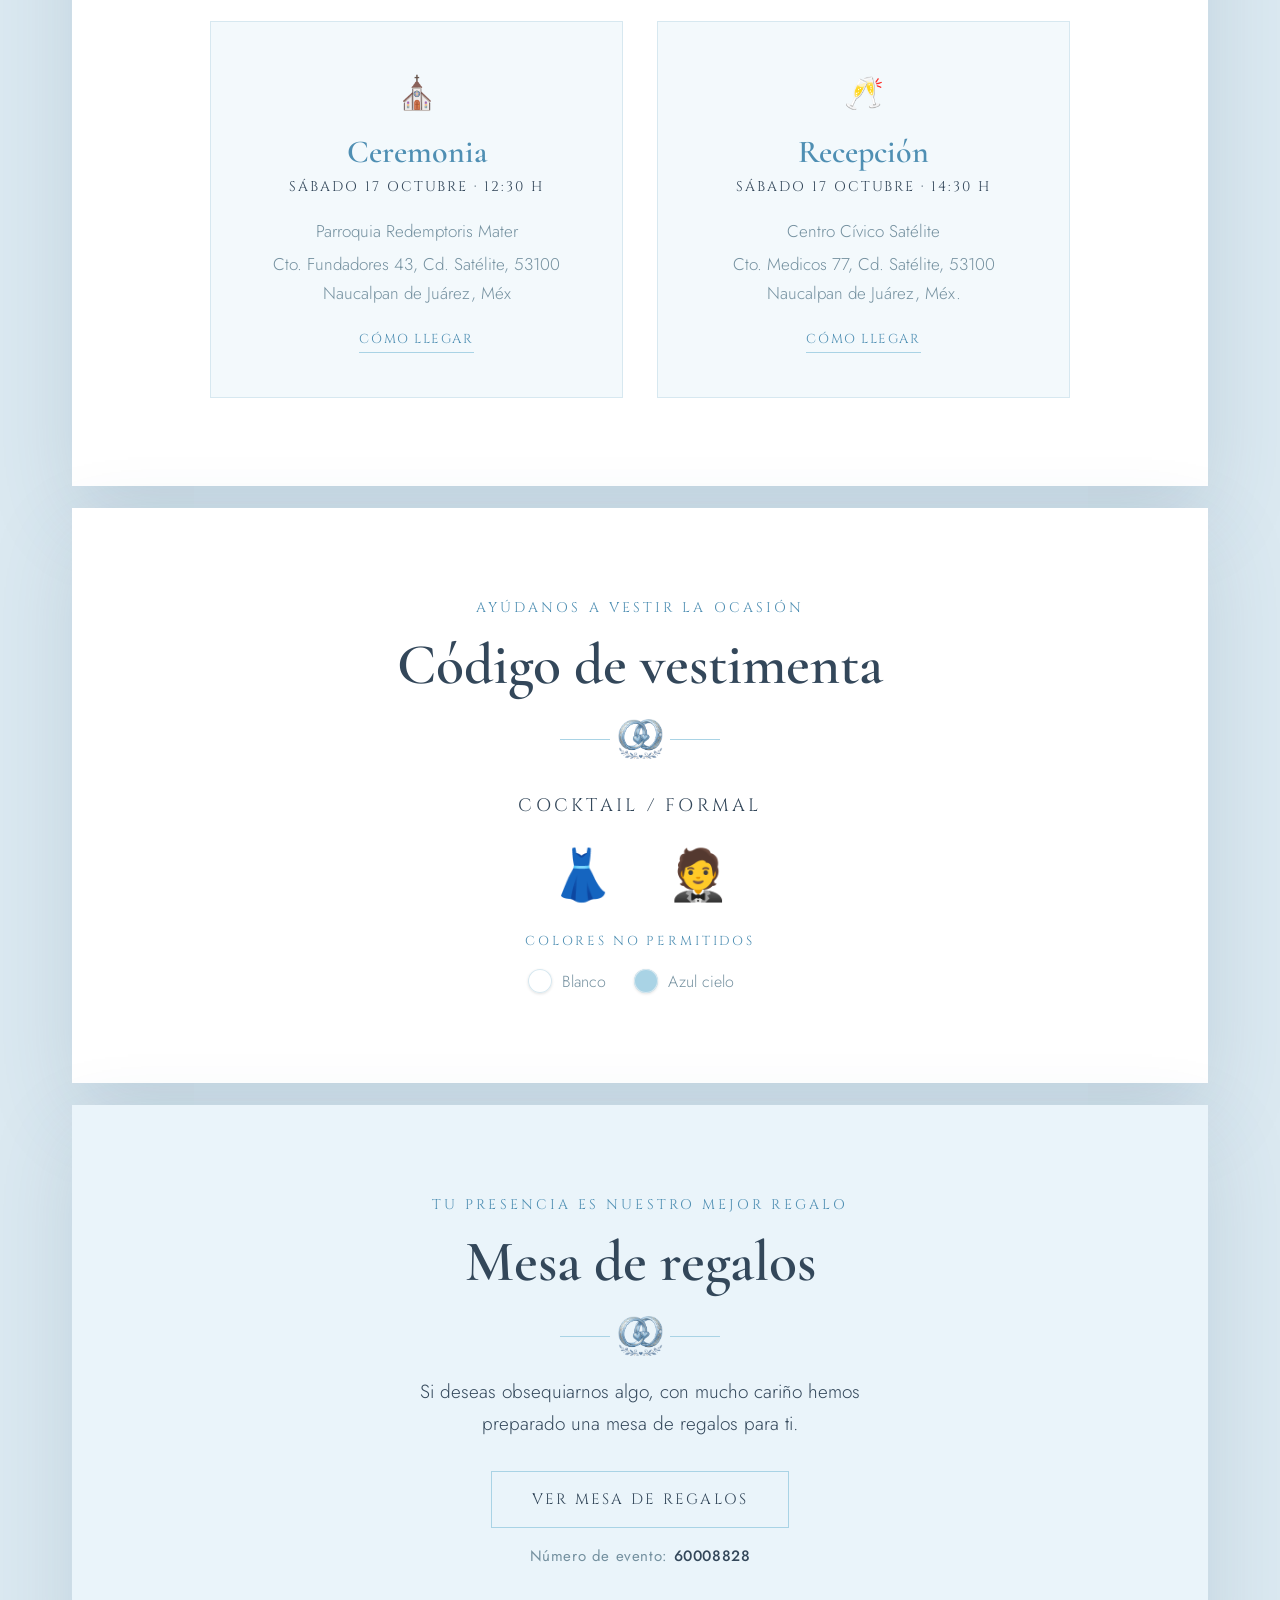
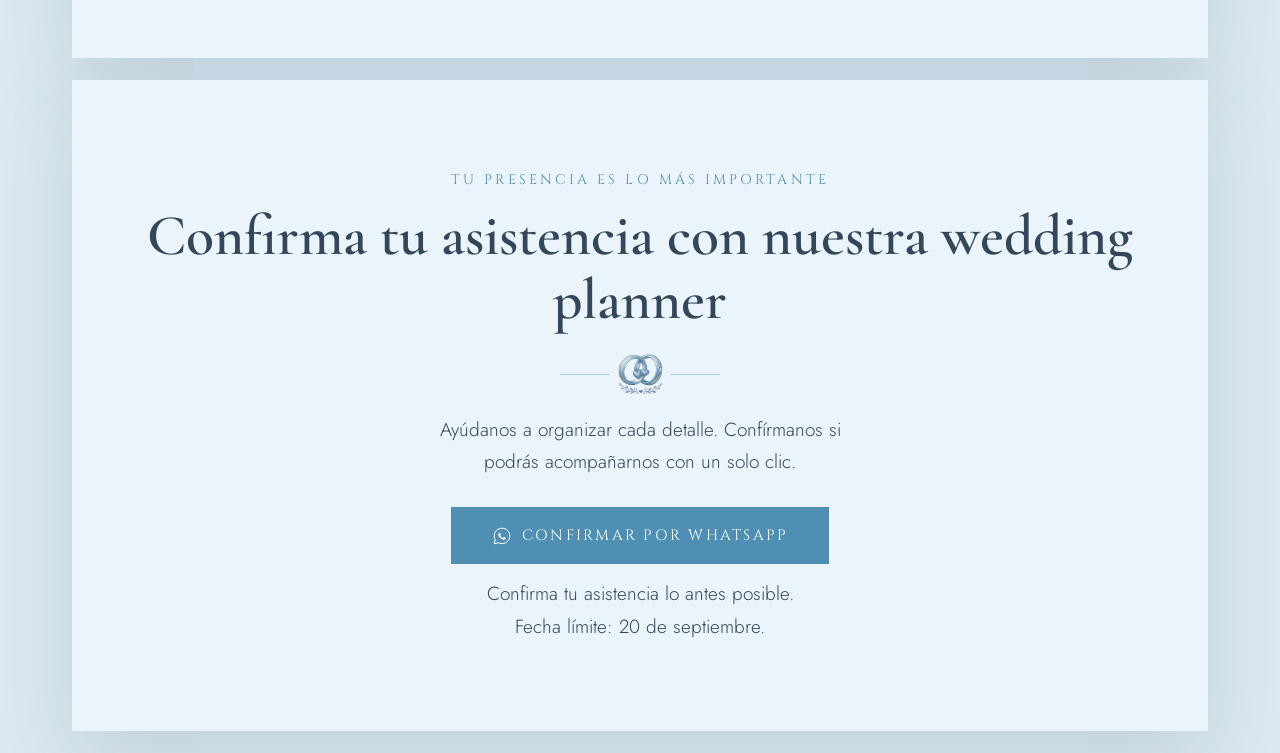
==== commit 4148b79f: "detalles finales invite" ====
--- a/index.html
+++ b/index.html
@@ -245,7 +245,8 @@
        target="_blank" rel="noopener">
        <svg class="wa-icon" viewBox="0 0 32 32" aria-hidden="true"><use href="#wa-mark"/></svg>
        Confirmar por WhatsApp</a>
-    <div class="deadline">Confirma antes del 20 de septiembre de 2026</div>
+    <div class="deadline">Confirma tu asistencia lo antes posible.<br>
+      Fecha límite: 20 de septiembre.</div>
   </section>
 
 
@@ -293,17 +294,55 @@
   const tpl = document.getElementById('sprig-tpl').content;
   document.querySelectorAll('.sprig').forEach(el=>el.appendChild(tpl.cloneNode(true)));
 
-  // ===== PERSONALIZACIÓN POR ENLACE =====
-  // Lee ?para=Familia+García&pases=4 del enlace y llena la invitación
+  // ===== PERSONALIZACIÓN POR ENLACE (segura, con token único por invitado) =====
+  // Cada invitado tiene su propio enlace: ?i=TOKEN (generado desde el Excel).
+  // El TOKEN trae Tipo+Invitado+Cantidad codificados + un checksum que evita que
+  // se adivinen o se editen enlaces a mano. Si el token no viene o no es válido,
+  // se muestra el mensaje genérico de siempre.
   const WA_NUMERO = '525564503861'; // ✏️ tu WhatsApp (código de país + número, sin + ni espacios)
+  const LINK_SECRET = 'LF-Boda17Oct2026#'; // ✏️ debe ser IDÉNTICO al usado al generar los enlaces
+  const TIPO_MAP = { F: 'Familia', A: 'Amig@' }; // ✏️ agrega aquí más tipos si usas otros
+
+  function fnv1a(str){
+    let h = 0x811c9dc5;
+    const bytes = new TextEncoder().encode(str);
+    for(let i=0;i<bytes.length;i++){
+      h ^= bytes[i];
+      h = Math.imul(h, 0x01000193);
+    }
+    return (h >>> 0).toString(16).padStart(8,'0');
+  }
+  function b64urlDecode(str){
+    str = str.replace(/-/g,'+').replace(/_/g,'/');
+    while(str.length % 4) str += '=';
+    const bin = atob(str);
+    const bytes = new Uint8Array(bin.length);
+    for(let i=0;i<bin.length;i++) bytes[i] = bin.charCodeAt(i);
+    return new TextDecoder().decode(bytes);
+  }
+  function decodeGuestToken(token){
+    const dot = token.lastIndexOf('.');
+    if(dot < 0) return null;
+    const b64 = token.slice(0, dot), checksum = token.slice(dot+1);
+    let payload;
+    try{ payload = b64urlDecode(b64); } catch(e){ return null; }
+    const expected = fnv1a(payload + LINK_SECRET).slice(0,6);
+    if(expected !== checksum) return null; // token inválido / alterado
+    const [code, invitado, cantidad] = payload.split('|');
+    const etiqueta = (TIPO_MAP[code] || code) + ' ' + invitado;
+    return { etiqueta, cantidad };
+  }
+
   const params = new URLSearchParams(location.search);
-  const para  = params.get('para');   // nombre de la familia / invitado
-  const pases = params.get('pases');  // número de pases
+  const tokenParam = params.get('i');
+  const guest = tokenParam ? decodeGuestToken(tokenParam) : null;
+  const para  = guest ? guest.etiqueta : null;
+  const pases = guest ? guest.cantidad : null;
 
   if(para){
     document.getElementById('guestName').textContent = para;
   }else{
-    // si el enlace no trae datos, ocultamos la dedicatoria
+    // sin enlace personalizado (o token inválido): ocultamos la dedicatoria
     document.getElementById('dedication').style.display = 'none';
   }
   if(pases){
@@ -315,7 +354,7 @@
   // Arma el mensaje de WhatsApp ya personalizado
   const quien = para ? (' de parte de ' + para) : '';
   const paseText = pases ? (' y confirmo ' + pases + ' asiento' + (pases === '1' ? '' : 's')) : '';
-  const msg = '¡Hola! Confirmo mi asistencia a la boda de Leticia y Fidel' + quien + paseText + ' 🤍';
+  const msg = '¡Hola! Confirmo la asistencia para la boda de Leticia y Fidel' + quien + paseText + ' 🤍';
   document.getElementById('waBtn').href =
     'https://wa.me/' + WA_NUMERO + '?text=' + encodeURIComponent(msg);
 
--- a/estilos.css
+++ b/estilos.css
@@ -191,8 +191,7 @@
   /* rsvp */
   .rsvp-wrap{background:var(--sage-soft);text-align:center}
   .rsvp-wrap p.lead{max-width:460px;margin:20px auto 0;color:var(--ink);font-weight:300;font-size:19px}
-  .rsvp-wrap .deadline{color:var(--gold);font-family:'Cinzel',serif;font-size:14px;
-    letter-spacing:.14em;text-transform:uppercase;margin-top:14px}
+  .rsvp-wrap .deadline{color:var(--ink);font-size:19px;margin-top:14px;font-weight:300}
   .btn-wa{background:var(--gold);color:#fff;border-color:var(--gold);margin-top:28px}
   .btn-wa:hover{background:var(--ink);border-color:var(--ink)}
 
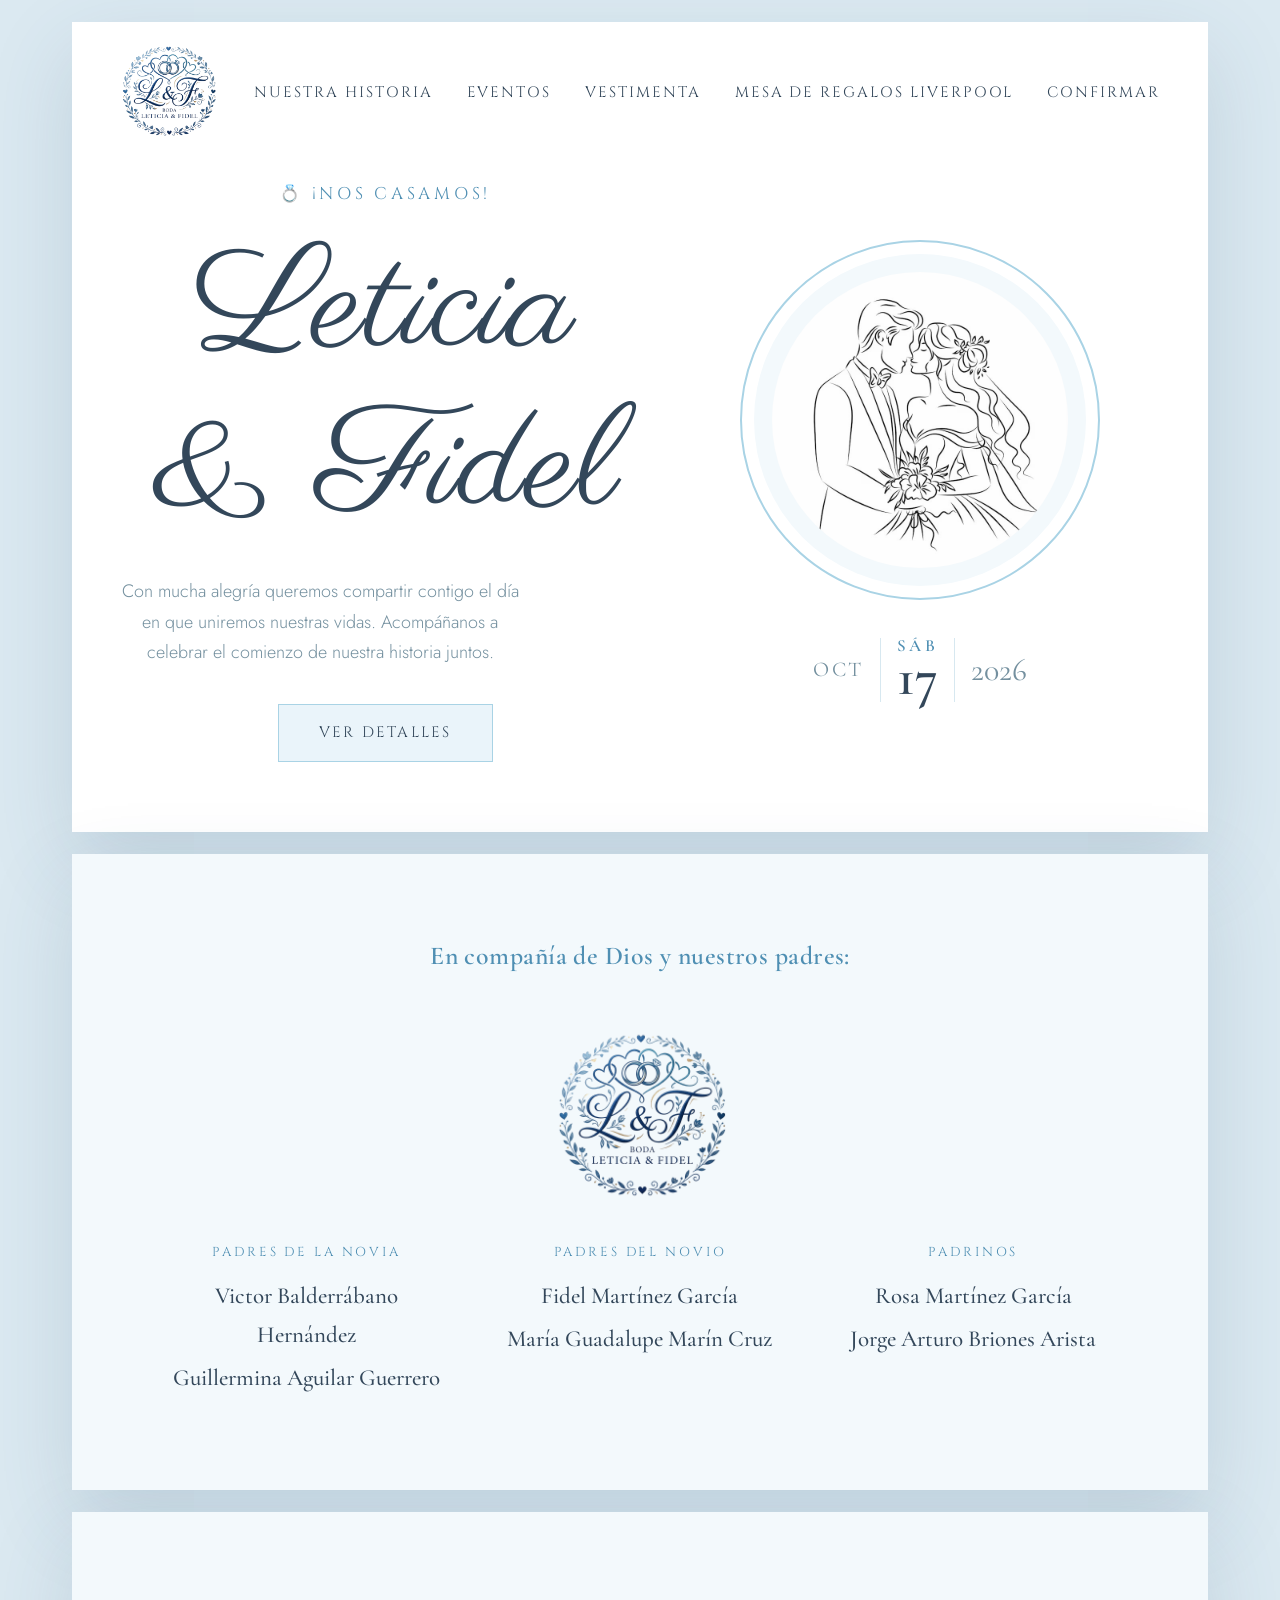
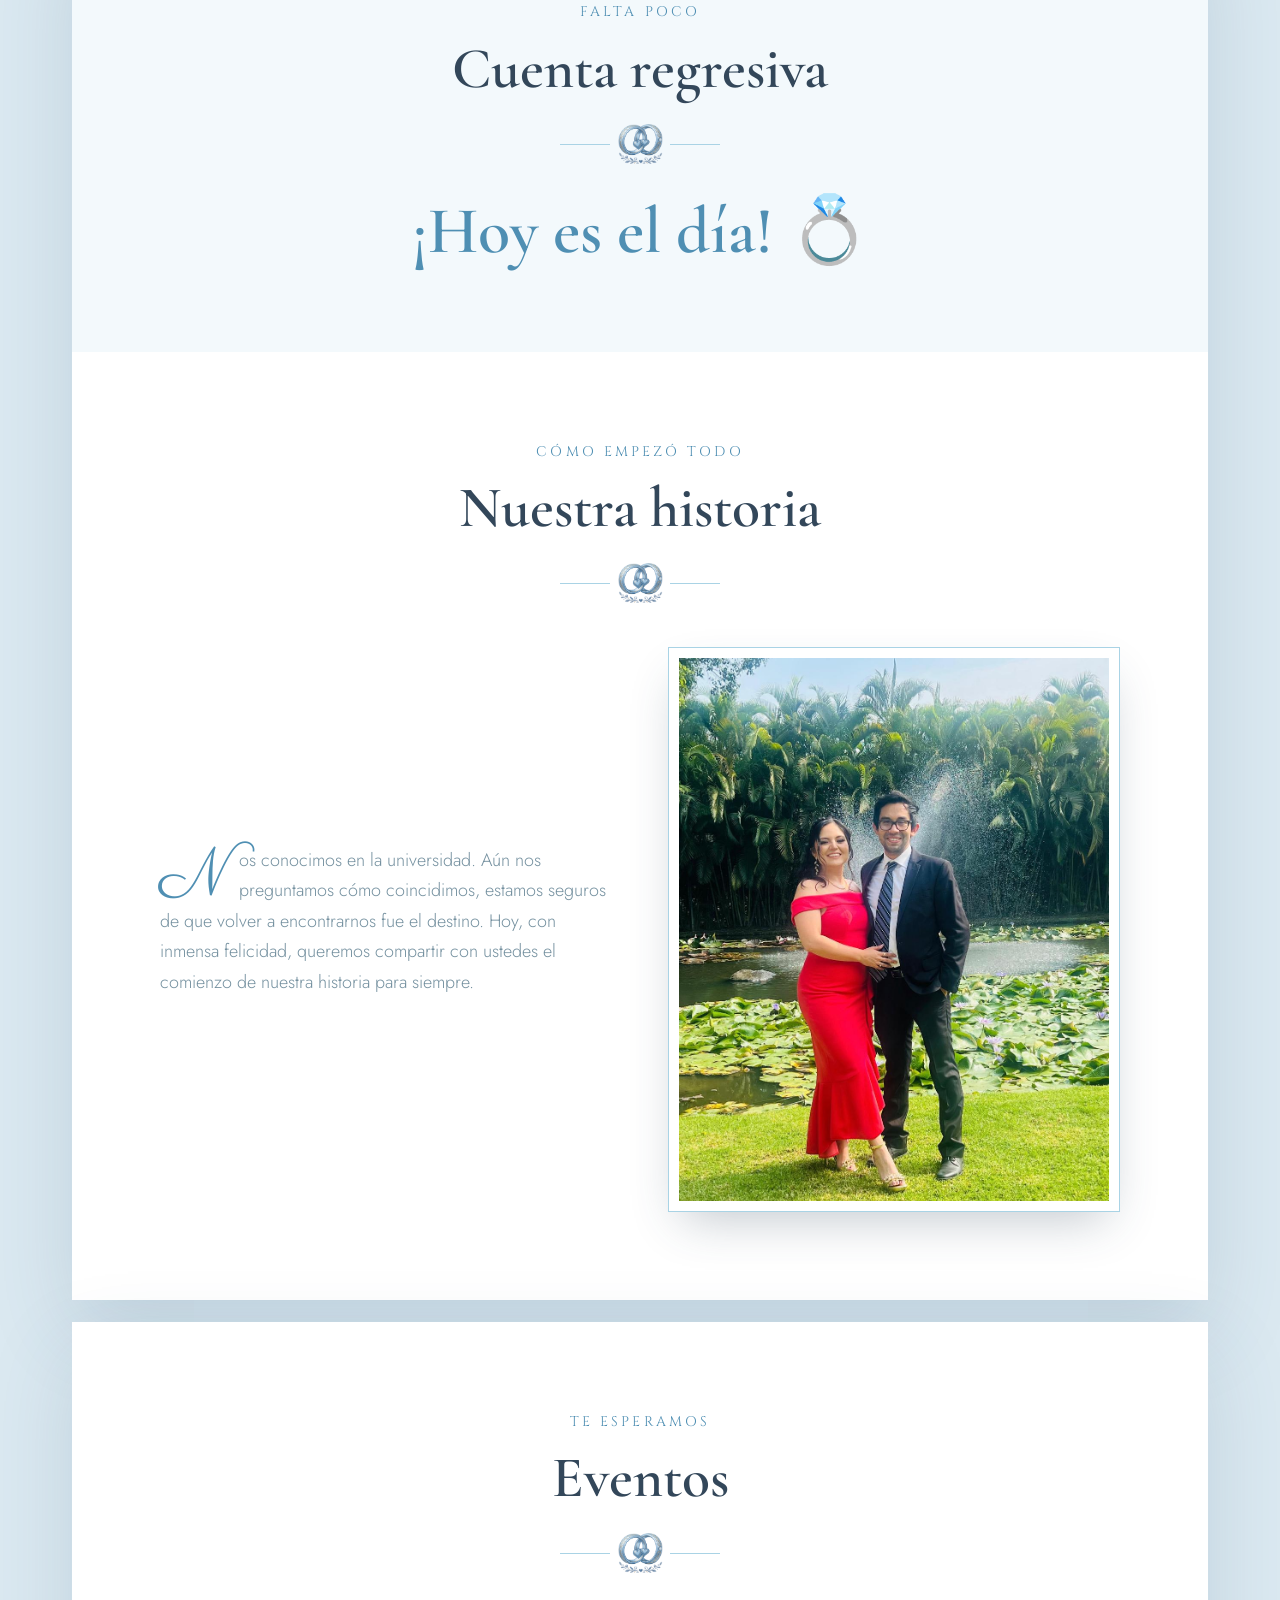
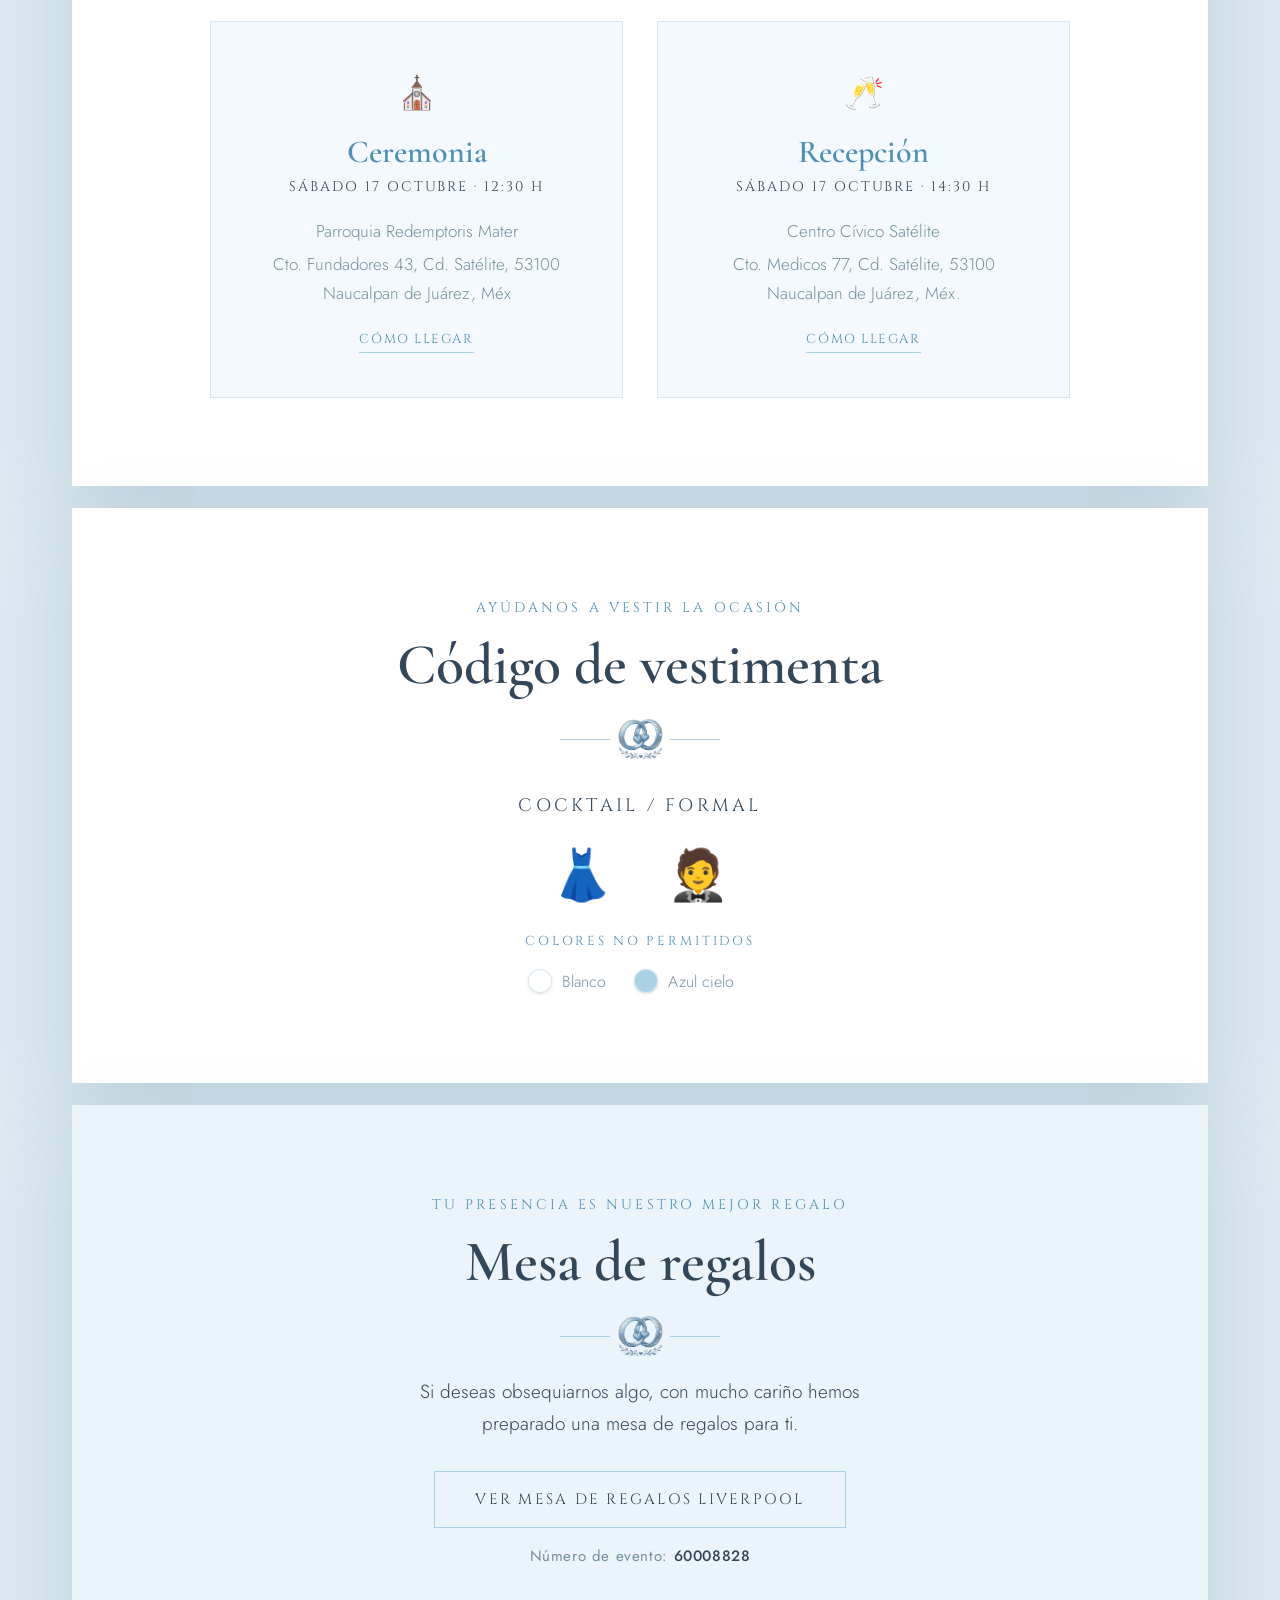
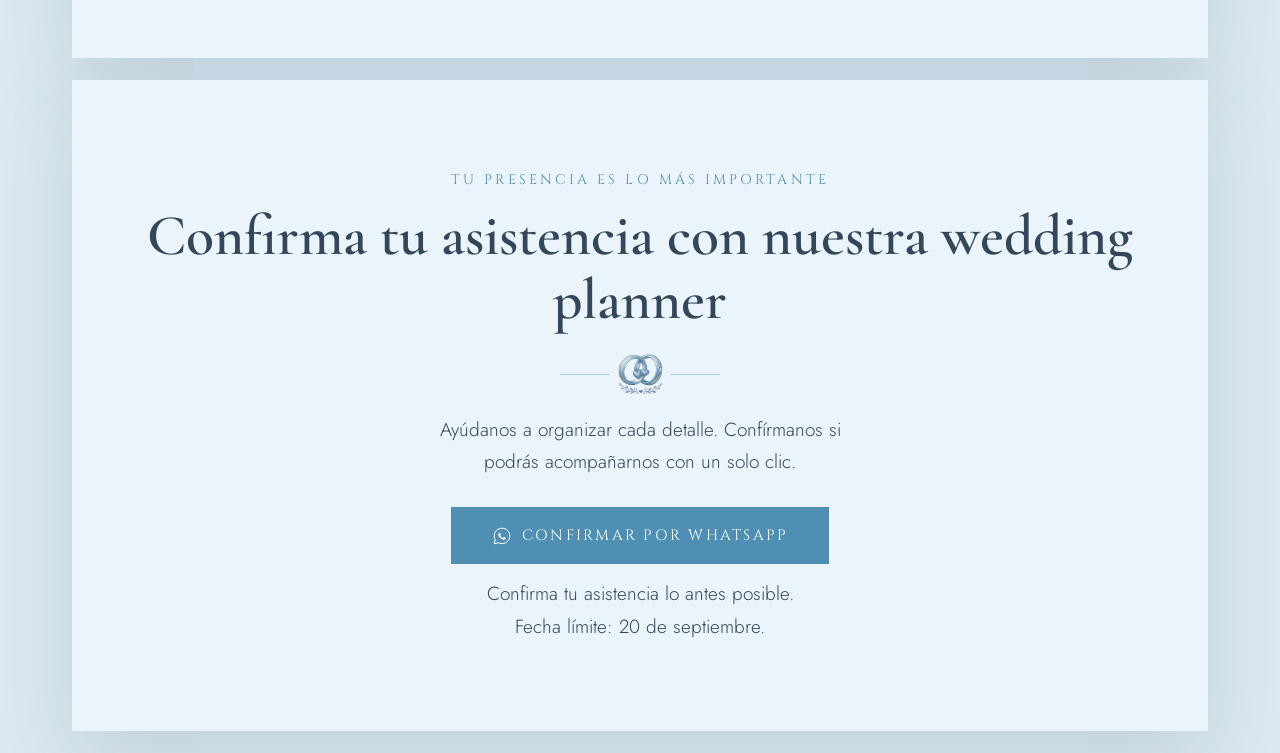
==== commit d359923a: "boton mesa de regalos" ====
--- a/index.html
+++ b/index.html
@@ -37,7 +37,7 @@
       <li><a href="#historia">Nuestra historia</a></li>
       <li><a href="#eventos">Eventos</a></li>
       <li><a href="#vestimenta">Vestimenta</a></li>
-      <li><a href="#regalos">Mesa de regalos</a></li>
+      <li><a href="#regalos">Mesa de regalos Liverpool</a></li>
       <li><a href="#rsvp">Confirmar</a></li>
     </ul>
   </nav>
@@ -223,7 +223,7 @@
     <h2> Mesa de regalos</h2>
     <div class="flourish"></div>
     <p class="lead">Si deseas obsequiarnos algo, con mucho cariño hemos preparado una mesa de regalos para ti.</p>
-    <a class="btn" href="https://mesaderegalos.liverpool.com.mx/milistaderegalos/60008828" target="_blank" rel="noopener">Ver mesa de regalos</a>
+    <a class="btn" href="https://mesaderegalos.liverpool.com.mx/milistaderegalos/60008828" target="_blank" rel="noopener">Ver mesa de regalos Liverpool</a>
     <div class="gift-num">Número de evento: <strong>60008828</strong></div>
 
   </section>
@@ -241,7 +241,7 @@
       acompañarnos con un solo clic.</p>
     <!-- ✏️ RSVP por WhatsApp: cambia el número (con código de país, sin +, sin espacios) -->
     <a class="btn btn-wa" id="waBtn"
-       href="https://wa.me/525564503861"
+       href="https://wa.me/525578485099"
        target="_blank" rel="noopener">
        <svg class="wa-icon" viewBox="0 0 32 32" aria-hidden="true"><use href="#wa-mark"/></svg>
        Confirmar por WhatsApp</a>
@@ -299,7 +299,7 @@
   // El TOKEN trae Tipo+Invitado+Cantidad codificados + un checksum que evita que
   // se adivinen o se editen enlaces a mano. Si el token no viene o no es válido,
   // se muestra el mensaje genérico de siempre.
-  const WA_NUMERO = '525564503861'; // ✏️ tu WhatsApp (código de país + número, sin + ni espacios)
+  const WA_NUMERO = '525578485099'; // ✏️ tu WhatsApp (código de país + número, sin + ni espacios)
   const LINK_SECRET = 'LF-Boda17Oct2026#'; // ✏️ debe ser IDÉNTICO al usado al generar los enlaces
   const TIPO_MAP = { F: 'Familia', A: 'Amig@' }; // ✏️ agrega aquí más tipos si usas otros
 
@@ -329,7 +329,7 @@
     const expected = fnv1a(payload + LINK_SECRET).slice(0,6);
     if(expected !== checksum) return null; // token inválido / alterado
     const [code, invitado, cantidad] = payload.split('|');
-    const etiqueta = (TIPO_MAP[code] || code) + ' ' + invitado;
+    const etiqueta = code === 'A' ? invitado : (TIPO_MAP[code] || code) + ' ' + invitado;
     return { etiqueta, cantidad };
   }
 
